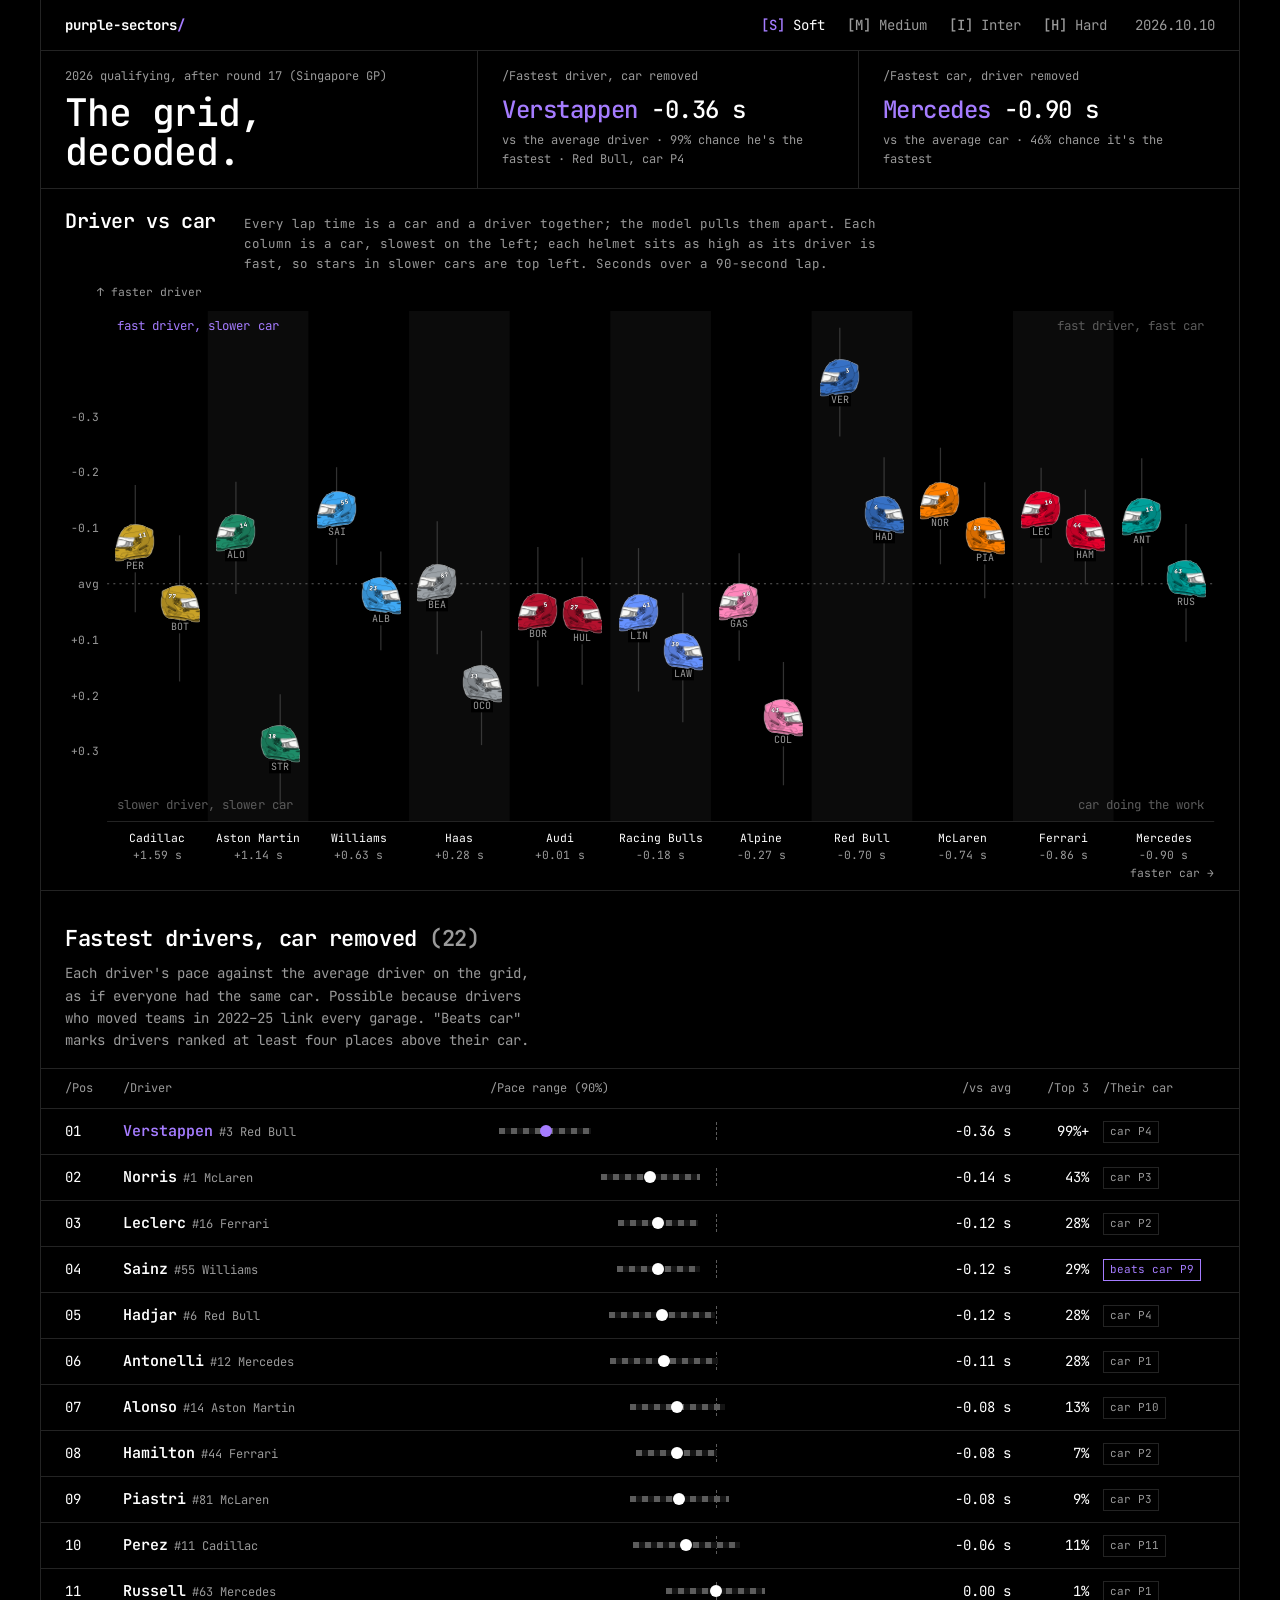
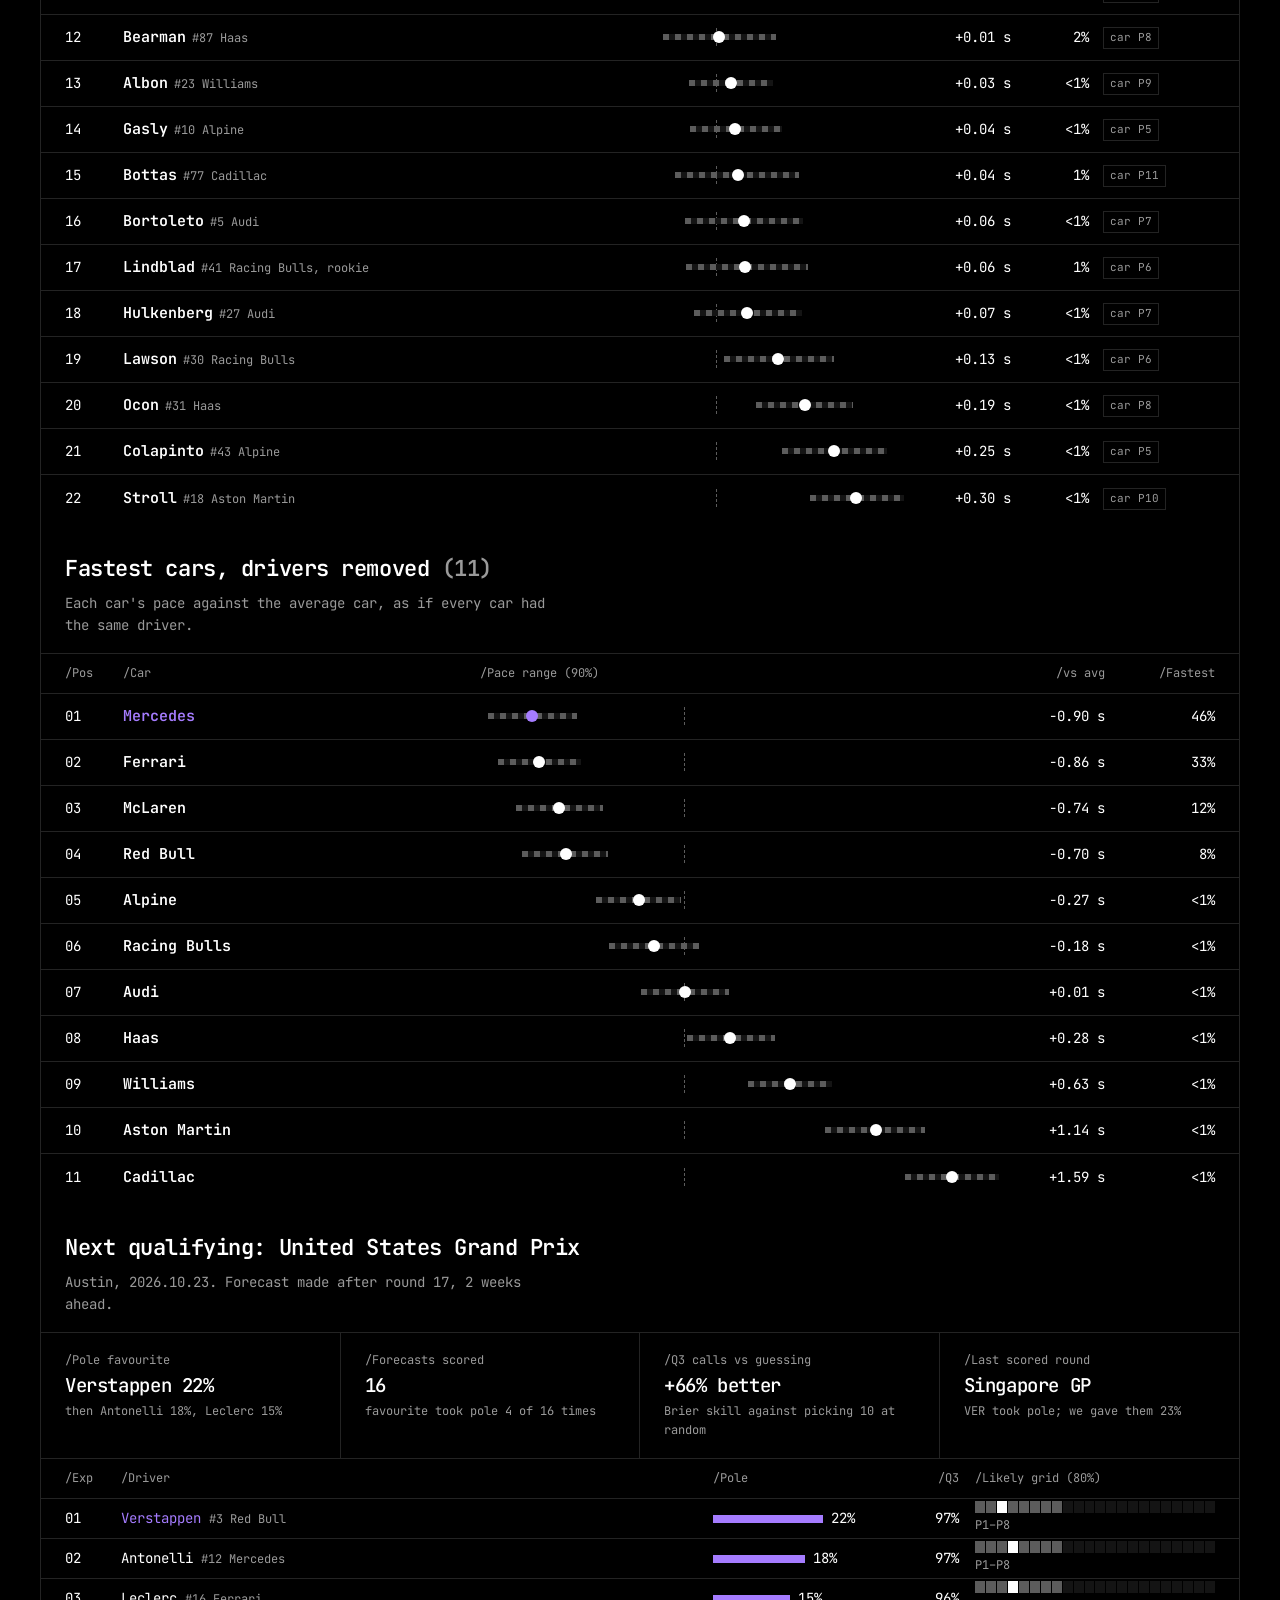
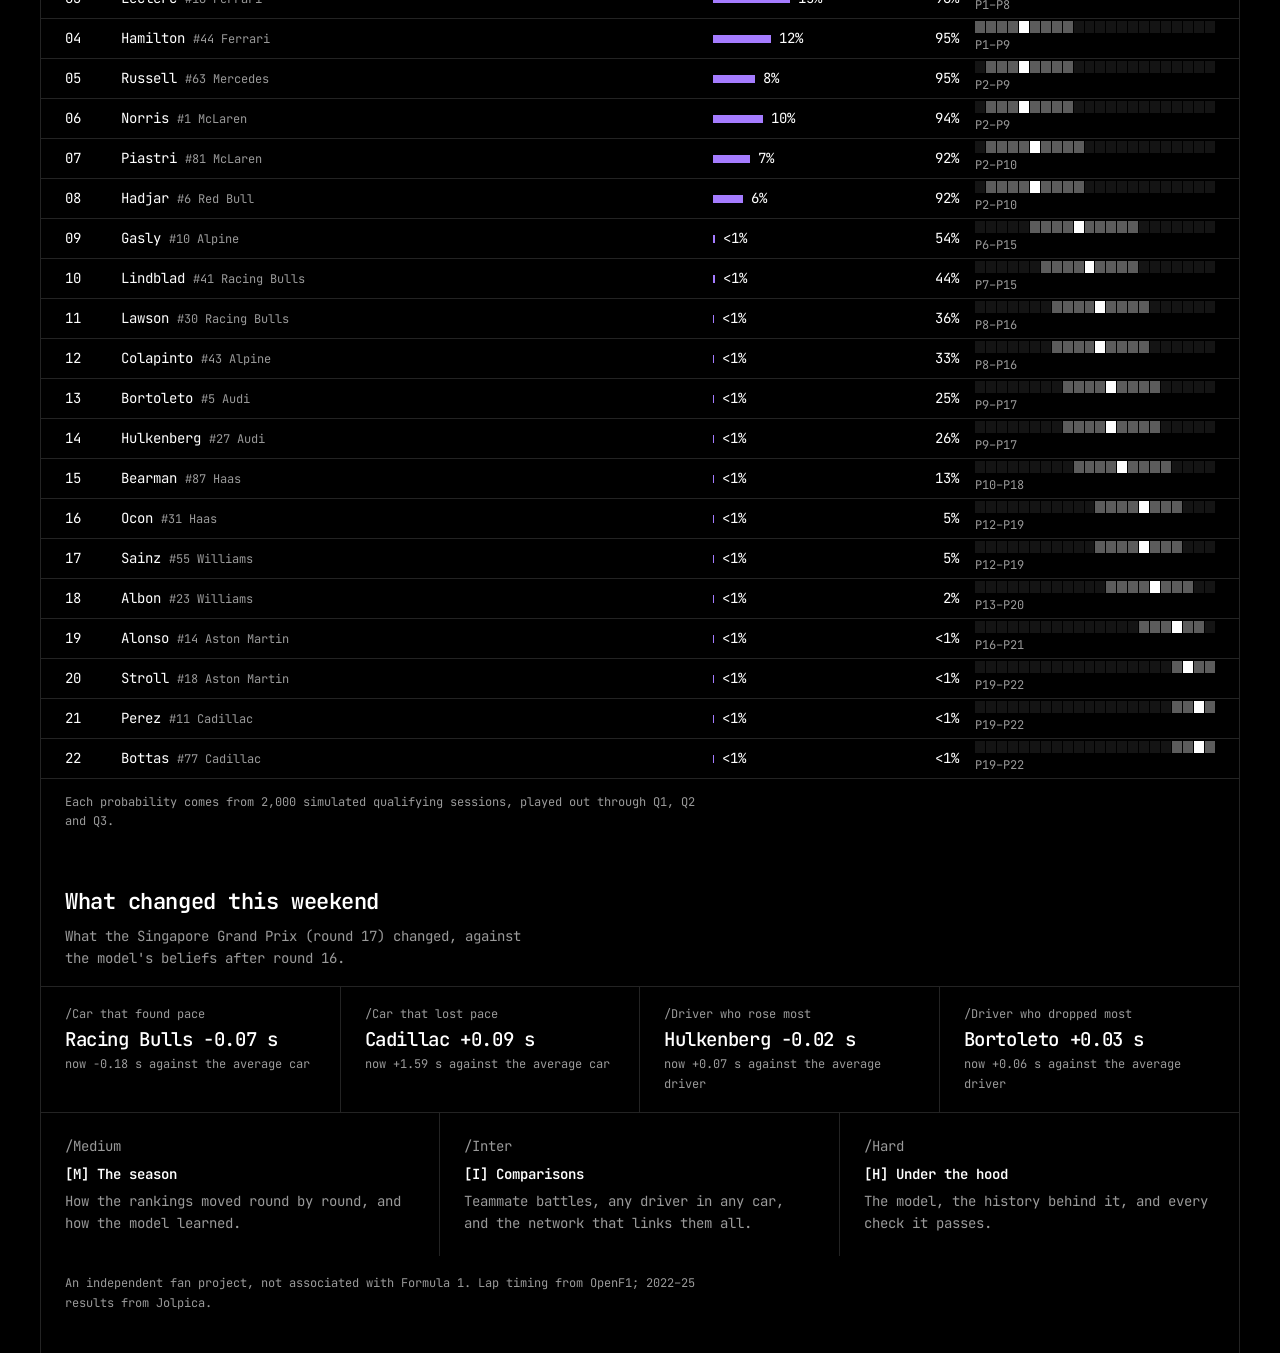
==== site/index.html @ 84ccdd68 "Hide Tsunoda from the site (kept in the model); shared site config" ====
<!doctype html>
<html lang="en">
<head>
<meta charset="utf-8">
<meta name="viewport" content="width=device-width, initial-scale=1">
<meta name="color-scheme" content="dark">
<meta name="theme-color" content="#000000">

<title>purple-sectors / Soft</title>
<meta name="description" content="Formula 1 qualifying 2026, decoded: the fastest drivers with the car removed, and the fastest cars with the driver removed.">
<link rel="icon" href="favicon.svg" type="image/svg+xml">
<link rel="icon" href="favicon-32.png" sizes="32x32" type="image/png">
<link rel="apple-touch-icon" href="apple-touch-icon.png">
<link rel="preconnect" href="https://fonts.googleapis.com">
<link rel="preconnect" href="https://fonts.gstatic.com" crossorigin>
<link href="https://fonts.googleapis.com/css2?family=JetBrains+Mono:wght@300..800&display=swap" rel="stylesheet">
<style>

:root{
  color-scheme: dark;                              /* always dark, whatever the computer's setting */
  --bg:#000000; --ink:#FFFFFF; --ink-2:#9A9A9A; --ink-3:#5C5C5C; --rule:#232323; --fill:#141414;
  --accent:#A57CFF;
}
*{box-sizing:border-box;margin:0}
body{background:var(--bg);color:var(--ink);font-family:"JetBrains Mono",ui-monospace,SFMono-Regular,Menlo,monospace;
  font-size:14px;line-height:1.6;-webkit-font-smoothing:antialiased;font-variant-numeric:tabular-nums}
a{color:inherit;text-decoration:none}
:focus-visible{outline:2px solid var(--accent);outline-offset:2px}
.page{max-width:1200px;margin:0 auto;border-left:1px solid var(--rule);border-right:1px solid var(--rule)}
.cell{border-bottom:1px solid var(--rule);padding:22px 24px}
.slash{color:var(--ink-2)}
.slash::before{content:"/"}
.count{color:var(--ink-2)}

/* nav */
nav{display:flex;flex-wrap:wrap;gap:8px 28px;align-items:center;padding:14px 24px;border-bottom:1px solid var(--rule)}
.home{font-weight:700;margin-right:auto}
.home::after{content:"/";color:var(--accent)}
.keys{display:flex;gap:22px;list-style:none;padding:0}
.keys a{color:var(--ink-2)} .keys a:hover{color:var(--ink)}
.keys a[aria-current="page"]{color:var(--ink)}
.keys b{font-weight:500}
.keys a[aria-current="page"] b{color:var(--accent)}
.stamp{color:var(--ink-2)}

/* stats */
.stats{display:grid;grid-template-columns:repeat(4,1fr);border-bottom:1px solid var(--rule)}
.stats > div{padding:18px 24px;border-right:1px solid var(--rule)}
.stats > div:last-child{border-right:0}
.stats .k{color:var(--ink-2);font-size:12px}
.stats .v{font-size:26px;font-weight:500;letter-spacing:-.02em;margin-top:4px}
.changes .stats .v{font-size:19px;line-height:1.25}
.changes .stats .s{color:var(--ink-2);font-size:12px;margin-top:4px}
.changes .dn{color:var(--accent)}
.next .thead,.next .trow{grid-template-columns:40px minmax(0,1fr) 170px 60px 240px}
.next .trow{min-height:40px}
/* router */
.router{display:grid;grid-template-columns:repeat(3,1fr)}
.router > a,.router > div{padding:22px 24px;border-right:1px solid var(--rule);display:block}
.router > :last-child{border-right:0}
.router a:hover{background:var(--fill)}
.router .t{font-weight:600;margin:6px 0 4px}
.router p{color:var(--ink-2)}
.fine{padding:18px 24px 40px;color:var(--ink-2);font-size:12px;max-width:100ch}


.pbar{display:flex;align-items:center;gap:8px}.pbar i{display:block;height:8px;background:var(--accent);min-width:1px}
.strip{display:grid;grid-template-columns:repeat(var(--n),1fr);gap:1px;height:12px}
.strip b{background:var(--fill)} .strip b.in{background:var(--ink-3)} .strip b.md{background:var(--ink)}
.next .trow.fav .nm2{color:var(--accent)}
.next .stats .v{font-size:19px;line-height:1.25}.next .stats .s{color:var(--ink-2);font-size:12px;margin-top:4px}
@media (max-width:860px){.next .thead,.next .trow{grid-template-columns:28px minmax(0,1fr) 92px 48px}.next .hide{display:none}}

/* section heads */
.head{display:flex;justify-content:space-between;align-items:baseline;gap:20px;padding:30px 24px 16px;border-bottom:1px solid var(--rule)}
.head h2{font-size:22px;font-weight:600;letter-spacing:-.02em}
.head p{color:var(--ink-2);max-width:60ch;margin-top:6px}

/* tables */
.thead,.trow{display:grid;align-items:center;gap:16px;padding:0 24px}
.thead{color:var(--ink-2);font-size:12px;padding-top:10px;padding-bottom:10px;border-bottom:1px solid var(--rule)}
.trow{min-height:52px;border-bottom:1px solid var(--rule)}
.trow:hover{background:var(--fill)}
.cars .thead,.cars .trow{grid-template-columns:40px 170px 1fr 110px 90px}
.r{text-align:right}
.rng{position:relative;height:20px}
.rng .ax{position:absolute;left:0;right:0;top:9px;height:1px;background:var(--rule)}
.rng .z{position:absolute;top:0;bottom:0;width:1px;background:var(--ink-3)}
.rng .ci{position:absolute;top:6px;height:8px;background:var(--ink-3)}
.rng .m{position:absolute;top:3px;width:2px;height:14px;margin-left:-1px;background:var(--ink)}
.trow.best .rng .m,.trow.best .rng .ci{background:var(--accent)}
.trow.best .pace{color:var(--accent)}
.axl{display:flex;justify-content:space-between;color:var(--ink-3);font-size:11px}


/* shared header badge */
.badge{display:inline-block;border:1px solid var(--rule);padding:1px 7px;font-size:12px;color:var(--ink-2)}
.badge.pass{border-color:var(--accent);color:var(--accent)}
/* compact hero: title and the two headline numbers in one band, so the chart fits the first screen */
.hero2{display:grid;grid-template-columns:minmax(0,1.15fr) minmax(0,1fr) minmax(0,1fr);border-bottom:1px solid var(--rule)}
.hero2 > div{padding:16px 24px;border-right:1px solid var(--rule);min-width:0}.hero2 > div:last-child{border-right:0}
.hero2 .hello{color:var(--ink-2);font-size:12px;margin-bottom:6px}
.hero2 h1{font-weight:500;font-size:clamp(26px,3vw,38px);line-height:1.05;letter-spacing:-.03em}
.hero2 .k{color:var(--ink-2);font-size:12px}
.hero2 .v{font-size:clamp(18px,1.9vw,24px);font-weight:500;letter-spacing:-.02em;margin-top:4px;white-space:nowrap}
.hero2 .v b{color:var(--accent);font-weight:500}
.hero2 .s{color:var(--ink-2);font-size:12px;margin-top:2px}
@media (max-width:860px){.hero2{grid-template-columns:1fr}.hero2 > div{border-right:0;border-bottom:1px solid var(--rule)}}
/* hero */
.hero{display:grid;grid-template-columns:1.15fr 1fr;border-bottom:1px solid var(--rule)}
.hero .copy{padding:40px 24px 30px;border-right:1px solid var(--rule)}
.hello{color:var(--ink-2);margin-bottom:18px}
h1{font-weight:500;font-size:clamp(30px,4.2vw,52px);line-height:1.05;letter-spacing:-.03em}
.lede{margin-top:20px;max-width:54ch}
.heads{display:grid;grid-template-rows:1fr 1fr}
.heads > div{padding:22px 24px;border-bottom:1px solid var(--rule)}
.heads > div:last-child{border-bottom:0}
.heads .k{color:var(--ink-2);font-size:12px}
.heads .v{font-size:30px;font-weight:500;letter-spacing:-.02em;margin-top:6px}
.heads .v b{color:var(--accent);font-weight:500}
.heads .s{color:var(--ink-2);font-size:12.5px;margin-top:4px}
/* driver vs car map */
.mapwrap{position:relative;border-bottom:1px solid var(--rule)}
.maphead{display:flex;align-items:baseline;gap:8px 28px;flex-wrap:wrap;padding:16px 24px 6px}
.maphead h2{font-size:20px;font-weight:600;letter-spacing:-.02em;margin:0}
.maphead p{color:var(--ink-2);font-size:12.5px;margin:0;max-width:80ch}
/* the whole chart fits on one screen: as tall as the window allows, between 440 and 620 px */
.mapbox{position:relative;width:100%;height:560px;min-width:900px}
.mapscroll{overflow-x:auto}
.mapbox svg{position:absolute;inset:0;width:100%;height:100%}
.mapbox svg text{font-family:"JetBrains Mono",ui-monospace,monospace;font-size:11px;fill:var(--ink-2)}
.mapbox .q{font-size:12px;fill:var(--ink-3)}
.mapbox .q.gem{fill:var(--accent)}
.mapbox .ax{stroke:var(--rule)} .mapbox .zero{stroke:var(--ink-3);stroke-dasharray:2 4}
.mapbox .wh{stroke:var(--ink-3);stroke-width:1.2;opacity:.55}
.pt{position:absolute;transform:translate(-50%,-50%);display:flex;flex-direction:column;align-items:center;cursor:default;outline:none}
.pt .helm{width:40px}
.pt .lb{font-size:10px;color:var(--ink-2);margin-top:-2px;background:var(--bg);padding:0 2px;line-height:1.2}
.pt:hover .lb,.pt:focus .lb{color:var(--ink)}
.tip{position:absolute;pointer-events:none;background:var(--bg);border:1px solid var(--ink);padding:8px 10px;font-size:12px;line-height:1.45;z-index:5;min-width:210px;display:none}
.tip b{font-weight:600}
.legendrow{display:flex;flex-wrap:wrap;gap:18px;padding:12px 24px;border-top:1px solid var(--rule);font-size:12px;color:var(--ink-2)}
/* rankings */
.rk .thead,.rk .trow{display:grid;grid-template-columns:44px minmax(0,1.5fr) minmax(0,1.8fr) 84px 64px 112px;align-items:center;gap:0 14px;padding:0 24px}
.rk .thead{min-height:40px;border-bottom:1px solid var(--rule);color:var(--ink-2);font-size:12px}
.rk .trow{min-height:46px;border-bottom:1px solid var(--rule)}
.rk .trow:last-child{border-bottom:0}
.rk .r{text-align:right}
.rk .nm{font-weight:600}.rk .sub{color:var(--ink-2);font-weight:400;font-size:12px;margin-left:6px}
.rk .trow.top .nm{color:var(--accent)}
.rng{position:relative;height:18px}
.rng .ax0{position:absolute;top:0;bottom:0;width:0;border-left:1px dashed var(--ink-3)}
.rng .bar{position:absolute;top:6px;height:6px;background:repeating-linear-gradient(90deg,var(--ink-3) 0 6px,var(--fill) 6px 12px)}
.rng .dot{position:absolute;top:3px;width:12px;height:12px;border-radius:50%;background:var(--ink);transform:translateX(-50%)}
.rk .trow.top .rng .dot{background:var(--accent)}
.tag{display:inline-block;font-size:11px;padding:1px 6px;border:1px solid var(--rule);color:var(--ink-2);white-space:nowrap}
.tag.gem{border-color:var(--accent);color:var(--accent)}
.rk .cars .thead,.rk .cars .trow{grid-template-columns:44px minmax(0,1.3fr) minmax(0,2fr) 84px 96px}
.helm{position:relative;width:132px;aspect-ratio:360/336;flex:none;isolation:isolate}
.helm.mirror{transform:scaleX(-1)}
.helm i{position:absolute;inset:0}
.helm .base{background:#FAFAF8;-webkit-mask:var(--h-silh) center/contain no-repeat;mask:var(--h-silh) center/contain no-repeat}
.helm .paint{background:var(--team);-webkit-mask:var(--h-paint) center/contain no-repeat;mask:var(--h-paint) center/contain no-repeat}
.helm .ink{background:var(--h-line) center/contain no-repeat;mix-blend-mode:multiply}
.helm{container-type:inline-size}
.helm .num{position:absolute;left:52%;top:18%;width:32%;height:20%;display:flex;align-items:center;justify-content:center;
  font-weight:800;font-size:15cqw;line-height:1;color:#FFFFFF;-webkit-text-stroke:.07em #17181B;paint-order:stroke fill;
  transform:rotate(-10deg);letter-spacing:-.02em}
.helm.mirror .num{transform:scaleX(-1) rotate(10deg)}
.dots{width:100%;height:auto;display:block}
.nm{font-weight:600;font-size:15px;white-space:nowrap;overflow:hidden;text-overflow:ellipsis}
.sub{color:var(--ink-2);font-size:12px}
.mid{text-align:center}
.tm{color:var(--ink-2);font-size:12px;margin-bottom:8px}
.gbar{position:relative;height:8px;background:var(--fill)}
.gbar .c0{position:absolute;left:50%;top:-5px;bottom:-5px;width:1px;background:var(--ink-3)}
.gbar .f{position:absolute;top:0;bottom:0;background:var(--ink-3)}
.vd{margin-top:9px}
.duel.clear .vd b{color:var(--accent)}
.vd b{font-weight:600}
.vd .sub{display:block}

.next .thead,.next .trow{grid-template-columns:40px minmax(0,1fr) 170px 60px 240px}
.next .trow{min-height:40px}
.pbar{display:flex;align-items:center;gap:8px}.pbar i{display:block;height:8px;background:var(--accent);min-width:1px}
.strip{display:grid;grid-template-columns:repeat(var(--n),1fr);gap:1px;height:12px}
.strip b{background:var(--fill)} .strip b.in{background:var(--ink-3)} .strip b.md{background:var(--ink)}
.next .trow.fav .nm2{color:var(--accent)}
.next .stats .v{font-size:19px;line-height:1.25}.next .stats .s{color:var(--ink-2);font-size:12px;margin-top:4px}

.next .trow{min-height:40px}

@media (max-width:860px){
  .hero{grid-template-columns:1fr}.hero .copy{border-right:0;border-bottom:1px solid var(--rule)}
  .rk .thead,.rk .trow{grid-template-columns:30px minmax(0,1fr) 92px 64px;padding:0 14px}
  .rk .hide{display:none}
  .rk .cars .thead,.rk .cars .trow{grid-template-columns:30px minmax(0,1fr) 92px 70px}
  .next .thead,.next .trow{grid-template-columns:28px minmax(0,1fr) 92px 48px}.next .hide{display:none}
  .router{grid-template-columns:1fr}.router > a,.router > div{border-right:0;border-bottom:1px solid var(--rule)}
  .stats{grid-template-columns:1fr 1fr}.stats > div{min-width:0;border-bottom:1px solid var(--rule)}
}
:root{--h-line:url([data-uri]);--h-silh:url([data-uri]);--h-paint:url([data-uri])}
</style>
</head>
<body>
<div class="page">
<nav aria-label="Pages">
  <a class="home" href="index.html">purple-sectors</a>
  <ul class="keys">
    <li><a href="index.html" aria-current="page"><b>[S]</b> Soft</a></li>
    <li><a href="medium.html"><b>[M]</b> Medium</a></li>
    <li><a href="inter.html"><b>[I]</b> Inter</a></li>
    <li><a href="hard.html"><b>[H]</b> Hard</a></li>
  </ul>
  <span class="stamp" id="stamp"></span>
</nav>

<header class="hero2">
  <div class="t"><p class="hello" id="hello">2026 qualifying</p><h1>The grid, decoded.</h1></div>
  <div class="stat"><div class="k slash">Fastest driver, car removed</div><div class="v" id="h-drv"></div><div class="s" id="h-drv-s"></div></div>
  <div class="stat"><div class="k slash">Fastest car, driver removed</div><div class="v" id="h-car"></div><div class="s" id="h-car-s"></div></div>
</header>

<section class="mapwrap" aria-labelledby="h2-map">
  <div class="maphead"><h2 id="h2-map">Driver vs car</h2>
    <p>Every lap time is a car and a driver together; the model pulls them apart. Each column is a car, slowest on the left; each helmet sits as high as its driver is fast, so stars in slower cars are top left. Seconds over a 90-second lap.</p></div>
<div class="mapscroll"><div class="mapbox" id="map"><svg id="map-svg" viewBox="0 0 1160 600" preserveAspectRatio="none" aria-hidden="true"></svg><div class="tip" id="tip" role="status"></div></div></div>
</section>

<section class="rk" aria-labelledby="h2-drv">
  <div class="head"><div><h2 id="h2-drv">Fastest drivers, car removed <span class="count" id="n-drv"></span></h2>
    <p>Each driver's pace against the average driver on the grid, as if everyone had the same car. Possible because drivers who moved teams in 2022&ndash;25 link every garage. "Beats car" marks drivers ranked at least four places above their car.</p></div></div>
  <div class="thead"><span class="slash">Pos</span><span class="slash">Driver</span><span class="slash hide">Pace range (90%)</span><span class="slash r">vs avg</span><span class="slash r">Top 3</span><span class="slash hide">Their car</span></div>
  <div id="drv-rows"></div>
</section>

<section class="rk" aria-labelledby="h2-car">
  <div class="cars">
  <div class="head"><div><h2 id="h2-car">Fastest cars, drivers removed <span class="count" id="n-car"></span></h2>
    <p>Each car's pace against the average car, as if every car had the same driver.</p></div></div>
  <div class="thead"><span class="slash">Pos</span><span class="slash">Car</span><span class="slash hide">Pace range (90%)</span><span class="slash r">vs avg</span><span class="slash r">Fastest</span></div>
  <div id="car-rows"></div>
  </div>
</section>

<section class="next" id="next" aria-labelledby="h2-next" hidden>
  <div class="head"><div><h2 id="h2-next"></h2><p id="next-sub"></p></div></div>
  <div class="stats" id="next-card"></div>
  <div class="thead"><span class="slash">Exp</span><span class="slash">Driver</span><span class="slash">Pole</span><span class="slash r">Q3</span><span class="slash hide">Likely grid (80%)</span></div>
  <div id="next-rows"></div>
  <p class="fine" style="padding:14px 24px 22px">Each probability comes from 2,000 simulated qualifying sessions, played out through Q1, Q2 and Q3.</p>
</section>

<section class="changes" id="changes" aria-labelledby="h2-changes" hidden>
  <div class="head"><div><h2 id="h2-changes">What changed this weekend</h2><p id="changes-sub"></p></div></div>
  <div class="stats" id="changes-grid"></div>
</section>

<section class="router" aria-label="More">
  <a href="medium.html"><span class="slash">Medium</span><div class="t">[M] The season</div><p>How the rankings moved round by round, and how the model learned.</p></a>
  <a href="inter.html"><span class="slash">Inter</span><div class="t">[I] Comparisons</div><p>Teammate battles, any driver in any car, and the network that links them all.</p></a>
  <a href="hard.html"><span class="slash">Hard</span><div class="t">[H] Under the hood</div><p>The model, the history behind it, and every check it passes.</p></a>
</section>
<p class="fine">An independent fan project, not associated with Formula 1. Lap timing from OpenF1; 2022&ndash;25 results from Jolpica.</p>
</div>

<script src="config.js"></script>
<script>
const TEAM = {"Mercedes":"#00A19B","Red Bull":"#3671C6","Ferrari":"#E8002D","McLaren":"#FF8000","Alpine":"#FF87BC",
  "Racing Bulls":"#6692FF","Audi":"#B5112E","Haas":"#9BA1A6","Williams":"#3FA9F5","Aston Martin":"#1E8C68","Cadillac":"#C9A227"};
const $ = id => document.getElementById(id);
const minus = s => String(s).replace('-', '\u2212');
const sec = (v, d = 2) => minus((v > 0 ? '+' : '') + v.toFixed(d)) + ' s';
const pct = p => p >= 0.995 ? '99%+' : p < 0.005 ? '<1%' : Math.round(p * 100) + '%';
const cap = w => w.charAt(0) + w.slice(1).toLowerCase();
const last = n => cap(n.split(' ').slice(-1)[0]);
const helmet = (d, team, mirror) => `<div class="helm${mirror ? ' mirror' : ''}" style="--team:${TEAM[team] || '#888888'}" aria-hidden="true"><i class="base"></i><i class="paint"></i><i class="ink"></i><b class="num">${d.number}</b></div>`;

function render(D) {
  const drivers = (D.drivers || []).filter(PS.shown), cars = [...D.cars].sort((a, b) => a.med - b.med);
  if (!drivers.length) {                       // data from before v2.0: no cross-team driver ranking yet
    document.querySelectorAll('.mapwrap, .rk:not(:has(.cars))').forEach(el => el.hidden = true);
    $('h-drv').textContent = 'Arriving with the next update';
    $('h-drv-s').textContent = 'The cross-team driver ranking needs the v2.0 model run.';
  }
  const carRank = Object.fromEntries(cars.map((c, i) => [c.team, i + 1]));
  const carMed = Object.fromEntries(cars.map(c => [c.team, c]));
  $('stamp').textContent = D.date;
  $('hello').textContent = `2026 qualifying, after round ${D.round} (${D.event.replace(' Grand Prix', ' GP')})`;
  const d0 = drivers[0], c0 = cars[0];
  if (d0) {
    $('h-drv').innerHTML = `<b>${last(d0.name)}</b> ${sec(d0.skill[1])}`;
    $('h-drv-s').textContent = `vs the average driver \u00b7 ${pct(d0.p_fastest)} chance he's the fastest \u00b7 ${d0.team}, car P${carRank[d0.team]}`;
  }
  $('h-car').innerHTML = `<b>${c0.team}</b> ${sec(c0.med)}`;
  $('h-car-s').textContent = `vs the average car \u00b7 ${pct(c0.p_fast)} chance it's the fastest`;
  if (drivers.length) { window.__MAP = [drivers, cars, carRank]; drawMap(drivers, cars, carRank); }
  // drivers table
  const dl = Math.min(...drivers.map(d => d.skill[0])) - 0.02, dh = Math.max(...drivers.map(d => d.skill[2])) + 0.02;
  const X = v => ((v - dl) / (dh - dl) * 100).toFixed(2) + '%';
  $('n-drv').textContent = `(${drivers.length})`;
  $('drv-rows').innerHTML = drivers.map((d, i) => {
    const cr = carRank[d.team], gem = cr - (i + 1) >= 4;
    return `<div class="trow${i === 0 ? ' top' : ''}" role="group" aria-label="${d.name}: ${sec(d.skill[1])} against the average driver">
      <span>${String(i + 1).padStart(2, '0')}</span>
      <span class="nm">${last(d.name)}<span class="sub">#${d.number} ${d.team}${d.history ? '' : ', rookie'}</span></span>
      <span class="rng hide"><i class="ax0" style="left:${X(0)}"></i><i class="bar" style="left:${X(d.skill[0])};width:calc(${X(d.skill[2])} - ${X(d.skill[0])})"></i><i class="dot" style="left:${X(d.skill[1])}"></i></span>
      <span class="r">${sec(d.skill[1])}</span><span class="r">${pct(d.p_top3)}</span>
      <span class="hide"><span class="tag${gem ? ' gem' : ''}">${gem ? 'beats ' : ''}car P${cr}</span></span></div>`;
  }).join('');
  // cars table
  const cl = Math.min(...cars.map(c => c.lo)) - 0.05, ch = Math.max(...cars.map(c => c.hi)) + 0.05;
  const XC = v => ((v - cl) / (ch - cl) * 100).toFixed(2) + '%';
  $('n-car').textContent = `(${cars.length})`;
  $('car-rows').innerHTML = cars.map((c, i) => `<div class="trow${i === 0 ? ' top' : ''}">
      <span>${String(i + 1).padStart(2, '0')}</span><span class="nm">${c.team}</span>
      <span class="rng hide"><i class="ax0" style="left:${XC(0)}"></i><i class="bar" style="left:${XC(c.lo)};width:calc(${XC(c.hi)} - ${XC(c.lo)})"></i><i class="dot" style="left:${XC(c.med)}"></i></span>
      <span class="r">${sec(c.med)}</span><span class="r">${pct(c.p_fast)}</span></div>`).join('');
}

function drawMap(drivers, cars, carRank) {
  // across: one column per car, slowest left to fastest right; up: driver skill (faster up)
  // the drawing scale follows the box's real shape, so text never stretches when the height changes
  const box = $('map'), svg = $('map-svg');
  // fill exactly what is left of the first screen (between 380 and 660 px), so the whole chart is visible on arrival
  const top = box.getBoundingClientRect().top + window.scrollY;
  box.style.height = Math.max(380, Math.min(660, window.innerHeight - top - 10)) + 'px';
  const W = 1160, H = Math.round(W * box.clientHeight / Math.max(1, box.clientWidth)), L = 64, R = 1136, T = 30, B = H - 66;
  svg.setAttribute('viewBox', `0 0 ${W} ${H}`);
  const order = [...cars].reverse(), C = order.length, col = (R - L) / C;
  const colX = Object.fromEntries(order.map((c, i) => [c.team, L + (i + 0.5) * col]));
  const y0 = Math.max(...drivers.map(d => d.skill[2])) + 0.03, y1 = Math.min(...drivers.map(d => d.skill[0])) - 0.03;
  const Y = v => B - (v - y0) / (y1 - y0) * (B - T);
  let g = order.map((c, i) => `<rect x="${L + i * col}" y="${T}" width="${col}" height="${B - T}" fill="${i % 2 ? 'var(--fill)' : 'transparent'}" opacity=".55"/>`).join('');
  g += `<line class="ax" x1="${L}" y1="${B}" x2="${R}" y2="${B}"/><line class="zero" x1="${L}" y1="${Y(0)}" x2="${R}" y2="${Y(0)}"/>
    <text class="q gem" x="${L + 10}" y="${T + 18}">fast driver, slower car</text><text class="q" x="${R - 10}" y="${T + 18}" text-anchor="end">fast driver, fast car</text>
    <text class="q" x="${L + 10}" y="${B - 12}">slower driver, slower car</text><text class="q" x="${R - 10}" y="${B - 12}" text-anchor="end">car doing the work</text>
    <text x="${L - 10}" y="${T - 14}" text-anchor="start">\u2191 faster driver</text><text x="${R}" y="${B + 54}" text-anchor="end">faster car \u2192</text>`;
  order.forEach(c => g += `<text x="${colX[c.team]}" y="${B + 20}" text-anchor="middle" style="fill:var(--ink)">${c.team}</text>
    <text x="${colX[c.team]}" y="${B + 36}" text-anchor="middle">${sec(c.med)}</text>`);
  [-0.3, -0.2, -0.1, 0, 0.1, 0.2, 0.3].forEach(v => { if (v <= y0 && v >= y1) g += `<text x="${L - 8}" y="${Y(v) + 4}" text-anchor="end">${v === 0 ? 'avg' : minus((v > 0 ? '+' : '') + v.toFixed(1))}</text>`; });
  // drivers of the same car share its column, spread evenly (two usually, three when a substitute raced)
  const per = {}; drivers.forEach(d => (per[d.team] = per[d.team] || []).push(d));
  const pts = drivers.map(d => {
    const mates = per[d.team], i = mates.indexOf(d), n = mates.length, step = col * (n > 2 ? 0.3 : 0.44);
    const dx = (i - (n - 1) / 2) * step;
    return { d, x: colX[d.team] + dx, y: Y(d.skill[1]), yl: Y(d.skill[0]), yh: Y(d.skill[2]), left: dx < 0 };
  });
  pts.forEach(p => g += `<line class="wh" x1="${p.x}" x2="${p.x}" y1="${p.yl}" y2="${p.yh}"/>`);
  svg.innerHTML = g;
  box.querySelectorAll('.pt').forEach(n => n.remove());
  pts.forEach(p => {
    const el = document.createElement('div'); el.className = 'pt'; el.tabIndex = 0;
    el.style.left = (p.x / W * 100) + '%'; el.style.top = (p.y / H * 100) + '%';
    el.innerHTML = helmet(p.d, p.d.team, !p.left) + `<span class="lb">${p.d.code}</span>`;
    el.setAttribute('aria-label', `${p.d.name}, ${p.d.team}: driver ${sec(p.d.skill[1])}, car ${sec(cars.find(c => c.team === p.d.team).med)}`);
    const rank = drivers.indexOf(p.d) + 1, show = () => {
      const t = $('tip'), c = cars.find(c => c.team === p.d.team); t.style.display = 'block';
      t.innerHTML = `<b>${p.d.name}</b> #${p.d.number}<br>Driver: <b>P${rank}</b> of ${drivers.length}, ${sec(p.d.skill[1])} vs average<br>Car: ${p.d.team}, <b>P${carRank[p.d.team]}</b> of ${cars.length}, ${sec(c.med)}`;
      const bx = box.getBoundingClientRect(), r = el.getBoundingClientRect();
      t.style.left = Math.max(0, Math.min(bx.width - 240, r.left - bx.left + 30)) + 'px'; t.style.top = Math.max(0, r.top - bx.top - 12) + 'px';
    };
    el.addEventListener('mouseenter', show); el.addEventListener('focus', show);
    el.addEventListener('mouseleave', () => $('tip').style.display = 'none'); el.addEventListener('blur', () => $('tip').style.display = 'none');
    box.appendChild(el);
  });
}

// "What changed this weekend": the latest round against the one before, for drivers and cars
function changes() {
  return fetch('data/snapshots/index.json', { cache: 'no-cache' }).then(r => r.json()).then(idx => {
    const r = idx.rounds; if (r.length < 2) return;
    return Promise.all([r[r.length - 2], r[r.length - 1]].map(x => fetch('data/snapshots/' + x.file, { cache: 'no-cache' }).then(y => y.json())));
  }).then(pair => {
    if (!pair) return;
    const [prev, now] = pair, m = q => q[10];
    const cm = now.cars.map(c => { const p = prev.cars.find(x => x.team === c.team); return p && { team: c.team, d: m(c.pace) - m(p.pace), now: m(c.pace) }; }).filter(Boolean);
    const dm = now.drivers.filter(PS.shown).map(c => { const p = prev.drivers.find(x => x.code === c.code); return p && { c, d: m(c.skill) - m(p.skill) }; }).filter(Boolean);
    const gain = cm.reduce((a, b) => b.d < a.d ? b : a), drop = cm.reduce((a, b) => b.d > a.d ? b : a);
    const up = dm.reduce((a, b) => b.d < a.d ? b : a), down = dm.reduce((a, b) => b.d > a.d ? b : a);
    const cell = (k, v, s) => `<div><div class="k slash">${k}</div><div class="v">${v}</div><div class="s">${s}</div></div>`;
    $('changes-sub').textContent = `What the ${now.name} (round ${now.round}) changed, against the model's beliefs after round ${prev.round}.`;
    $('changes-grid').innerHTML =
      cell('Car that found pace', gain.d < 0 ? `${gain.team} ${sec(gain.d)}` : 'none', `now ${sec(gain.now)} against the average car`) +
      cell('Car that lost pace', drop.d > 0 ? `${drop.team} ${sec(drop.d)}` : 'none', `now ${sec(drop.now)} against the average car`) +
      cell('Driver who rose most', up.d < 0 ? `${last(up.c.name)} ${sec(up.d)}` : 'none', `now ${sec(m(up.c.skill))} against the average driver`) +
      cell('Driver who dropped most', down.d > 0 ? `${last(down.c.name)} ${sec(down.d)}` : 'none', `now ${sec(m(down.c.skill))} against the average driver`);
    $('changes').hidden = false;
  }).catch(() => {});
}

// Next qualifying: the latest forecast, plus how earlier forecasts scored
function nextUp() {
  const $ = id => document.getElementById(id);
  const pct = p => p >= 0.995 ? '99%+' : p < 0.005 ? '<1%' : Math.round(p * 100) + '%';
  const last = n => { const w = n.split(' ').slice(-1)[0]; return w.charAt(0) + w.slice(1).toLowerCase(); };
  return fetch('data/forecasts/scorecard.json', { cache: 'no-cache' }).then(r => r.json()).then(card => {
    if (!card.latest) return;
    return fetch('data/forecasts/' + card.latest, { cache: 'no-cache' }).then(r => r.json()).then(fc => {
      const done = card.rounds.some(r => r.round === fc.for_round);
      $('h2-next').textContent = done ? `Last forecast: ${fc.name}` : `Next qualifying: ${fc.name}`;
      $('next-sub').textContent = `${fc.location ? fc.location + ', ' : ''}${fc.date.replace(/-/g, '.')}. Forecast made after round ${fc.made_after_round}, ${Math.round(fc.weeks_ahead) === 1 ? 'one week' : Math.round(fc.weeks_ahead) + ' weeks'} ahead.`;
      fc.drivers = fc.drivers.filter(PS.shown);
      const N = fc.drivers.length, fav = fc.drivers.reduce((a, b) => b.p_pole > a.p_pole ? b : a), maxP = Math.max(...fc.drivers.map(d => d.p_pole));
      $('next-rows').innerHTML = fc.drivers.map((d, i) => {
        const cells = Array.from({ length: N }, (_, k) => `<b class="${k + 1 === d.pos_median ? 'md' : k + 1 >= d.pos_lo && k + 1 <= d.pos_hi ? 'in' : ''}"></b>`).join('');
        return `<div class="trow${d === fav ? ' fav' : ''}" role="group" aria-label="${d.name}: pole ${pct(d.p_pole)}, Q3 ${pct(d.p_q3)}, likely P${d.pos_lo} to P${d.pos_hi}">
          <span>${String(i + 1).padStart(2, '0')}</span><span class="nm2">${last(d.name)} <span class="sub">#${d.number} ${d.team}</span></span>
          <span class="pbar"><i style="width:${(d.p_pole / maxP * 110).toFixed(1)}px"></i>${pct(d.p_pole)}</span>
          <span class="r">${pct(d.p_q3)}</span>
          <span class="hide"><span class="strip" style="--n:${N}">${cells}</span><span class="sub">P${d.pos_lo}\u2013P${d.pos_hi}</span></span></div>`;
      }).join('');
      const S = card.summary, lastScored = card.rounds[card.rounds.length - 1];
      const cell = (k, v, sub) => `<div><div class="k slash">${k}</div><div class="v">${v}</div><div class="s">${sub}</div></div>`;
      $('next-card').innerHTML = S ? (
        cell('Pole favourite', `${last(fav.name)} ${pct(fav.p_pole)}`, `then ${fc.drivers.filter(d => d !== fav).sort((a, b) => b.p_pole - a.p_pole).slice(0, 2).map(d => last(d.name) + ' ' + pct(d.p_pole)).join(', ')}`) +
        cell('Forecasts scored', S.forecasts, `favourite took pole ${S.favourite_right} of ${S.forecasts} times`) +
        cell('Q3 calls vs guessing', `${S.q3_skill >= 0 ? '+' : ''}${Math.round(S.q3_skill * 100)}% better`, `Brier skill against picking 10 at random`) +
        cell('Last scored round', `${lastScored.name.replace(' Grand Prix', ' GP')}`, `${lastScored.actual_pole} took pole; we gave them ${pct(lastScored.p_actual_pole)}`)
      ) : cell('Pole favourite', `${last(fav.name)} ${pct(fav.p_pole)}`, 'No forecasts scored yet');
      $('next').hidden = false;
    });
  }).catch(() => {});
}


fetch('data/soft.json', { cache: 'no-cache' })
  .then(r => { if (!r.ok) throw new Error(r.status); return r.json(); })
  .then(d => { render(d); nextUp(); changes(); })
  .catch(() => { $('h-drv').textContent = 'Data is refreshing.'; $('h-car').textContent = 'Check back in a few minutes.'; });
let rsz; window.addEventListener('resize', () => { clearTimeout(rsz); rsz = setTimeout(() => { if (window.__MAP) drawMap(...window.__MAP); }, 150); });
</script>
</body>
</html>
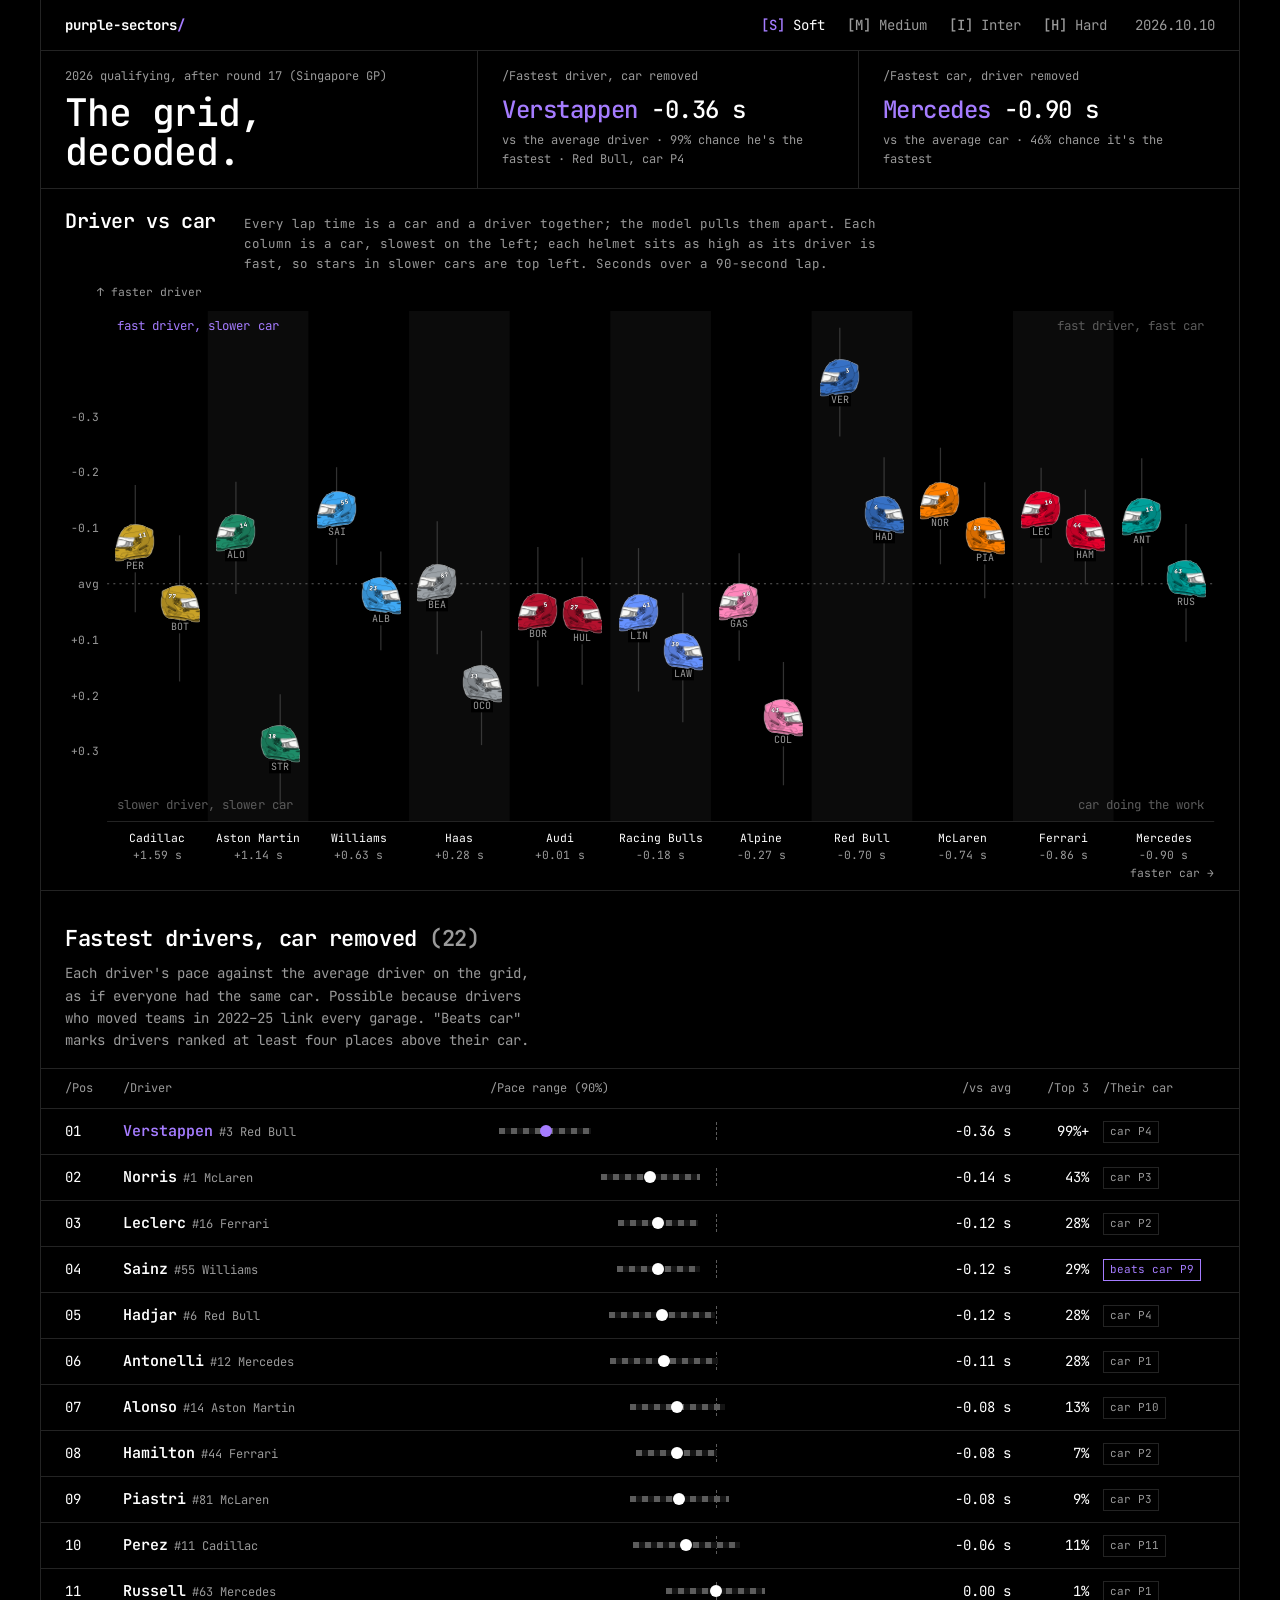
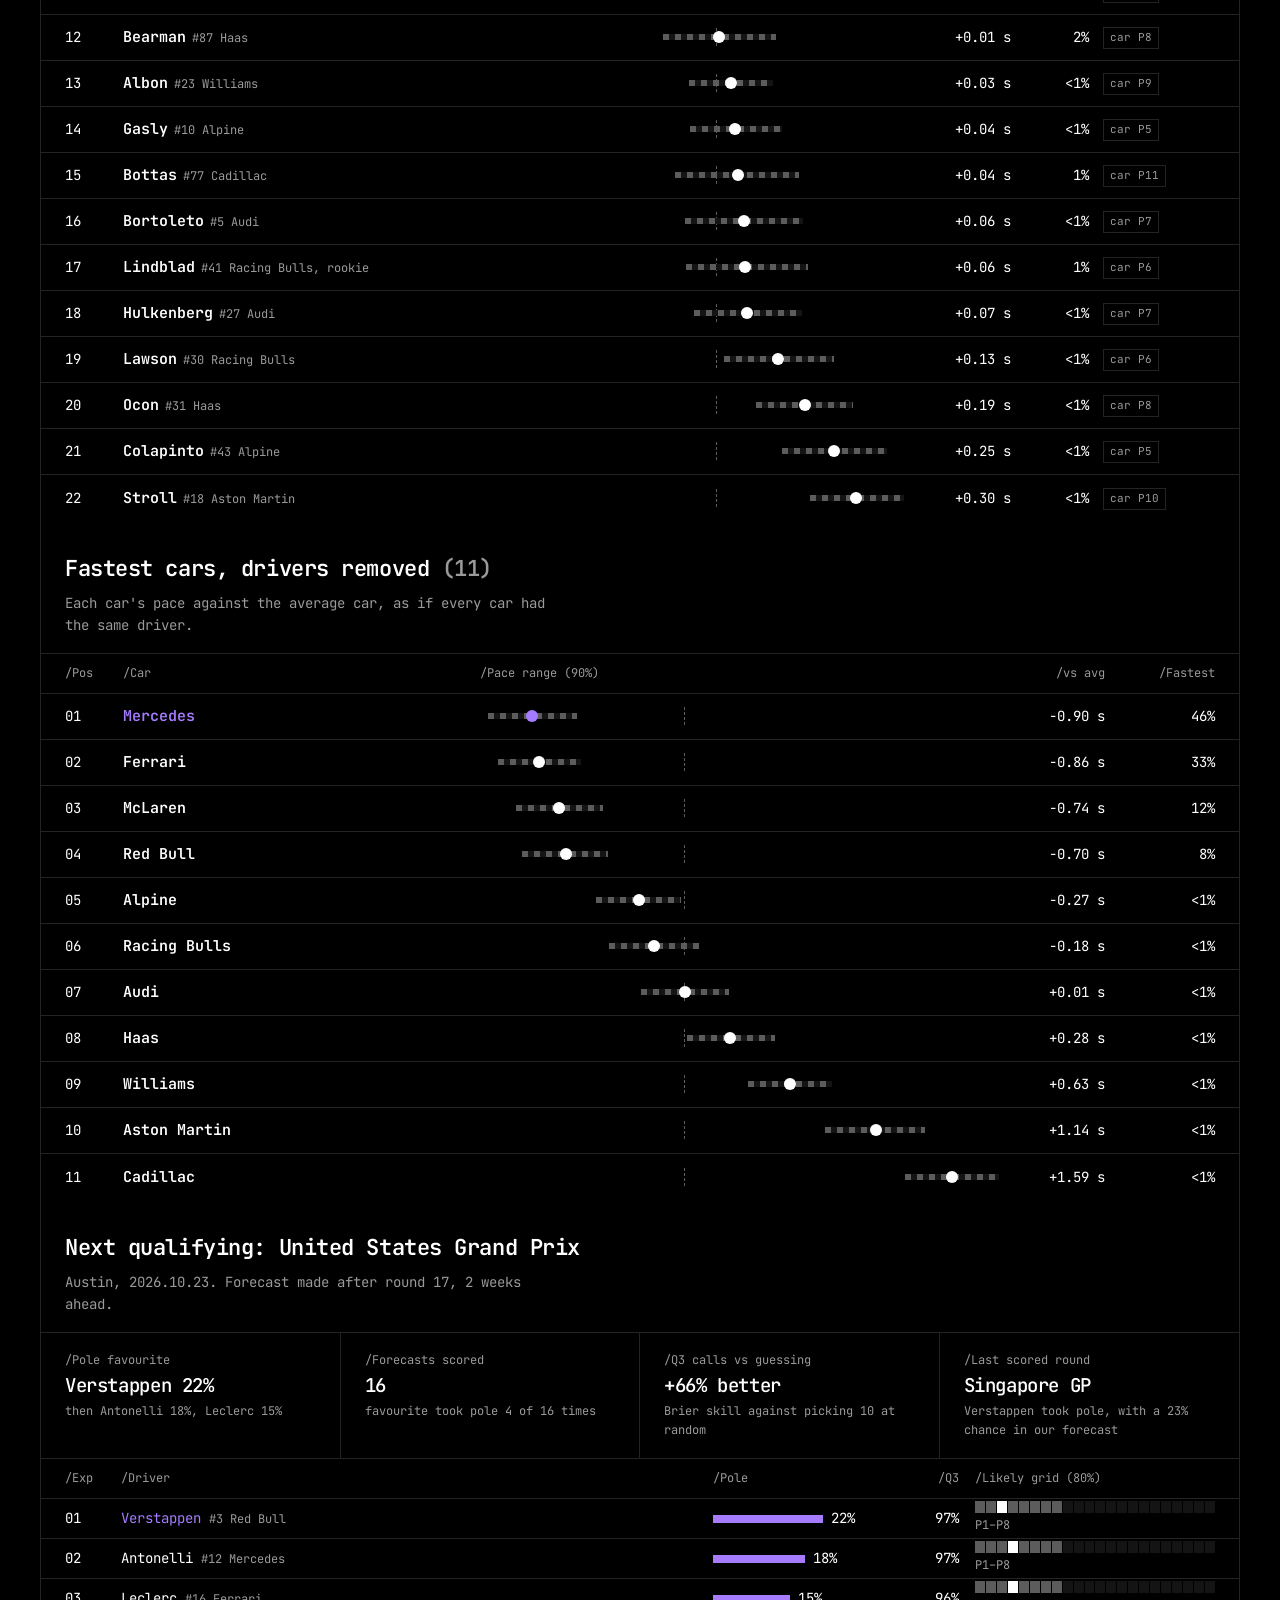
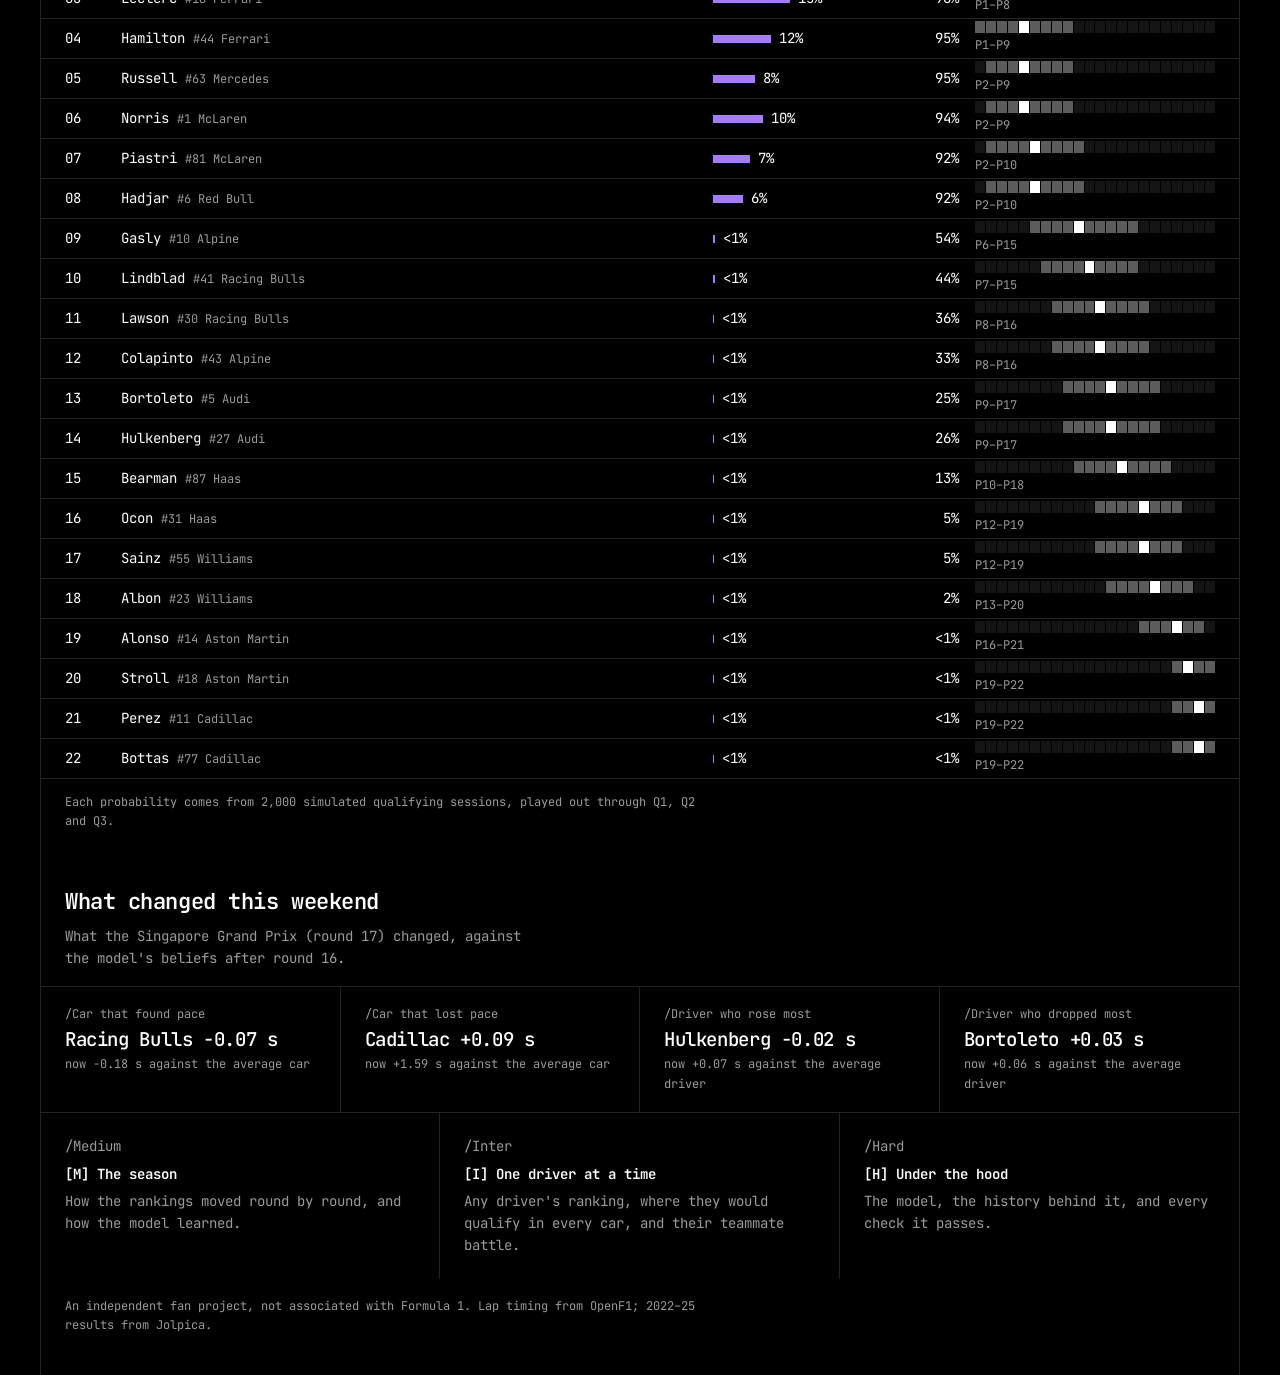
==== commit b7d32319: "Hard: equations in DejaVu Math (MathML, self-hosted font)" ====
--- a/site/index.html
+++ b/site/index.html
@@ -258,7 +258,7 @@
 
 <section class="router" aria-label="More">
   <a href="medium.html"><span class="slash">Medium</span><div class="t">[M] The season</div><p>How the rankings moved round by round, and how the model learned.</p></a>
-  <a href="inter.html"><span class="slash">Inter</span><div class="t">[I] Comparisons</div><p>Teammate battles, any driver in any car, and the network that links them all.</p></a>
+  <a href="inter.html"><span class="slash">Inter</span><div class="t">[I] One driver at a time</div><p>Any driver's ranking, where they would qualify in every car, and their teammate battle.</p></a>
   <a href="hard.html"><span class="slash">Hard</span><div class="t">[H] Under the hood</div><p>The model, the history behind it, and every check it passes.</p></a>
 </section>
 <p class="fine">An independent fan project, not associated with Formula 1. Lap timing from OpenF1; 2022&ndash;25 results from Jolpica.</p>
@@ -416,7 +416,7 @@
         cell('Pole favourite', `${last(fav.name)} ${pct(fav.p_pole)}`, `then ${fc.drivers.filter(d => d !== fav).sort((a, b) => b.p_pole - a.p_pole).slice(0, 2).map(d => last(d.name) + ' ' + pct(d.p_pole)).join(', ')}`) +
         cell('Forecasts scored', S.forecasts, `favourite took pole ${S.favourite_right} of ${S.forecasts} times`) +
         cell('Q3 calls vs guessing', `${S.q3_skill >= 0 ? '+' : ''}${Math.round(S.q3_skill * 100)}% better`, `Brier skill against picking 10 at random`) +
-        cell('Last scored round', `${lastScored.name.replace(' Grand Prix', ' GP')}`, `${lastScored.actual_pole} took pole; we gave them ${pct(lastScored.p_actual_pole)}`)
+        cell('Last scored round', `${lastScored.name.replace(' Grand Prix', ' GP')}`, `${(fc.drivers.find(d => d.code === lastScored.actual_pole) || { name: lastScored.actual_pole }).name.split(' ').slice(-1)[0].replace(/^(.)(.*)$/, (m, a, b) => a + b.toLowerCase())} took pole, with a ${pct(lastScored.p_actual_pole)} chance in our forecast`)
       ) : cell('Pole favourite', `${last(fav.name)} ${pct(fav.p_pole)}`, 'No forecasts scored yet');
       $('next').hidden = false;
     });
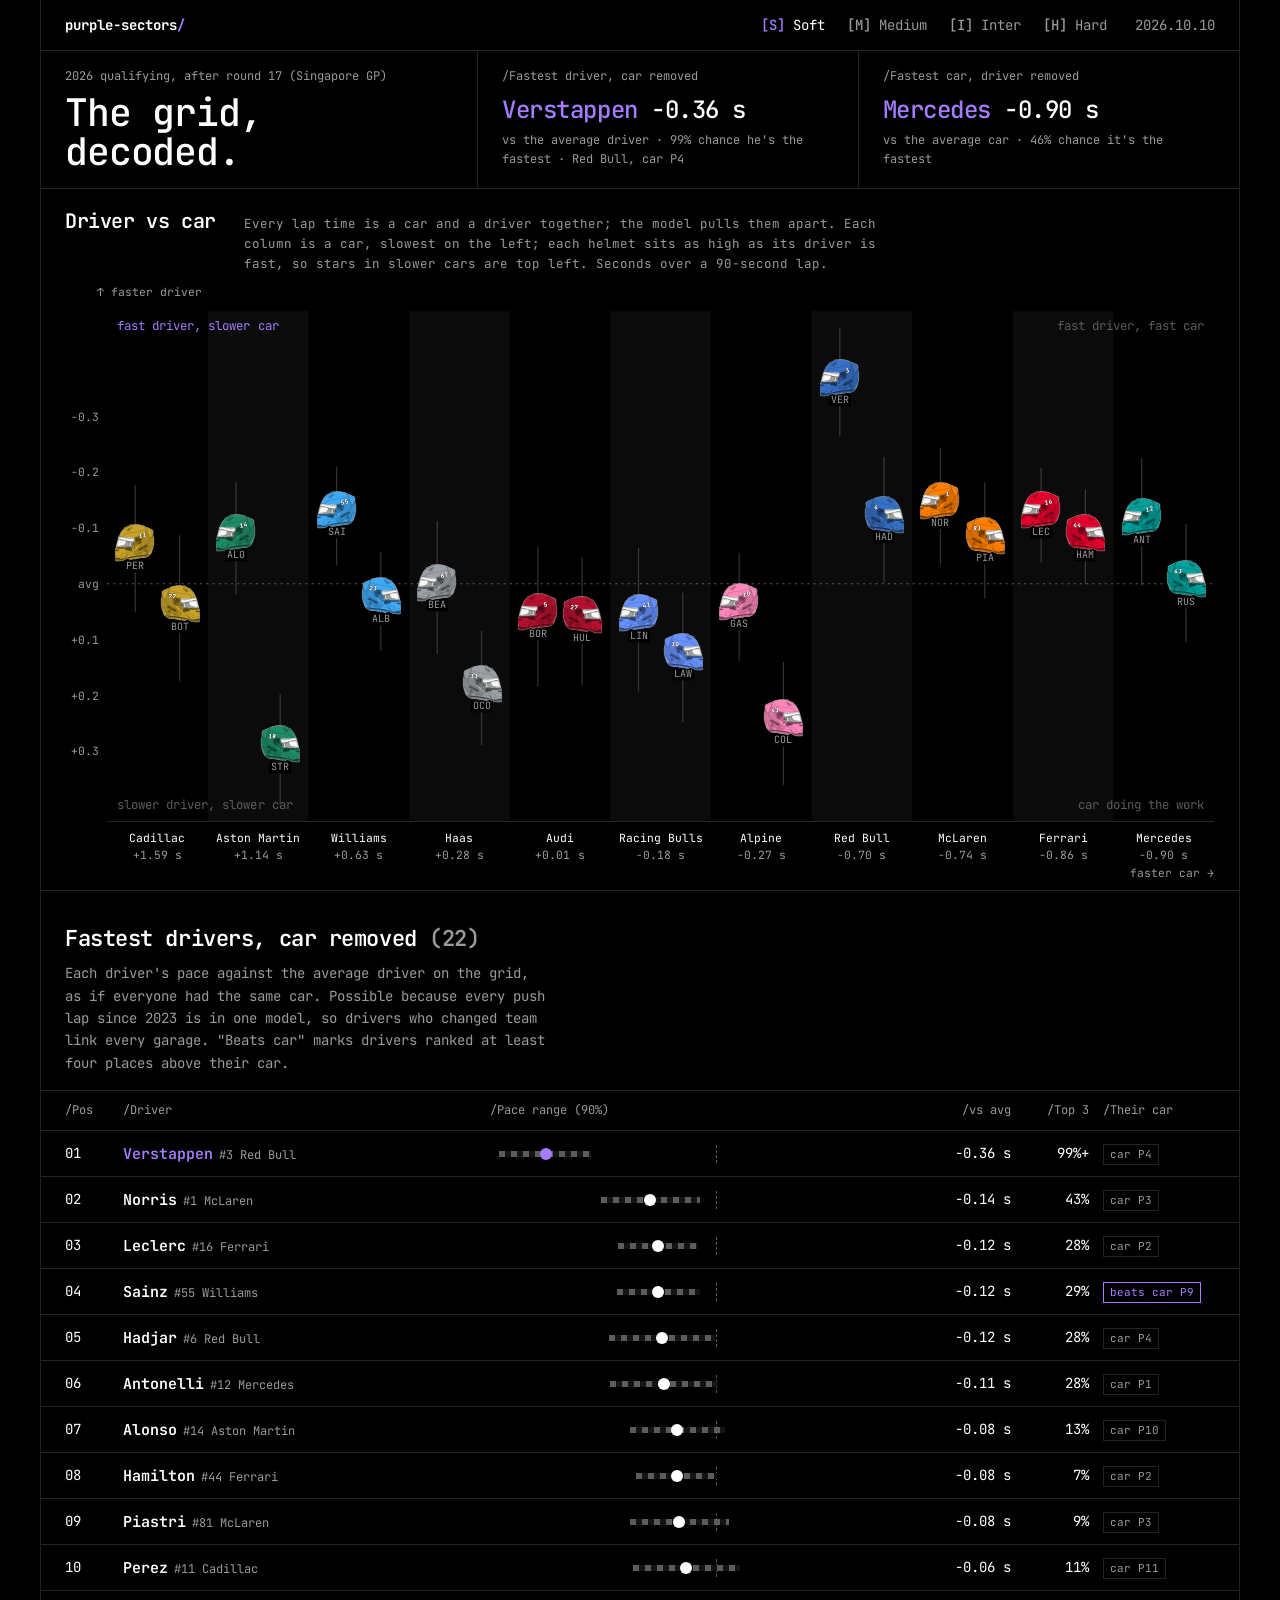
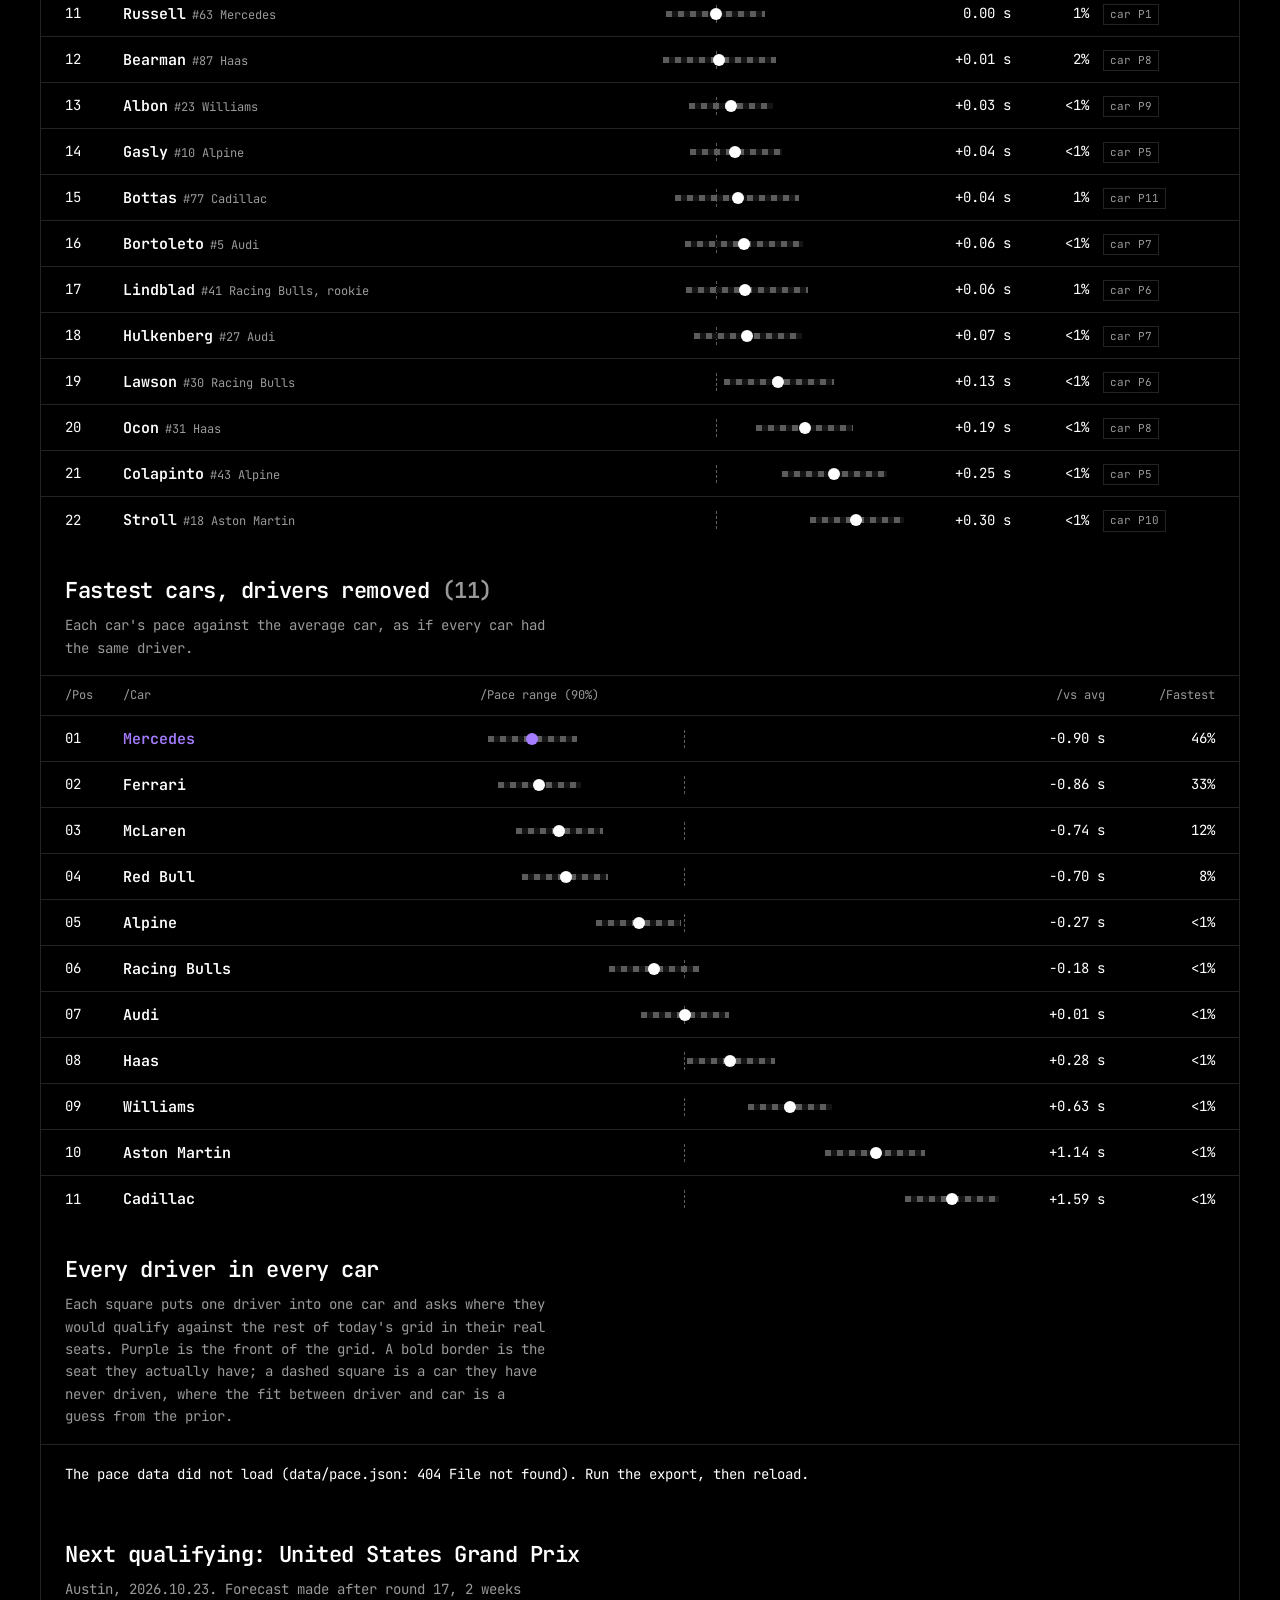
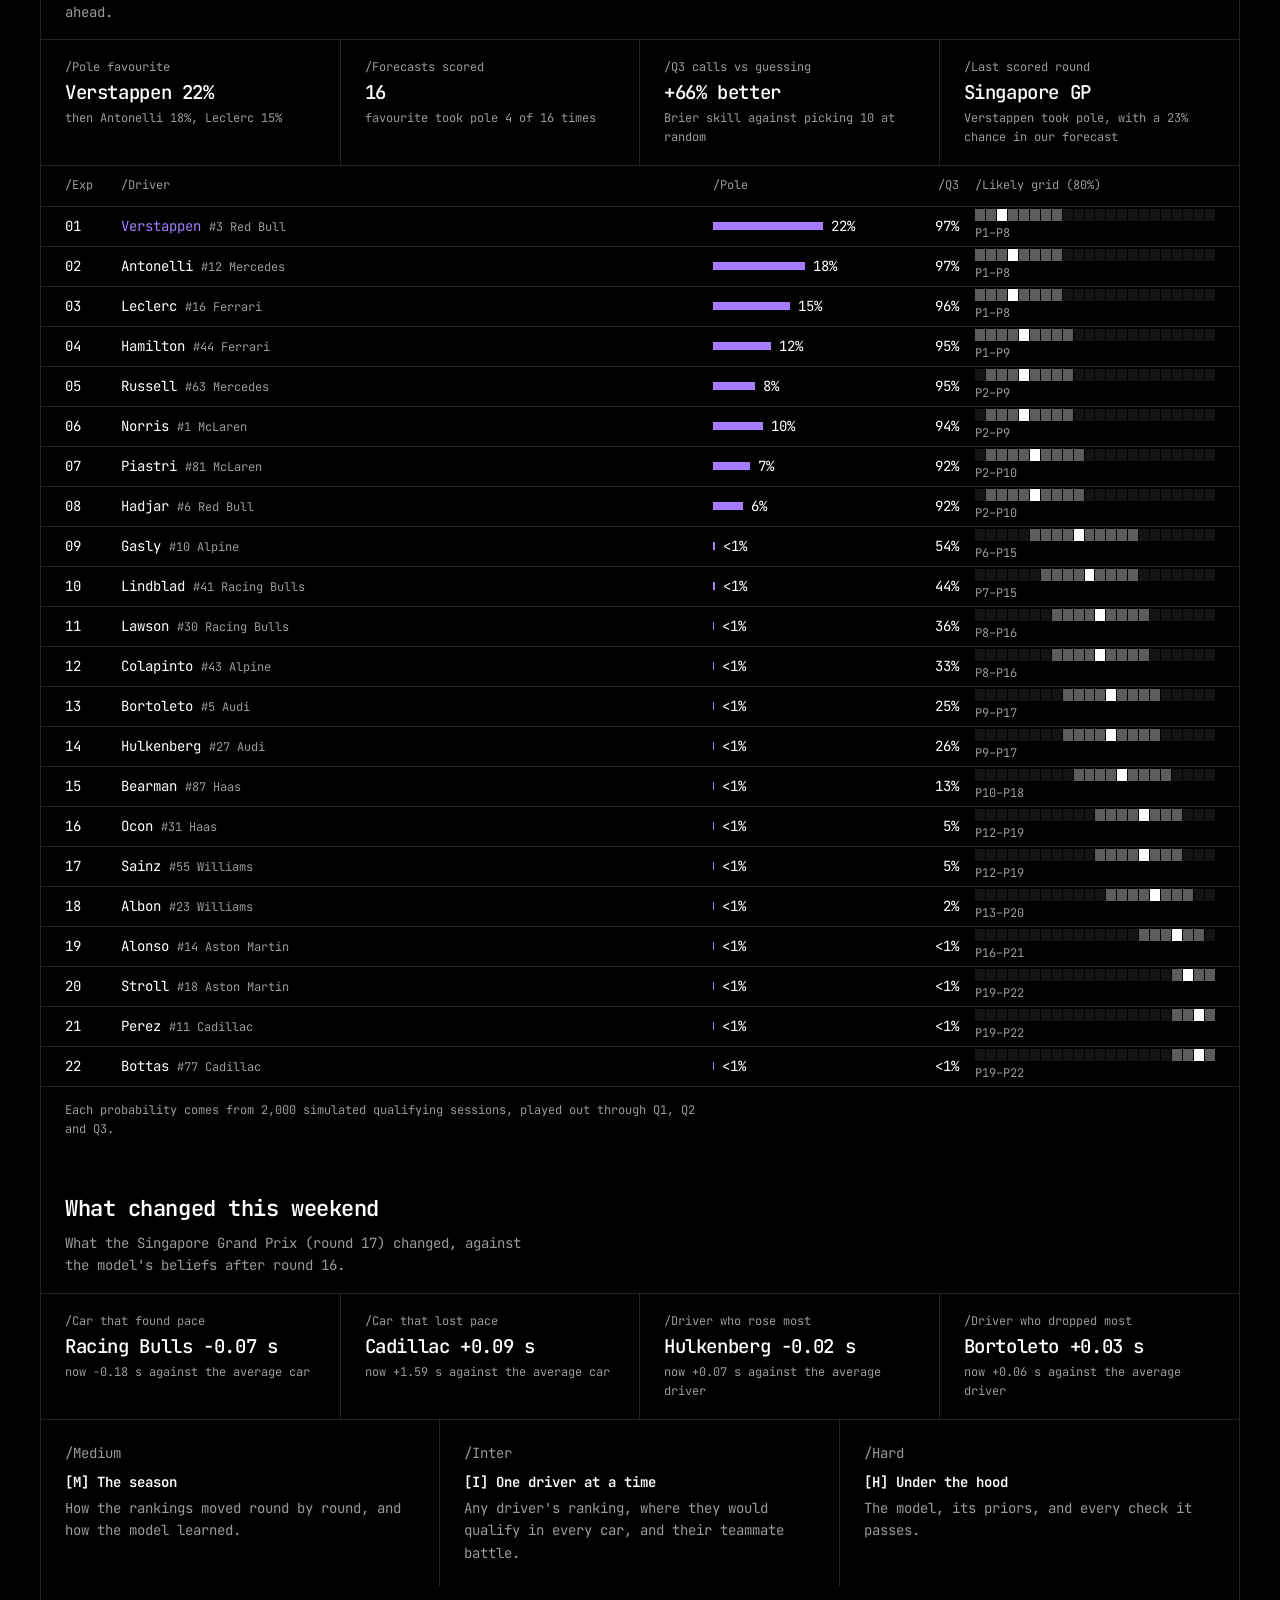
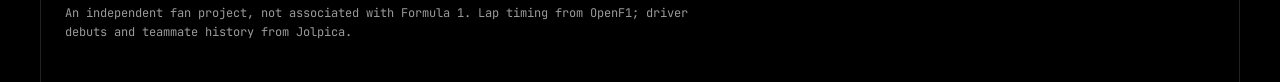
==== commit 56baaecc: "One model: pace = car + driver + fit" ====
--- a/site/index.html
+++ b/site/index.html
@@ -229,7 +229,7 @@
 
 <section class="rk" aria-labelledby="h2-drv">
   <div class="head"><div><h2 id="h2-drv">Fastest drivers, car removed <span class="count" id="n-drv"></span></h2>
-    <p>Each driver's pace against the average driver on the grid, as if everyone had the same car. Possible because drivers who moved teams in 2022&ndash;25 link every garage. "Beats car" marks drivers ranked at least four places above their car.</p></div></div>
+    <p>Each driver's pace against the average driver on the grid, as if everyone had the same car. Possible because every push lap since 2023 is in one model, so drivers who changed team link every garage. "Beats car" marks drivers ranked at least four places above their car.</p></div></div>
   <div class="thead"><span class="slash">Pos</span><span class="slash">Driver</span><span class="slash hide">Pace range (90%)</span><span class="slash r">vs avg</span><span class="slash r">Top 3</span><span class="slash hide">Their car</span></div>
   <div id="drv-rows"></div>
 </section>
@@ -243,6 +243,12 @@
   </div>
 </section>
 
+<section class="rk" aria-labelledby="h2-grid">
+  <div class="head"><div><h2 id="h2-grid">Every driver in every car</h2>
+    <p>Each square puts one driver into one car and asks where they would qualify against the rest of today's grid in their real seats. Purple is the front of the grid. A bold border is the seat they actually have; a dashed square is a car they have never driven, where the fit between driver and car is a guess from the prior.</p></div></div>
+  <div data-pace-grid data-src="data/pace.json" data-no-heading style="padding:18px 24px 22px;--pg-p1:var(--accent);--pg-line:var(--rule);--pg-muted:var(--ink-2)"></div>
+</section>
+
 <section class="next" id="next" aria-labelledby="h2-next" hidden>
   <div class="head"><div><h2 id="h2-next"></h2><p id="next-sub"></p></div></div>
   <div class="stats" id="next-card"></div>
@@ -259,12 +265,13 @@
 <section class="router" aria-label="More">
   <a href="medium.html"><span class="slash">Medium</span><div class="t">[M] The season</div><p>How the rankings moved round by round, and how the model learned.</p></a>
   <a href="inter.html"><span class="slash">Inter</span><div class="t">[I] One driver at a time</div><p>Any driver's ranking, where they would qualify in every car, and their teammate battle.</p></a>
-  <a href="hard.html"><span class="slash">Hard</span><div class="t">[H] Under the hood</div><p>The model, the history behind it, and every check it passes.</p></a>
-</section>
-<p class="fine">An independent fan project, not associated with Formula 1. Lap timing from OpenF1; 2022&ndash;25 results from Jolpica.</p>
+  <a href="hard.html"><span class="slash">Hard</span><div class="t">[H] Under the hood</div><p>The model, its priors, and every check it passes.</p></a>
+</section>
+<p class="fine">An independent fan project, not associated with Formula 1. Lap timing from OpenF1; driver debuts and teammate history from Jolpica.</p>
 </div>
 
 <script src="config.js"></script>
+<script src="pace-grid.js" defer></script>
 <script>
 const TEAM = {"Mercedes":"#00A19B","Red Bull":"#3671C6","Ferrari":"#E8002D","McLaren":"#FF8000","Alpine":"#FF87BC",
   "Racing Bulls":"#6692FF","Audi":"#B5112E","Haas":"#9BA1A6","Williams":"#3FA9F5","Aston Martin":"#1E8C68","Cadillac":"#C9A227"};
@@ -278,10 +285,10 @@
 
 function render(D) {
   const drivers = (D.drivers || []).filter(PS.shown), cars = [...D.cars].sort((a, b) => a.med - b.med);
-  if (!drivers.length) {                       // data from before v2.0: no cross-team driver ranking yet
+  if (!drivers.length) {                       // data from before the pace model: no cross-team driver ranking yet
     document.querySelectorAll('.mapwrap, .rk:not(:has(.cars))').forEach(el => el.hidden = true);
     $('h-drv').textContent = 'Arriving with the next update';
-    $('h-drv-s').textContent = 'The cross-team driver ranking needs the v2.0 model run.';
+    $('h-drv-s').textContent = 'The driver ranking arrives with the next model update.';
   }
   const carRank = Object.fromEntries(cars.map((c, i) => [c.team, i + 1]));
   const carMed = Object.fromEntries(cars.map(c => [c.team, c]));
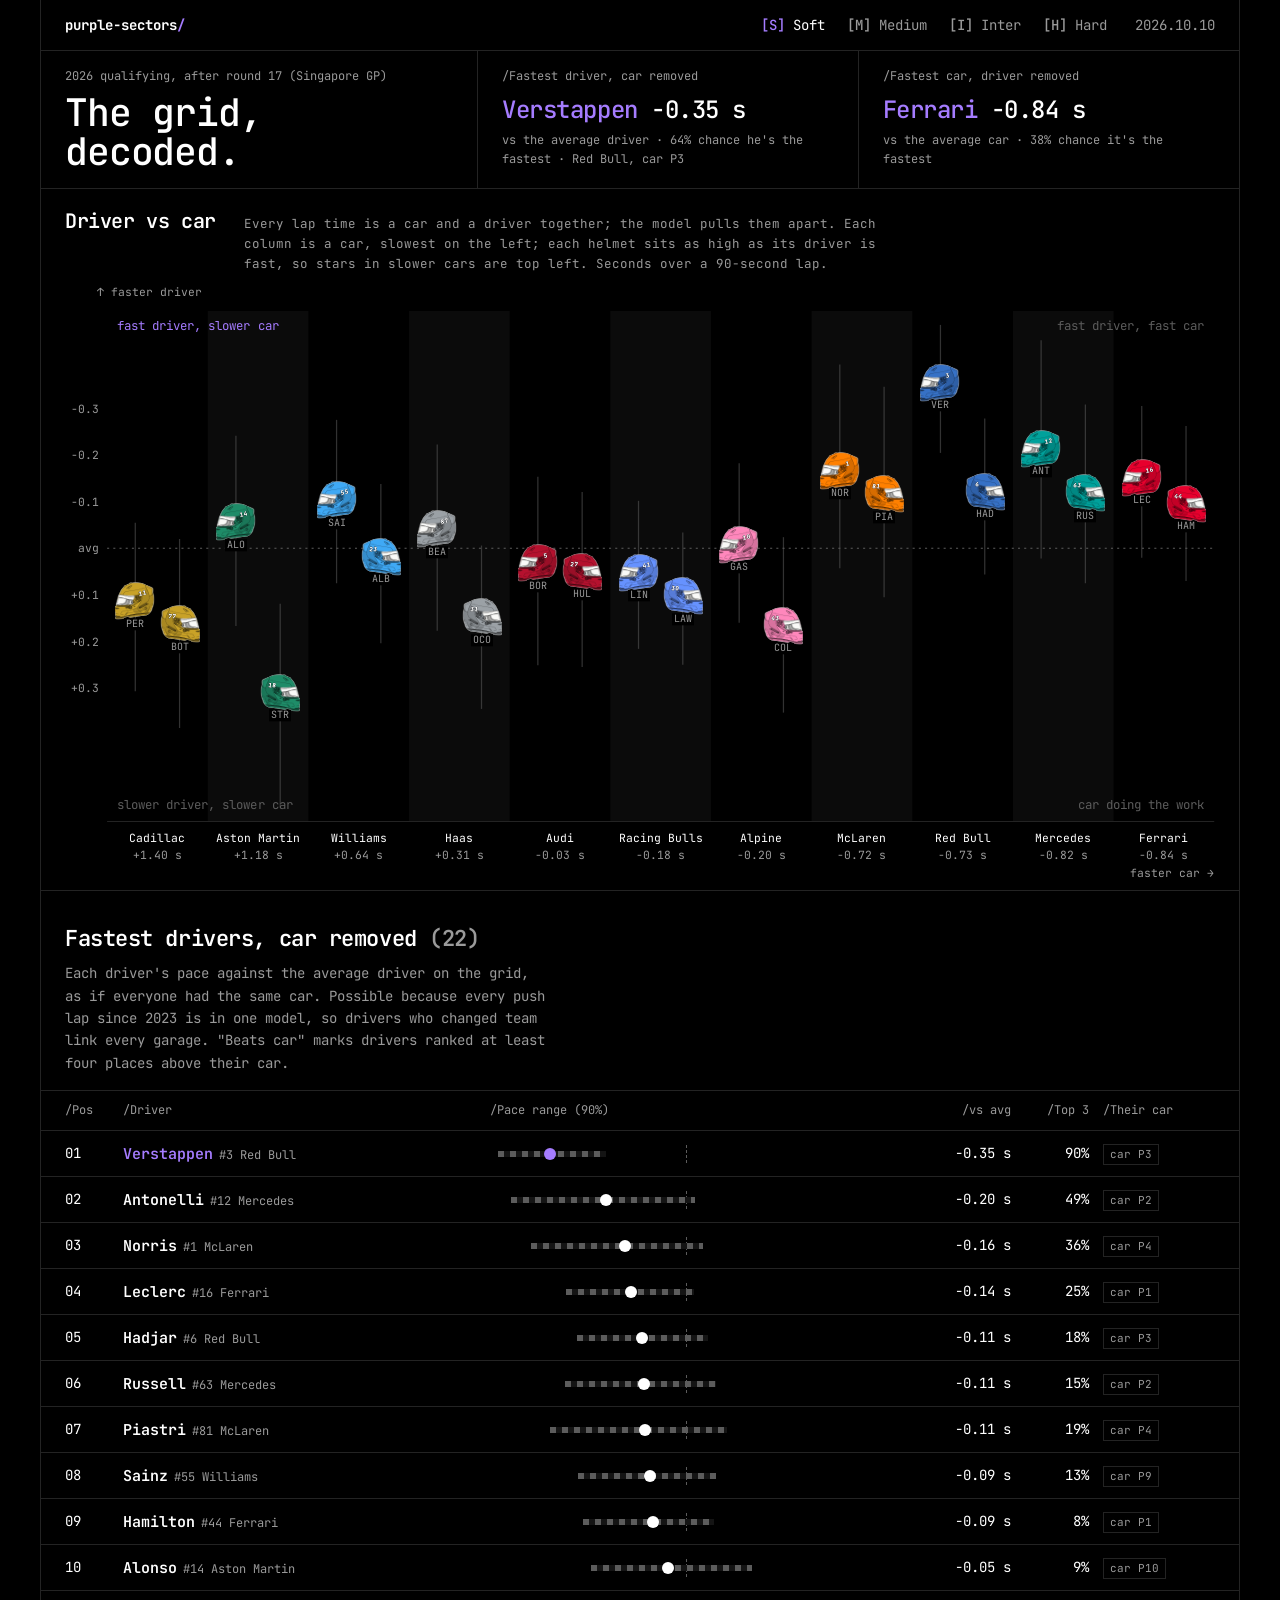
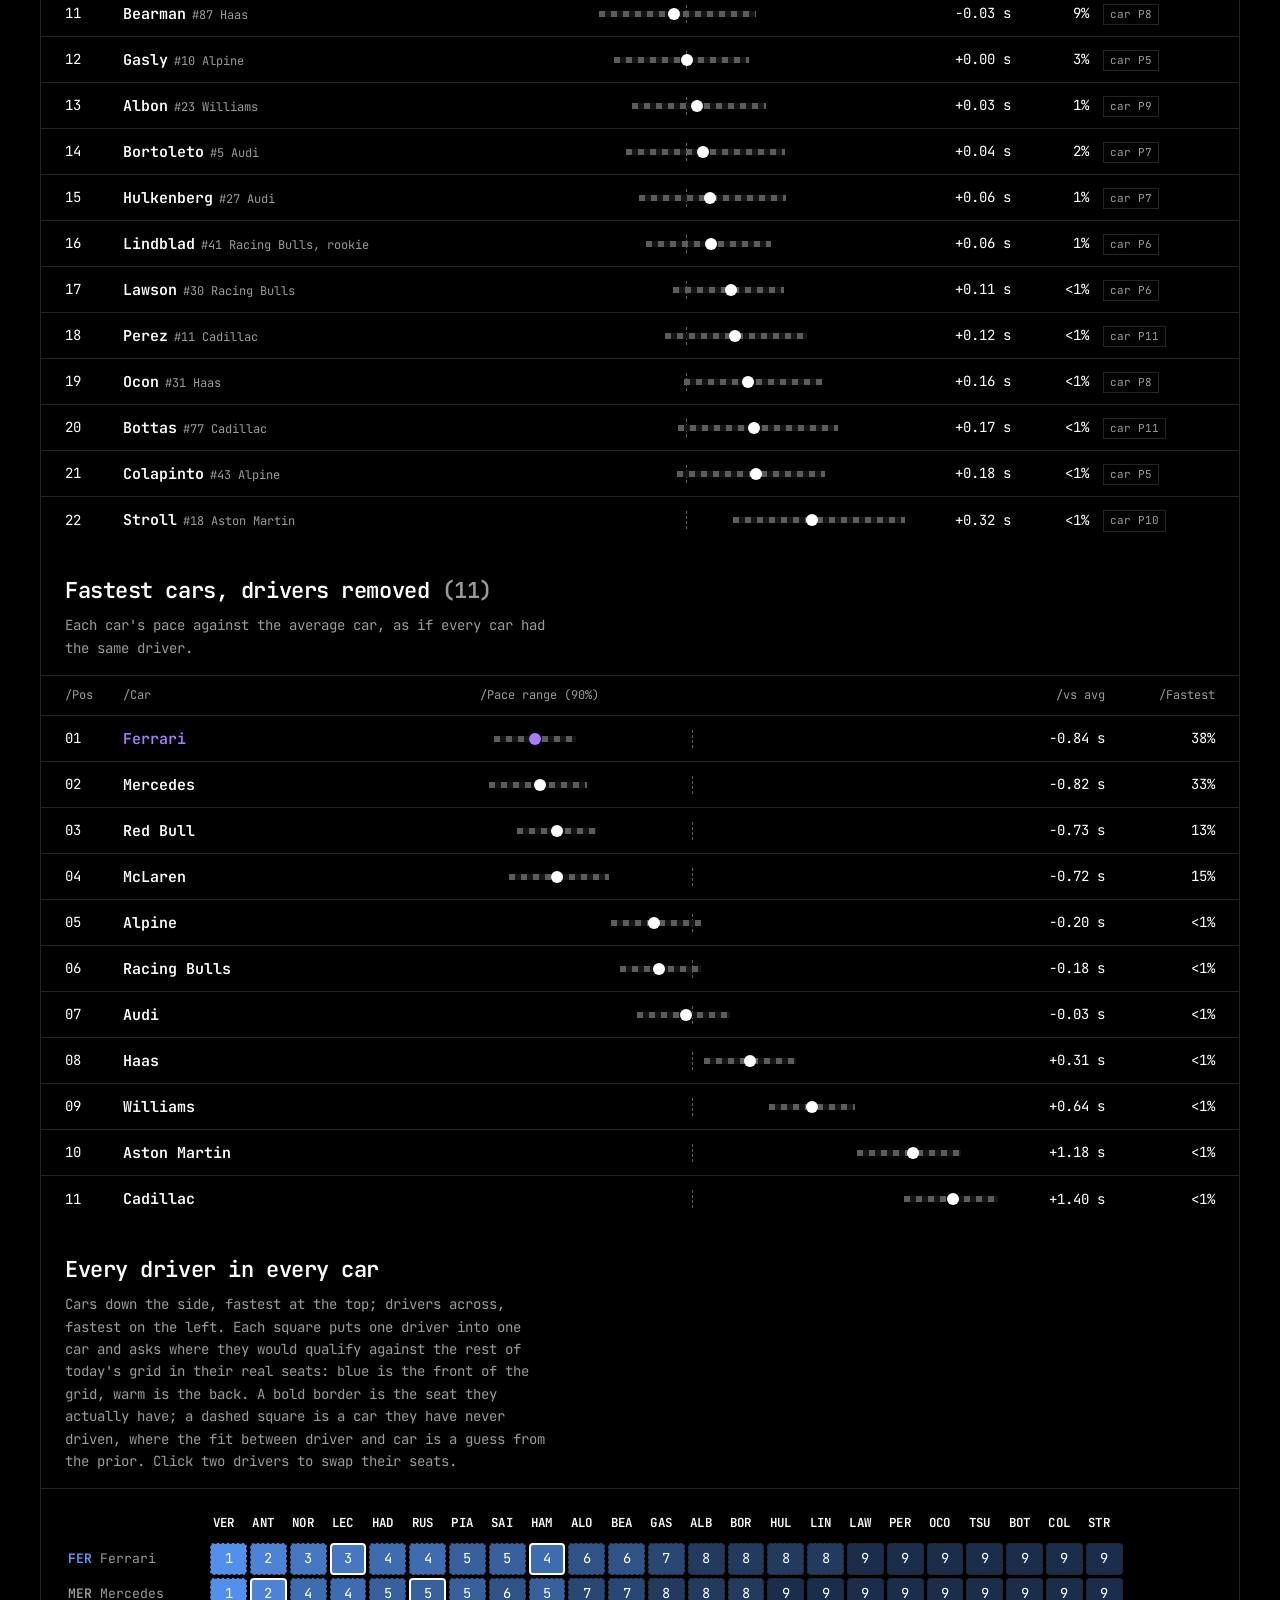
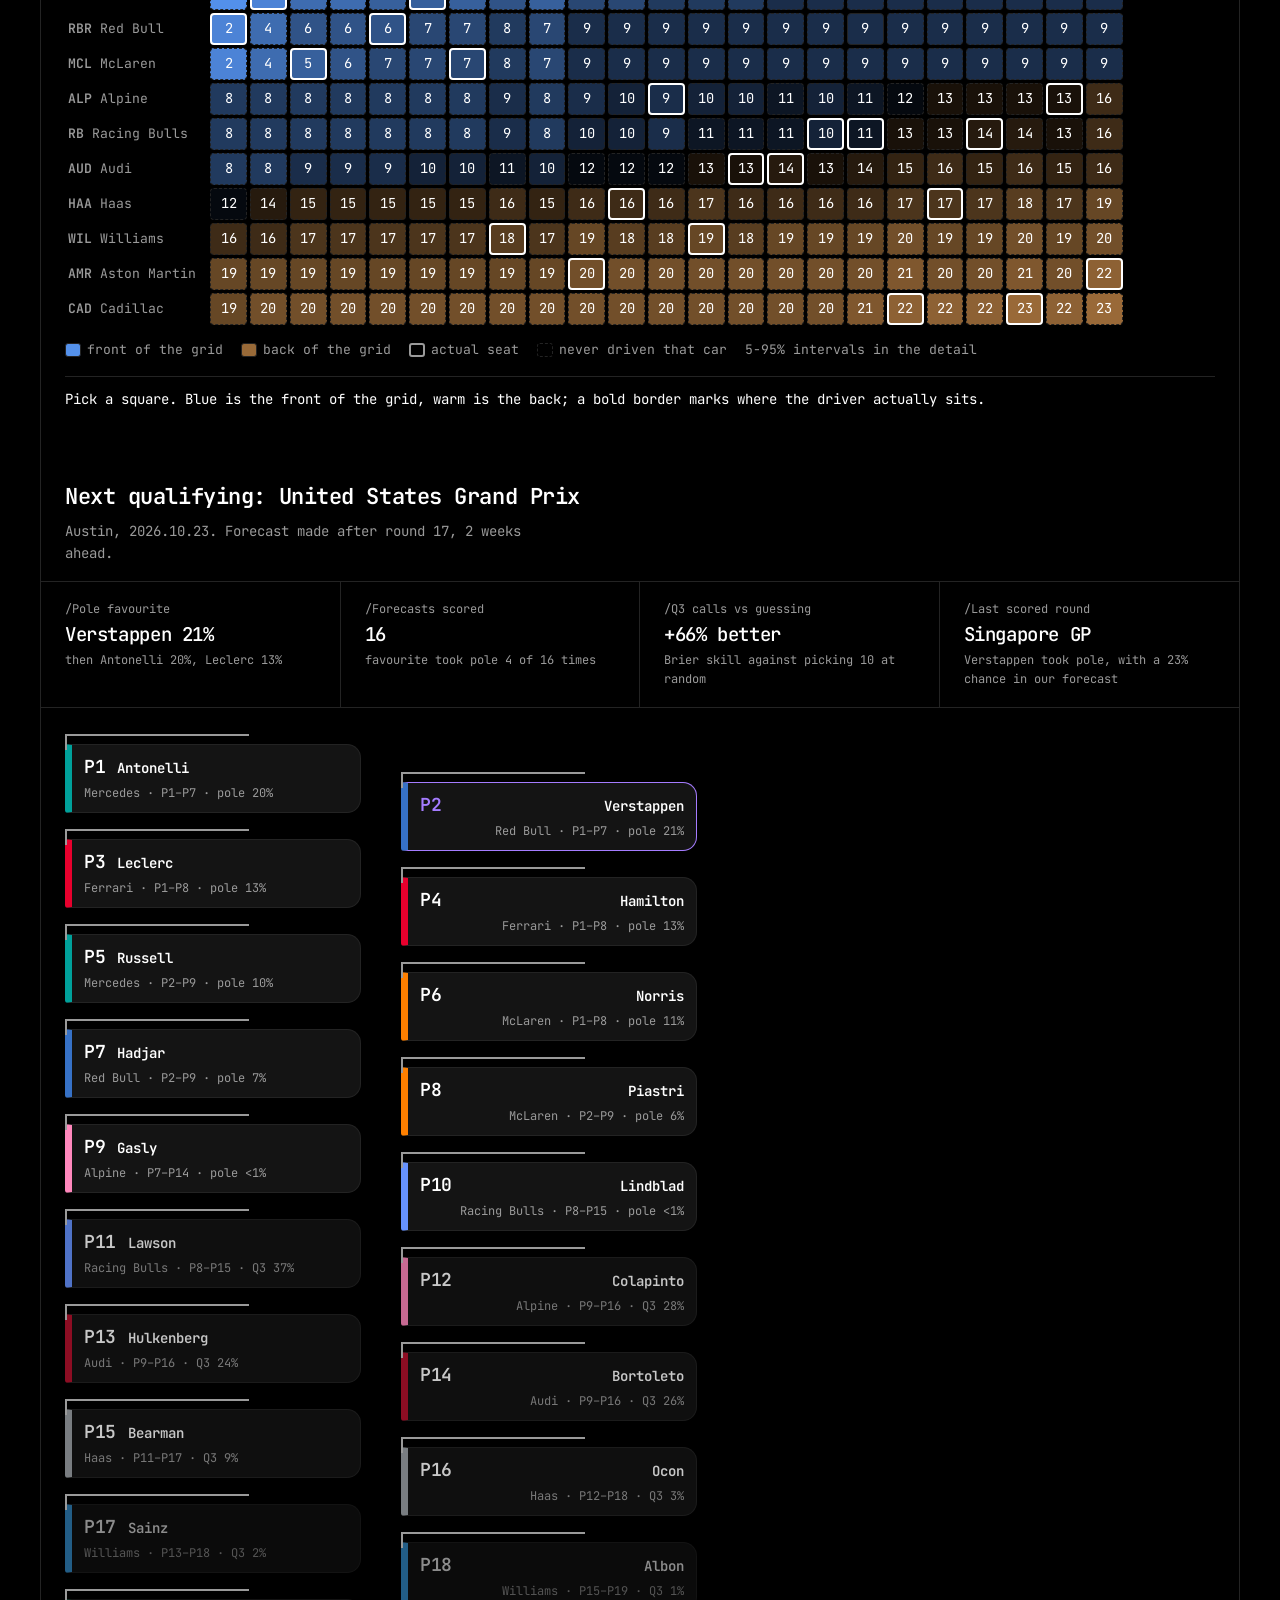
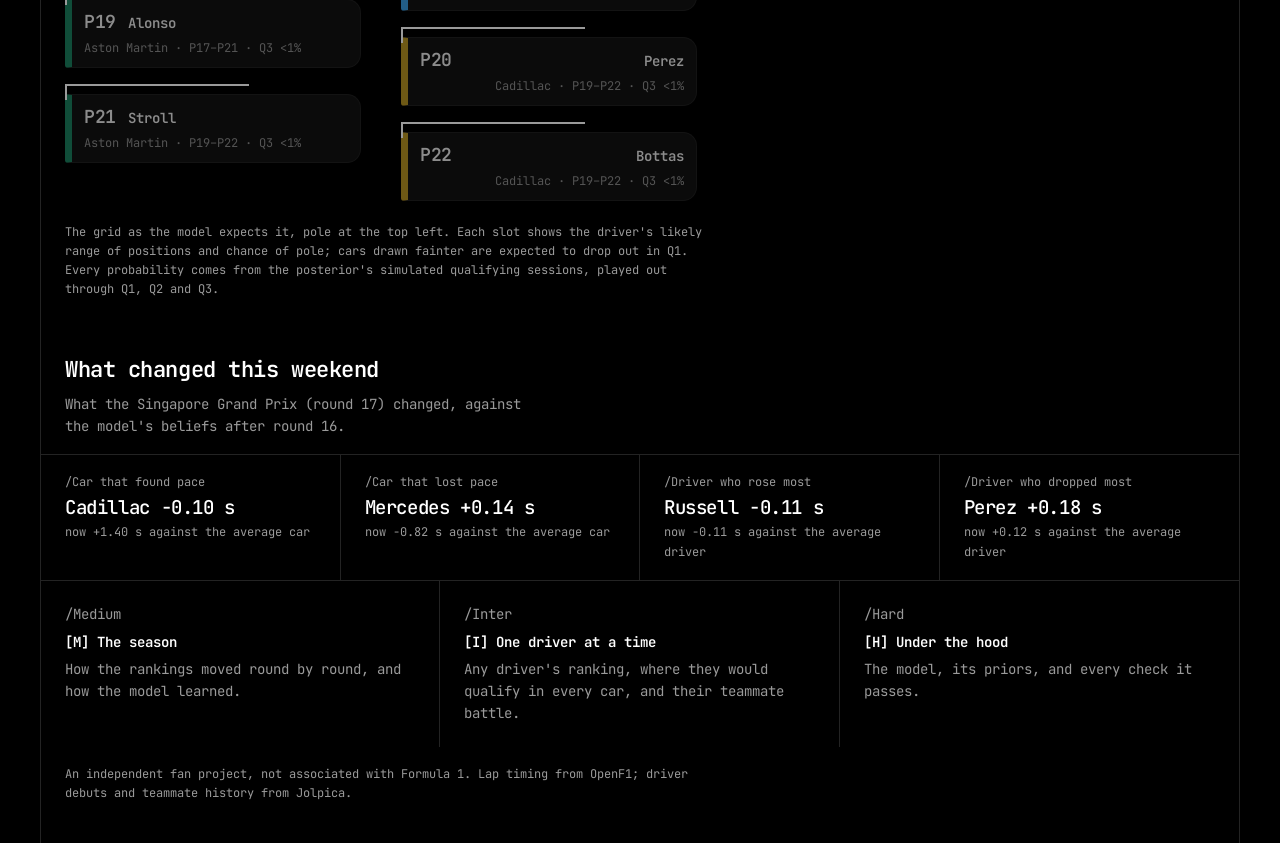
==== commit 6d382578: "Site: starting grid, transposed heatmap, sticky season controls" ====
--- a/site/index.html
+++ b/site/index.html
@@ -52,8 +52,6 @@
 .changes .stats .v{font-size:19px;line-height:1.25}
 .changes .stats .s{color:var(--ink-2);font-size:12px;margin-top:4px}
 .changes .dn{color:var(--accent)}
-.next .thead,.next .trow{grid-template-columns:40px minmax(0,1fr) 170px 60px 240px}
-.next .trow{min-height:40px}
 /* router */
 .router{display:grid;grid-template-columns:repeat(3,1fr)}
 .router > a,.router > div{padding:22px 24px;border-right:1px solid var(--rule);display:block}
@@ -64,12 +62,24 @@
 .fine{padding:18px 24px 40px;color:var(--ink-2);font-size:12px;max-width:100ch}
 
 
-.pbar{display:flex;align-items:center;gap:8px}.pbar i{display:block;height:8px;background:var(--accent);min-width:1px}
-.strip{display:grid;grid-template-columns:repeat(var(--n),1fr);gap:1px;height:12px}
-.strip b{background:var(--fill)} .strip b.in{background:var(--ink-3)} .strip b.md{background:var(--ink)}
-.next .trow.fav .nm2{color:var(--accent)}
 .next .stats .v{font-size:19px;line-height:1.25}.next .stats .s{color:var(--ink-2);font-size:12px;margin-top:4px}
-@media (max-width:860px){.next .thead,.next .trow{grid-template-columns:28px minmax(0,1fr) 92px 48px}.next .hide{display:none}}
+/* the starting grid: two staggered files, pole at the top left, a painted line ahead of each car */
+.gridbox{display:grid;grid-template-columns:1fr 1fr;column-gap:40px;padding:26px 24px 8px;max-width:680px}
+.gridbox .col{display:flex;flex-direction:column;gap:16px}
+.gridbox .col.r{padding-top:38px}
+.slot{position:relative;padding-top:10px}
+.slot::before{content:"";position:absolute;left:0;top:0;width:62%;height:2px;background:var(--ink-2)}
+.slot::after{content:"";position:absolute;left:0;top:0;width:2px;height:16px;background:var(--ink-2)}
+.car{display:grid;grid-template-columns:auto 1fr;column-gap:12px;align-items:baseline;padding:8px 12px 9px;
+  border:1px solid var(--rule);border-left:7px solid var(--team);border-radius:3px 14px 14px 3px;background:var(--fill)}
+.car .pos{font-weight:600;font-size:18px;letter-spacing:-.02em}
+.car .drv{font-weight:600;white-space:nowrap;overflow:hidden;text-overflow:ellipsis}
+.car .sub{grid-column:1 / -1;color:var(--ink-2);font-size:12px;margin-top:2px}
+.slot.fav .car{border-color:var(--accent);border-left-color:var(--team)}
+.slot.fav .car .pos{color:var(--accent)}
+.slot.q2out .car{opacity:.78}
+.slot.q1out .car{opacity:.55}
+@media (max-width:560px){.gridbox{column-gap:14px;padding:18px 14px 6px}.gridbox .col.r{padding-top:30px}.car{padding:6px 8px;column-gap:8px}.car .pos{font-size:15px}.car .sub{font-size:11px}}
 
 /* section heads */
 .head{display:flex;justify-content:space-between;align-items:baseline;gap:20px;padding:30px 24px 16px;border-bottom:1px solid var(--rule)}
@@ -180,22 +190,14 @@
 .vd b{font-weight:600}
 .vd .sub{display:block}
 
-.next .thead,.next .trow{grid-template-columns:40px minmax(0,1fr) 170px 60px 240px}
-.next .trow{min-height:40px}
-.pbar{display:flex;align-items:center;gap:8px}.pbar i{display:block;height:8px;background:var(--accent);min-width:1px}
-.strip{display:grid;grid-template-columns:repeat(var(--n),1fr);gap:1px;height:12px}
-.strip b{background:var(--fill)} .strip b.in{background:var(--ink-3)} .strip b.md{background:var(--ink)}
-.next .trow.fav .nm2{color:var(--accent)}
 .next .stats .v{font-size:19px;line-height:1.25}.next .stats .s{color:var(--ink-2);font-size:12px;margin-top:4px}
 
-.next .trow{min-height:40px}
 
 @media (max-width:860px){
   .hero{grid-template-columns:1fr}.hero .copy{border-right:0;border-bottom:1px solid var(--rule)}
   .rk .thead,.rk .trow{grid-template-columns:30px minmax(0,1fr) 92px 64px;padding:0 14px}
   .rk .hide{display:none}
   .rk .cars .thead,.rk .cars .trow{grid-template-columns:30px minmax(0,1fr) 92px 70px}
-  .next .thead,.next .trow{grid-template-columns:28px minmax(0,1fr) 92px 48px}.next .hide{display:none}
   .router{grid-template-columns:1fr}.router > a,.router > div{border-right:0;border-bottom:1px solid var(--rule)}
   .stats{grid-template-columns:1fr 1fr}.stats > div{min-width:0;border-bottom:1px solid var(--rule)}
 }
@@ -245,16 +247,15 @@
 
 <section class="rk" aria-labelledby="h2-grid">
   <div class="head"><div><h2 id="h2-grid">Every driver in every car</h2>
-    <p>Each square puts one driver into one car and asks where they would qualify against the rest of today's grid in their real seats. Purple is the front of the grid. A bold border is the seat they actually have; a dashed square is a car they have never driven, where the fit between driver and car is a guess from the prior.</p></div></div>
+    <p>Cars down the side, fastest at the top; drivers across, fastest on the left. Each square puts one driver into one car and asks where they would qualify against the rest of today's grid in their real seats: blue is the front of the grid, warm is the back. A bold border is the seat they actually have; a dashed square is a car they have never driven, where the fit between driver and car is a guess from the prior. Click two drivers to swap their seats.</p></div></div>
   <div data-pace-grid data-src="data/pace.json" data-no-heading style="padding:18px 24px 22px;--pg-p1:var(--accent);--pg-line:var(--rule);--pg-muted:var(--ink-2)"></div>
 </section>
 
 <section class="next" id="next" aria-labelledby="h2-next" hidden>
   <div class="head"><div><h2 id="h2-next"></h2><p id="next-sub"></p></div></div>
   <div class="stats" id="next-card"></div>
-  <div class="thead"><span class="slash">Exp</span><span class="slash">Driver</span><span class="slash">Pole</span><span class="slash r">Q3</span><span class="slash hide">Likely grid (80%)</span></div>
-  <div id="next-rows"></div>
-  <p class="fine" style="padding:14px 24px 22px">Each probability comes from 2,000 simulated qualifying sessions, played out through Q1, Q2 and Q3.</p>
+  <div class="gridbox" id="next-grid" role="list" aria-label="Likely starting grid, pole at the top left"></div>
+  <p class="fine" style="padding:14px 24px 22px">The grid as the model expects it, pole at the top left. Each slot shows the driver's likely range of positions and chance of pole; cars drawn fainter are expected to drop out in Q1. Every probability comes from the posterior's simulated qualifying sessions, played out through Q1, Q2 and Q3.</p>
 </section>
 
 <section class="changes" id="changes" aria-labelledby="h2-changes" hidden>
@@ -408,15 +409,17 @@
       $('h2-next').textContent = done ? `Last forecast: ${fc.name}` : `Next qualifying: ${fc.name}`;
       $('next-sub').textContent = `${fc.location ? fc.location + ', ' : ''}${fc.date.replace(/-/g, '.')}. Forecast made after round ${fc.made_after_round}, ${Math.round(fc.weeks_ahead) === 1 ? 'one week' : Math.round(fc.weeks_ahead) + ' weeks'} ahead.`;
       fc.drivers = fc.drivers.filter(PS.shown);
-      const N = fc.drivers.length, fav = fc.drivers.reduce((a, b) => b.p_pole > a.p_pole ? b : a), maxP = Math.max(...fc.drivers.map(d => d.p_pole));
-      $('next-rows').innerHTML = fc.drivers.map((d, i) => {
-        const cells = Array.from({ length: N }, (_, k) => `<b class="${k + 1 === d.pos_median ? 'md' : k + 1 >= d.pos_lo && k + 1 <= d.pos_hi ? 'in' : ''}"></b>`).join('');
-        return `<div class="trow${d === fav ? ' fav' : ''}" role="group" aria-label="${d.name}: pole ${pct(d.p_pole)}, Q3 ${pct(d.p_q3)}, likely P${d.pos_lo} to P${d.pos_hi}">
-          <span>${String(i + 1).padStart(2, '0')}</span><span class="nm2">${last(d.name)} <span class="sub">#${d.number} ${d.team}</span></span>
-          <span class="pbar"><i style="width:${(d.p_pole / maxP * 110).toFixed(1)}px"></i>${pct(d.p_pole)}</span>
-          <span class="r">${pct(d.p_q3)}</span>
-          <span class="hide"><span class="strip" style="--n:${N}">${cells}</span><span class="sub">P${d.pos_lo}\u2013P${d.pos_hi}</span></span></div>`;
-      }).join('');
+      const N = fc.drivers.length, fav = fc.drivers.reduce((a, b) => b.p_pole > a.p_pole ? b : a);
+      const q1out = N > 10 ? Math.floor((N - 10) / 2) : 0, q2cut = N - q1out;                 // 22 cars: 6 out in Q1, 6 in Q2
+      const slot = (d, i) => {
+        const p = i + 1, tier = p > q2cut ? ' q1out' : p > 10 ? ' q2out' : '';
+        return `<div class="slot${d === fav ? ' fav' : ''}${tier}" role="listitem" style="--team:${TEAM[d.team] || 'var(--ink-3)'}"
+            aria-label="${d.name}, ${d.team}: expected P${p}, likely P${d.pos_lo} to P${d.pos_hi}, pole ${pct(d.p_pole)}, Q3 ${pct(d.p_q3)}">
+          <div class="car"><span class="pos">P${p}</span><span class="drv">${last(d.name)}</span>
+            <span class="sub">${d.team} &middot; P${d.pos_lo}&ndash;P${d.pos_hi}${p <= 10 ? ` &middot; pole ${pct(d.p_pole)}` : ` &middot; Q3 ${pct(d.p_q3)}`}</span></div></div>`;
+      };
+      $('next-grid').innerHTML = `<div class="col">${fc.drivers.filter((_, i) => i % 2 === 0).map((d, k) => slot(d, 2 * k)).join('')}</div>`
+        + `<div class="col r">${fc.drivers.filter((_, i) => i % 2 === 1).map((d, k) => slot(d, 2 * k + 1)).join('')}</div>`;
       const S = card.summary, lastScored = card.rounds[card.rounds.length - 1];
       const cell = (k, v, sub) => `<div><div class="k slash">${k}</div><div class="v">${v}</div><div class="s">${sub}</div></div>`;
       $('next-card').innerHTML = S ? (
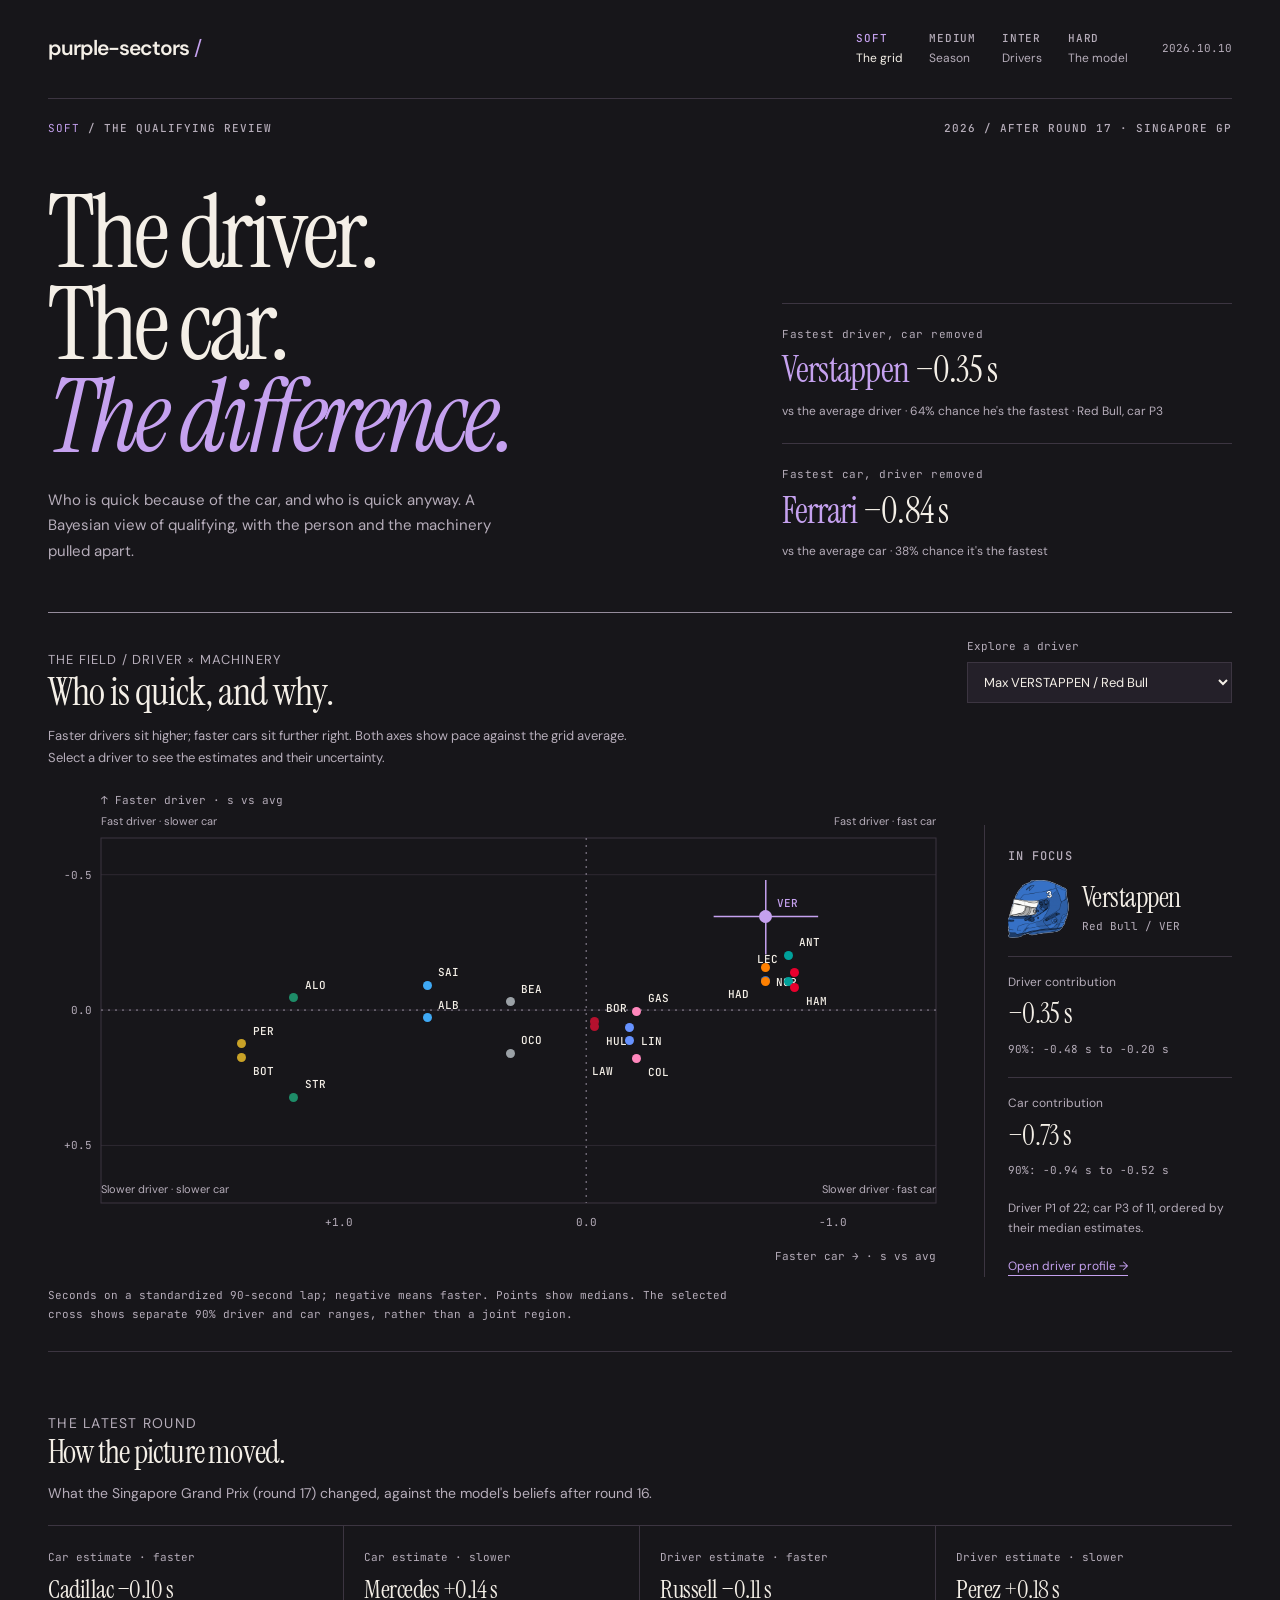
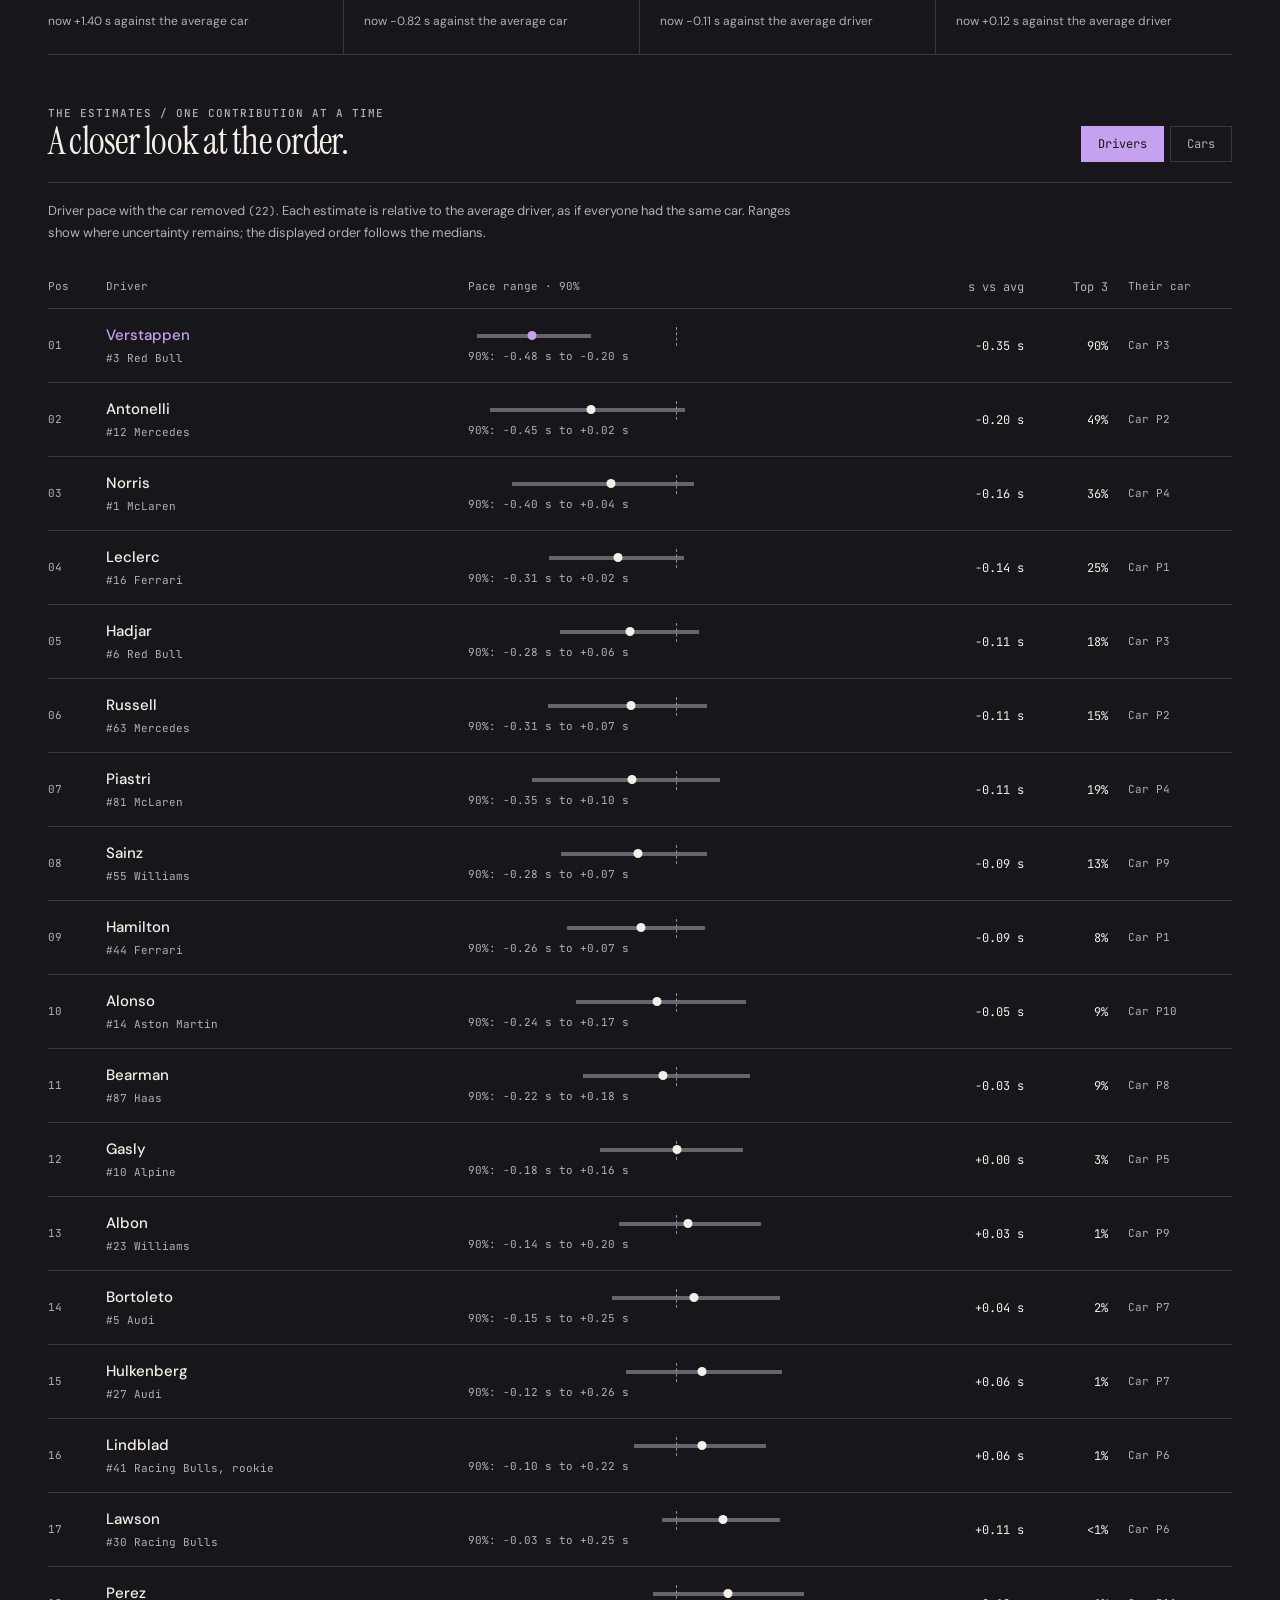
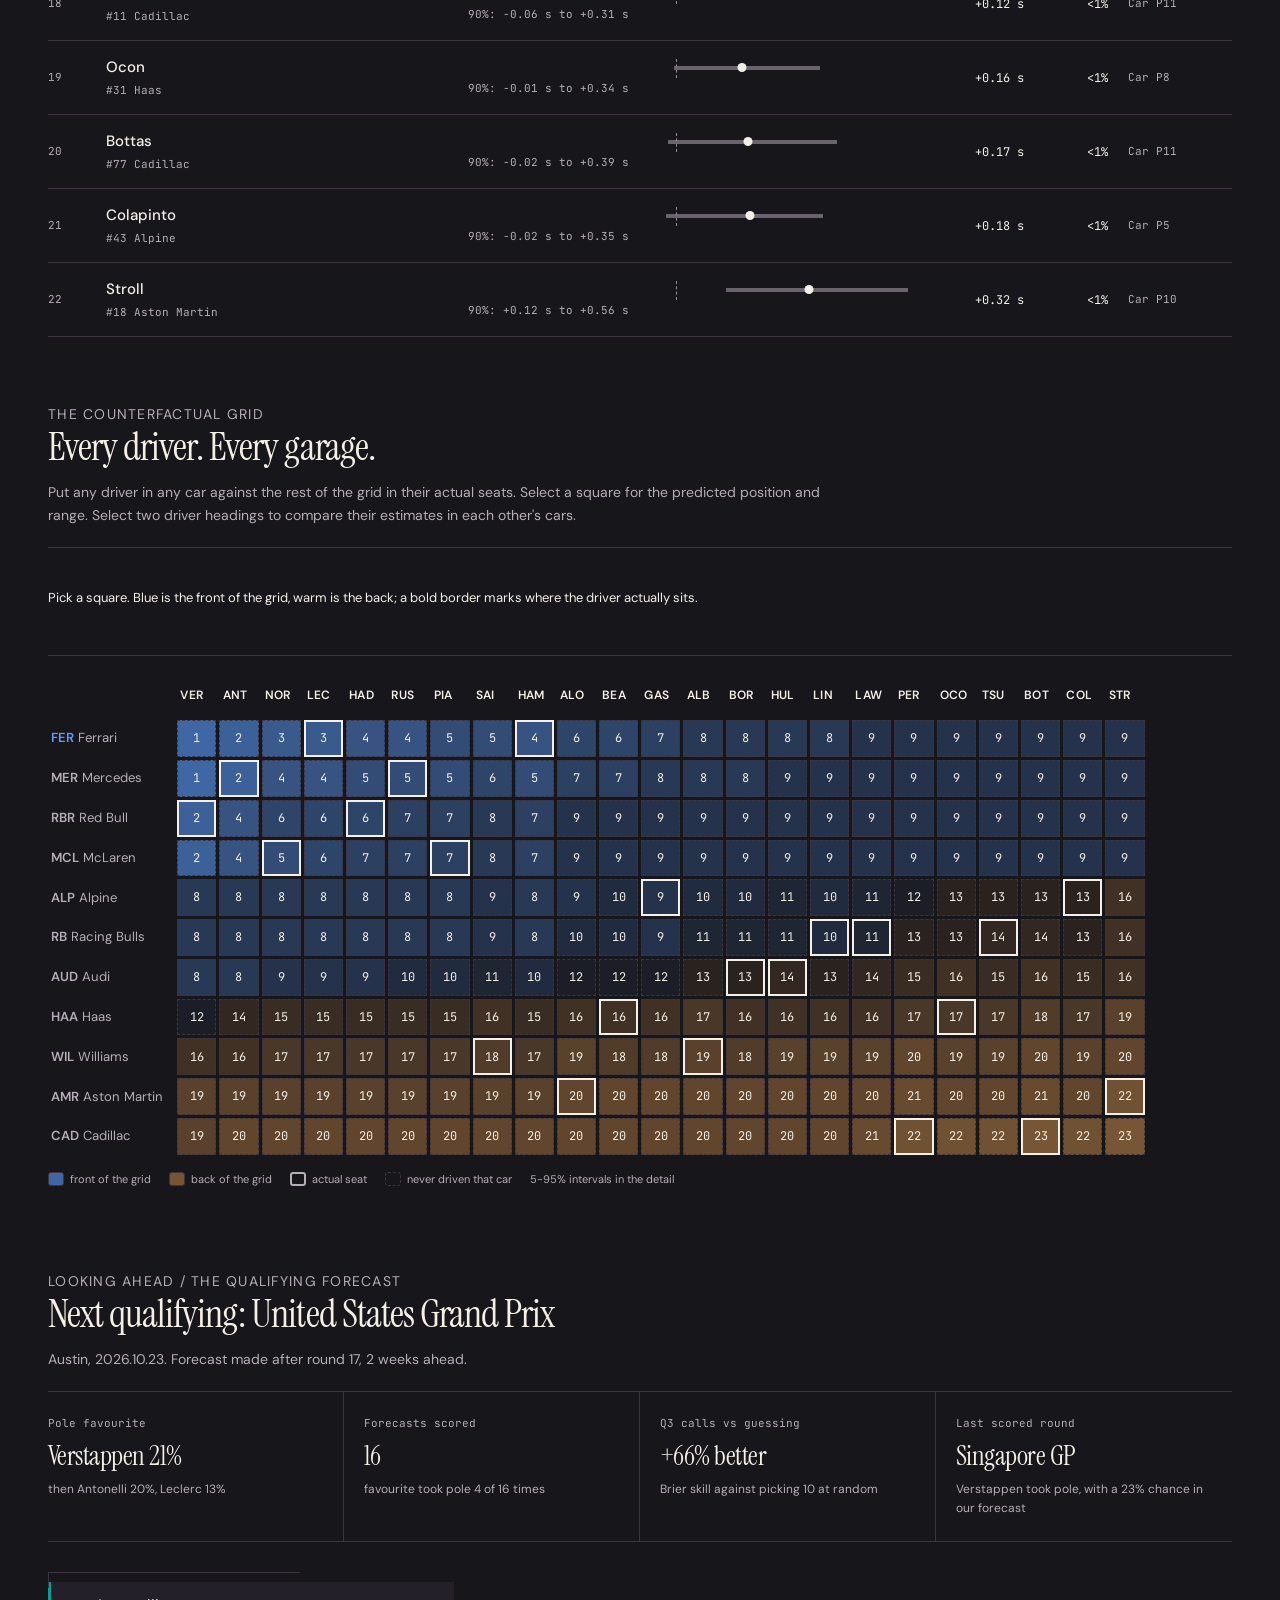
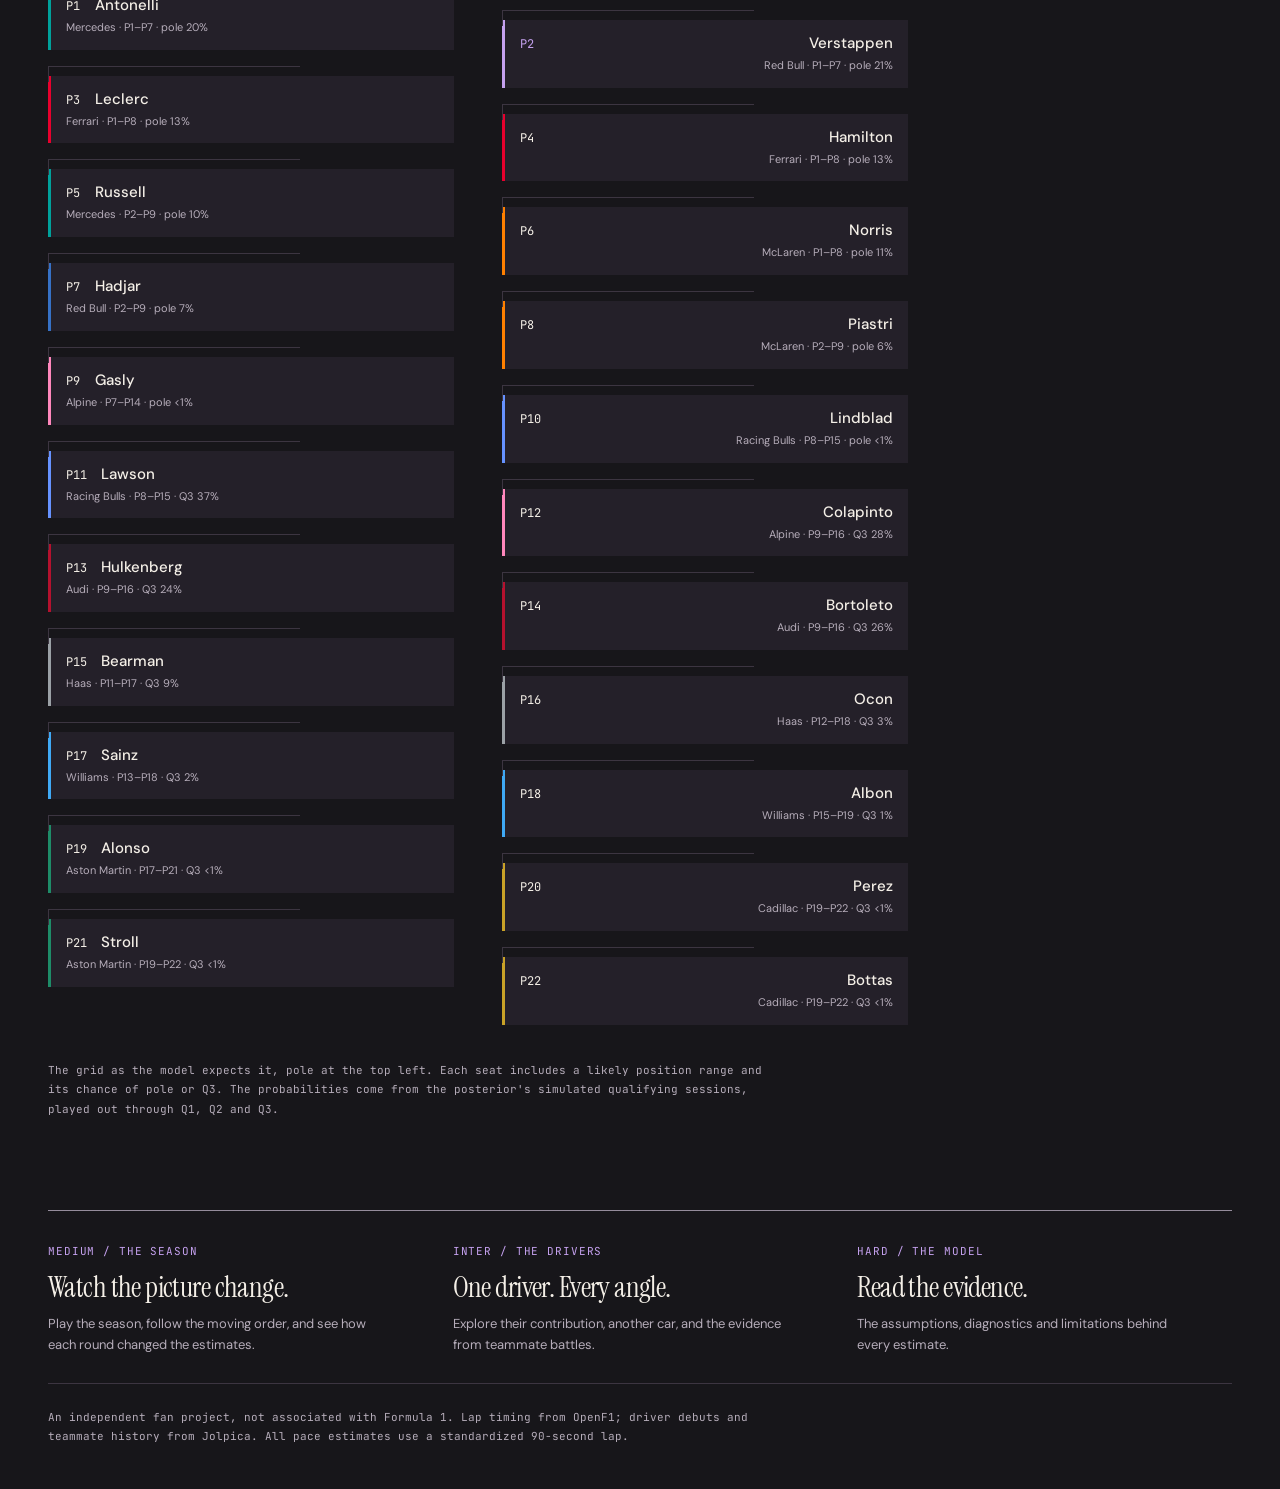
==== commit 63452b41: "Apply dark Paddock Review design" ====
--- a/site/index.html
+++ b/site/index.html
@@ -4,16 +4,16 @@
 <meta charset="utf-8">
 <meta name="viewport" content="width=device-width, initial-scale=1">
 <meta name="color-scheme" content="dark">
-<meta name="theme-color" content="#000000">
-
-<title>purple-sectors / Soft</title>
+<meta name="theme-color" content="#17161a">
+
+<title>Purple Sectors — Soft / The qualifying review</title>
 <meta name="description" content="Formula 1 qualifying 2026, decoded: the fastest drivers with the car removed, and the fastest cars with the driver removed.">
 <link rel="icon" href="favicon.svg" type="image/svg+xml">
 <link rel="icon" href="favicon-32.png" sizes="32x32" type="image/png">
 <link rel="apple-touch-icon" href="apple-touch-icon.png">
 <link rel="preconnect" href="https://fonts.googleapis.com">
 <link rel="preconnect" href="https://fonts.gstatic.com" crossorigin>
-<link href="https://fonts.googleapis.com/css2?family=JetBrains+Mono:wght@300..800&display=swap" rel="stylesheet">
+<link href="https://fonts.googleapis.com/css2?family=DM+Sans:wght@400;500;600;700&family=Instrument+Serif:ital@0;1&family=JetBrains+Mono:wght@400;500;600&display=swap" rel="stylesheet">
 <style>
 
 :root{
@@ -203,72 +203,96 @@
 }
 :root{--h-line:url([data-uri]);--h-silh:url([data-uri]);--h-paint:url([data-uri])}
 </style>
+<link rel="stylesheet" href="paddock.css">
 </head>
-<body>
+<body class="paddock page-soft">
 <div class="page">
 <nav aria-label="Pages">
   <a class="home" href="index.html">purple-sectors</a>
   <ul class="keys">
-    <li><a href="index.html" aria-current="page"><b>[S]</b> Soft</a></li>
-    <li><a href="medium.html"><b>[M]</b> Medium</a></li>
-    <li><a href="inter.html"><b>[I]</b> Inter</a></li>
-    <li><a href="hard.html"><b>[H]</b> Hard</a></li>
+    <li><a href="index.html" aria-current="page"><b>Soft</b><span>The grid</span></a></li>
+    <li><a href="medium.html"><b>Medium</b><span>Season</span></a></li>
+    <li><a href="inter.html"><b>Inter</b><span>Drivers</span></a></li>
+    <li><a href="hard.html"><b>Hard</b><span>The model</span></a></li>
   </ul>
   <span class="stamp" id="stamp"></span>
 </nav>
-
+<div class="edition"><span><b>Soft</b> / The qualifying review</span><span id="hello">2026 qualifying</span></div>
 <header class="hero2">
-  <div class="t"><p class="hello" id="hello">2026 qualifying</p><h1>The grid, decoded.</h1></div>
-  <div class="stat"><div class="k slash">Fastest driver, car removed</div><div class="v" id="h-drv"></div><div class="s" id="h-drv-s"></div></div>
-  <div class="stat"><div class="k slash">Fastest car, driver removed</div><div class="v" id="h-car"></div><div class="s" id="h-car-s"></div></div>
+  <div>
+    <h1>The driver.<br>The car.<br><em>The difference.</em></h1>
+    <p class="hero-lede">Who is quick because of the car, and who is quick anyway. A Bayesian view of qualifying, with the person and the machinery pulled apart.</p>
+  </div>
+  <div class="hero-brief">
+    <div><div class="k">Fastest driver, car removed</div><div class="v" id="h-drv">Loading the latest fit…</div><div class="s" id="h-drv-s"></div></div>
+    <div><div class="k">Fastest car, driver removed</div><div class="v" id="h-car">Loading the latest fit…</div><div class="s" id="h-car-s"></div></div>
+  </div>
 </header>
+<p class="load-notice" id="load-notice" role="status" hidden>The latest data could not be loaded. <a href="index.html">Try again</a>. If you are previewing a source-only download, serve this folder from your existing repository so its generated <code>site/data</code> files are available.</p>
+<noscript><p class="load-notice">Enable JavaScript to explore the qualifying estimates. The assumptions and model description are available on <a href="hard.html">The model</a>.</p></noscript>
 
 <section class="mapwrap" aria-labelledby="h2-map">
-  <div class="maphead"><h2 id="h2-map">Driver vs car</h2>
-    <p>Every lap time is a car and a driver together; the model pulls them apart. Each column is a car, slowest on the left; each helmet sits as high as its driver is fast, so stars in slower cars are top left. Seconds over a 90-second lap.</p></div>
-<div class="mapscroll"><div class="mapbox" id="map"><svg id="map-svg" viewBox="0 0 1160 600" preserveAspectRatio="none" aria-hidden="true"></svg><div class="tip" id="tip" role="status"></div></div></div>
+  <div class="maphead">
+    <div><p class="eyebrow">The field / driver × machinery</p><h2 id="h2-map">Who is quick, and why.</h2><p>Faster drivers sit higher; faster cars sit further right. Both axes show pace against the grid average. Select a driver to see the estimates and their uncertainty.</p></div>
+    <label class="map-picker" for="map-driver">Explore a driver<select id="map-driver" disabled><option>Waiting for the latest fit</option></select></label>
+  </div>
+  <div class="map-layout">
+    <div class="mapscroll"><div class="mapbox" id="map" aria-label="Driver versus car pace. Use the driver selector or select a point to inspect the estimates."><svg id="map-svg" aria-hidden="true"></svg><div class="tip" id="tip" hidden></div></div></div>
+    <aside class="map-inspector" id="map-inspector" aria-live="polite">
+      <p class="eyebrow">In focus</p>
+      <div class="map-identity" id="map-identity"><h3>Select a driver</h3></div>
+      <dl class="map-metric"><dt>Driver contribution</dt><dd id="map-skill">—</dd><small id="map-skill-range">90% credible interval</small></dl>
+      <dl class="map-metric"><dt>Car contribution</dt><dd id="map-car">—</dd><small id="map-car-range">90% credible interval</small></dl>
+      <p id="map-reading">The model estimates a driver's contribution separately from their current car.</p>
+      <a class="profile-link" id="map-profile" href="inter.html">Open driver profile →</a>
+    </aside>
+  </div>
+  <p class="map-caption">Seconds on a standardized 90-second lap; negative means faster. Points show medians. The selected cross shows separate 90% driver and car ranges, rather than a joint region.</p>
 </section>
 
-<section class="rk" aria-labelledby="h2-drv">
-  <div class="head"><div><h2 id="h2-drv">Fastest drivers, car removed <span class="count" id="n-drv"></span></h2>
-    <p>Each driver's pace against the average driver on the grid, as if everyone had the same car. Possible because every push lap since 2023 is in one model, so drivers who changed team link every garage. "Beats car" marks drivers ranked at least four places above their car.</p></div></div>
-  <div class="thead"><span class="slash">Pos</span><span class="slash">Driver</span><span class="slash hide">Pace range (90%)</span><span class="slash r">vs avg</span><span class="slash r">Top 3</span><span class="slash hide">Their car</span></div>
-  <div id="drv-rows"></div>
+<section class="changes" id="changes" aria-labelledby="h2-changes" hidden>
+  <div class="head"><div><p class="eyebrow">The latest round</p><h2 id="h2-changes">How the picture moved.</h2><p id="changes-sub"></p></div></div>
+  <div class="stats" id="changes-grid"></div>
 </section>
 
-<section class="rk" aria-labelledby="h2-car">
-  <div class="cars">
-  <div class="head"><div><h2 id="h2-car">Fastest cars, drivers removed <span class="count" id="n-car"></span></h2>
-    <p>Each car's pace against the average car, as if every car had the same driver.</p></div></div>
-  <div class="thead"><span class="slash">Pos</span><span class="slash">Car</span><span class="slash hide">Pace range (90%)</span><span class="slash r">vs avg</span><span class="slash r">Fastest</span></div>
-  <div id="car-rows"></div>
-  </div>
+<section class="ranking-block" aria-labelledby="rankings-heading">
+  <div class="ranking-top"><div><p class="eyebrow">The estimates / one contribution at a time</p><h2 id="rankings-heading">A closer look at the order.</h2></div><div class="ranking-tabs" role="tablist" aria-label="Pace rankings"><button id="rank-driver-tab" type="button" role="tab" aria-controls="driver-ranking" aria-selected="true">Drivers</button><button id="rank-car-tab" type="button" role="tab" aria-controls="car-ranking" aria-selected="false" tabindex="-1">Cars</button></div></div>
+  <section class="rk" id="driver-ranking" role="tabpanel" aria-labelledby="rank-driver-tab">
+    <p class="ranking-intro" id="h2-drv">Driver pace with the car removed <span class="count" id="n-drv"></span>. Each estimate is relative to the average driver, as if everyone had the same car. Ranges show where uncertainty remains; the displayed order follows the medians.</p>
+    <div role="table" aria-label="Driver contribution estimates" aria-describedby="h2-drv">
+      <div class="thead" role="row"><span role="columnheader">Pos</span><span role="columnheader">Driver</span><span class="range-head" role="columnheader">Pace range · 90%</span><span class="r" role="columnheader">s vs avg</span><span class="r" role="columnheader">Top 3</span><span class="seat-head" role="columnheader">Their car</span></div>
+      <div id="drv-rows" role="rowgroup"></div>
+    </div>
+  </section>
+  <section class="rk" id="car-ranking" role="tabpanel" aria-labelledby="rank-car-tab" hidden>
+    <div class="cars">
+      <p class="ranking-intro" id="h2-car">Car pace with the drivers removed <span class="count" id="n-car"></span>. Each car is compared with the average car, as if every car had the same driver. Dot: median. Line: 90% credible interval.</p>
+      <div role="table" aria-label="Car contribution estimates" aria-describedby="h2-car">
+        <div class="thead" role="row"><span role="columnheader">Pos</span><span role="columnheader">Car</span><span class="range-head" role="columnheader">Pace range · 90%</span><span class="r" role="columnheader">s vs avg</span><span class="r" role="columnheader">Fastest</span></div>
+        <div id="car-rows" role="rowgroup"></div>
+      </div>
+    </div>
+  </section>
 </section>
 
-<section class="rk" aria-labelledby="h2-grid">
-  <div class="head"><div><h2 id="h2-grid">Every driver in every car</h2>
-    <p>Cars down the side, fastest at the top; drivers across, fastest on the left. Each square puts one driver into one car and asks where they would qualify against the rest of today's grid in their real seats: blue is the front of the grid, warm is the back. A bold border is the seat they actually have; a dashed square is a car they have never driven, where the fit between driver and car is a guess from the prior. Click two drivers to swap their seats.</p></div></div>
-  <div data-pace-grid data-src="data/pace.json" data-no-heading style="padding:18px 24px 22px;--pg-p1:var(--accent);--pg-line:var(--rule);--pg-muted:var(--ink-2)"></div>
+<section class="rk matrix-section" aria-labelledby="h2-grid">
+  <div class="head"><div><p class="eyebrow">The counterfactual grid</p><h2 id="h2-grid">Every driver. Every garage.</h2><p>Put any driver in any car against the rest of the grid in their actual seats. Select a square for the predicted position and range. Select two driver headings to compare their estimates in each other's cars.</p></div></div>
+  <div data-pace-grid data-src="data/pace.json" data-no-heading style="--pg-p1:var(--accent);--pg-line:var(--rule);--pg-muted:var(--ink-2);--pg-accent:var(--accent)"></div>
 </section>
 
 <section class="next" id="next" aria-labelledby="h2-next" hidden>
-  <div class="head"><div><h2 id="h2-next"></h2><p id="next-sub"></p></div></div>
+  <div class="head"><div><p class="eyebrow">Looking ahead / the qualifying forecast</p><h2 id="h2-next"></h2><p id="next-sub"></p></div></div>
   <div class="stats" id="next-card"></div>
   <div class="gridbox" id="next-grid" role="list" aria-label="Likely starting grid, pole at the top left"></div>
-  <p class="fine" style="padding:14px 24px 22px">The grid as the model expects it, pole at the top left. Each slot shows the driver's likely range of positions and chance of pole; cars drawn fainter are expected to drop out in Q1. Every probability comes from the posterior's simulated qualifying sessions, played out through Q1, Q2 and Q3.</p>
+  <p class="fine">The grid as the model expects it, pole at the top left. Each seat includes a likely position range and its chance of pole or Q3. The probabilities come from the posterior's simulated qualifying sessions, played out through Q1, Q2 and Q3.</p>
 </section>
 
-<section class="changes" id="changes" aria-labelledby="h2-changes" hidden>
-  <div class="head"><div><h2 id="h2-changes">What changed this weekend</h2><p id="changes-sub"></p></div></div>
-  <div class="stats" id="changes-grid"></div>
+<section class="router" aria-label="Continue exploring">
+  <a href="medium.html"><span class="slash">Medium / The season</span><div class="t">Watch the picture change.</div><p>Play the season, follow the moving order, and see how each round changed the estimates.</p></a>
+  <a href="inter.html"><span class="slash">Inter / The drivers</span><div class="t">One driver. Every angle.</div><p>Explore their contribution, another car, and the evidence from teammate battles.</p></a>
+  <a href="hard.html"><span class="slash">Hard / The model</span><div class="t">Read the evidence.</div><p>The assumptions, diagnostics and limitations behind every estimate.</p></a>
 </section>
-
-<section class="router" aria-label="More">
-  <a href="medium.html"><span class="slash">Medium</span><div class="t">[M] The season</div><p>How the rankings moved round by round, and how the model learned.</p></a>
-  <a href="inter.html"><span class="slash">Inter</span><div class="t">[I] One driver at a time</div><p>Any driver's ranking, where they would qualify in every car, and their teammate battle.</p></a>
-  <a href="hard.html"><span class="slash">Hard</span><div class="t">[H] Under the hood</div><p>The model, its priors, and every check it passes.</p></a>
-</section>
-<p class="fine">An independent fan project, not associated with Formula 1. Lap timing from OpenF1; driver debuts and teammate history from Jolpica.</p>
+<p class="fine">An independent fan project, not associated with Formula 1. Lap timing from OpenF1; driver debuts and teammate history from Jolpica. All pace estimates use a standardized 90-second lap.</p>
 </div>
 
 <script src="config.js"></script>
@@ -284,95 +308,155 @@
 const last = n => cap(n.split(' ').slice(-1)[0]);
 const helmet = (d, team, mirror) => `<div class="helm${mirror ? ' mirror' : ''}" style="--team:${TEAM[team] || '#888888'}" aria-hidden="true"><i class="base"></i><i class="paint"></i><i class="ink"></i><b class="num">${d.number}</b></div>`;
 
+const safe = value => String(value).replace(/[&<>"']/g, c => ({'&':'&amp;','<':'&lt;','>':'&gt;','"':'&quot;',"'":'&#39;'}[c]));
+let MAP_SELECTED = null;
+
+function openRanking(kind, focus = false) {
+  for (const k of ['driver', 'car']) {
+    const active = k === kind, tab = $('rank-' + k + '-tab');
+    tab.setAttribute('aria-selected', String(active)); tab.tabIndex = active ? 0 : -1;
+    $(k + '-ranking').hidden = !active;
+    if (active && focus) tab.focus();
+  }
+}
+for (const kind of ['driver', 'car']) {
+  const tab = $('rank-' + kind + '-tab');
+  tab.addEventListener('click', () => openRanking(kind));
+  tab.addEventListener('keydown', e => {
+    if (['ArrowLeft', 'ArrowRight', 'Home', 'End'].includes(e.key)) {
+      e.preventDefault(); openRanking(e.key === 'Home' ? 'driver' : e.key === 'End' ? 'car' : kind === 'driver' ? 'car' : 'driver', true);
+    }
+  });
+}
+
 function render(D) {
   const drivers = (D.drivers || []).filter(PS.shown), cars = [...D.cars].sort((a, b) => a.med - b.med);
-  if (!drivers.length) {                       // data from before the pace model: no cross-team driver ranking yet
-    document.querySelectorAll('.mapwrap, .rk:not(:has(.cars))').forEach(el => el.hidden = true);
+  if (!drivers.length) {
+    document.querySelector('.mapwrap').hidden = true;
+    $('rank-driver-tab').hidden = true;
+    openRanking('car');
     $('h-drv').textContent = 'Arriving with the next update';
     $('h-drv-s').textContent = 'The driver ranking arrives with the next model update.';
   }
   const carRank = Object.fromEntries(cars.map((c, i) => [c.team, i + 1]));
-  const carMed = Object.fromEntries(cars.map(c => [c.team, c]));
   $('stamp').textContent = D.date;
-  $('hello').textContent = `2026 qualifying, after round ${D.round} (${D.event.replace(' Grand Prix', ' GP')})`;
+  $('hello').textContent = `2026 / After round ${D.round} · ${D.event.replace(' Grand Prix', ' GP')}`;
   const d0 = drivers[0], c0 = cars[0];
   if (d0) {
-    $('h-drv').innerHTML = `<b>${last(d0.name)}</b> ${sec(d0.skill[1])}`;
-    $('h-drv-s').textContent = `vs the average driver \u00b7 ${pct(d0.p_fastest)} chance he's the fastest \u00b7 ${d0.team}, car P${carRank[d0.team]}`;
+    $('h-drv').innerHTML = `<b>${safe(last(d0.name))}</b> ${sec(d0.skill[1])}`;
+    $('h-drv-s').textContent = `vs the average driver · ${pct(d0.p_fastest)} chance he's the fastest · ${d0.team}, car P${carRank[d0.team]}`;
   }
-  $('h-car').innerHTML = `<b>${c0.team}</b> ${sec(c0.med)}`;
-  $('h-car-s').textContent = `vs the average car \u00b7 ${pct(c0.p_fast)} chance it's the fastest`;
-  if (drivers.length) { window.__MAP = [drivers, cars, carRank]; drawMap(drivers, cars, carRank); }
-  // drivers table
+  $('h-car').innerHTML = `<b>${safe(c0.team)}</b> ${sec(c0.med)}`;
+  $('h-car-s').textContent = `vs the average car · ${pct(c0.p_fast)} chance it's the fastest`;
+  if (drivers.length) {
+    window.__MAP = [drivers, cars, carRank];
+    const picker = $('map-driver');
+    picker.replaceChildren(...drivers.map(d => { const option = document.createElement('option'); option.value = d.code; option.textContent = d.name + ' / ' + d.team; return option; }));
+    picker.disabled = false;
+    MAP_SELECTED = drivers.some(d => d.code === MAP_SELECTED) ? MAP_SELECTED : drivers[0].code;
+    drawMap(drivers, cars, carRank);
+  }
   const dl = Math.min(...drivers.map(d => d.skill[0])) - 0.02, dh = Math.max(...drivers.map(d => d.skill[2])) + 0.02;
   const X = v => ((v - dl) / (dh - dl) * 100).toFixed(2) + '%';
   $('n-drv').textContent = `(${drivers.length})`;
   $('drv-rows').innerHTML = drivers.map((d, i) => {
-    const cr = carRank[d.team], gem = cr - (i + 1) >= 4;
-    return `<div class="trow${i === 0 ? ' top' : ''}" role="group" aria-label="${d.name}: ${sec(d.skill[1])} against the average driver">
-      <span>${String(i + 1).padStart(2, '0')}</span>
-      <span class="nm">${last(d.name)}<span class="sub">#${d.number} ${d.team}${d.history ? '' : ', rookie'}</span></span>
-      <span class="rng hide"><i class="ax0" style="left:${X(0)}"></i><i class="bar" style="left:${X(d.skill[0])};width:calc(${X(d.skill[2])} - ${X(d.skill[0])})"></i><i class="dot" style="left:${X(d.skill[1])}"></i></span>
-      <span class="r">${sec(d.skill[1])}</span><span class="r">${pct(d.p_top3)}</span>
-      <span class="hide"><span class="tag${gem ? ' gem' : ''}">${gem ? 'beats ' : ''}car P${cr}</span></span></div>`;
+    const cr = carRank[d.team];
+    return `<div class="trow${i === 0 ? ' top' : ''}" role="row">
+      <span class="row-pos" role="cell">${String(i + 1).padStart(2, '0')}</span>
+      <span class="nm" role="cell"><a href="inter.html#${encodeURIComponent(d.code)}">${safe(last(d.name))}</a><span class="sub">#${d.number} ${safe(d.team)}${d.history ? '' : ', rookie'}</span></span>
+      <span class="range-cell" role="cell"><span class="rng" aria-hidden="true"><i class="ax0" style="left:${X(0)}"></i><i class="bar" style="left:${X(d.skill[0])};width:calc(${X(d.skill[2])} - ${X(d.skill[0])})"></i><i class="dot" style="left:${X(d.skill[1])}"></i></span><small class="ci-label">90%: ${sec(d.skill[0])} to ${sec(d.skill[2])}</small></span>
+      <span class="r" role="cell">${sec(d.skill[1])}</span><span class="r" role="cell">${pct(d.p_top3)}</span>
+      <span class="seat-rank" role="cell">Car P${cr}</span></div>`;
   }).join('');
-  // cars table
   const cl = Math.min(...cars.map(c => c.lo)) - 0.05, ch = Math.max(...cars.map(c => c.hi)) + 0.05;
   const XC = v => ((v - cl) / (ch - cl) * 100).toFixed(2) + '%';
   $('n-car').textContent = `(${cars.length})`;
-  $('car-rows').innerHTML = cars.map((c, i) => `<div class="trow${i === 0 ? ' top' : ''}">
-      <span>${String(i + 1).padStart(2, '0')}</span><span class="nm">${c.team}</span>
-      <span class="rng hide"><i class="ax0" style="left:${XC(0)}"></i><i class="bar" style="left:${XC(c.lo)};width:calc(${XC(c.hi)} - ${XC(c.lo)})"></i><i class="dot" style="left:${XC(c.med)}"></i></span>
-      <span class="r">${sec(c.med)}</span><span class="r">${pct(c.p_fast)}</span></div>`).join('');
+  $('car-rows').innerHTML = cars.map((c, i) => `<div class="trow${i === 0 ? ' top' : ''}" role="row">
+      <span class="row-pos" role="cell">${String(i + 1).padStart(2, '0')}</span><span class="nm" role="cell">${safe(c.team)}</span>
+      <span class="range-cell" role="cell"><span class="rng" aria-hidden="true"><i class="ax0" style="left:${XC(0)}"></i><i class="bar" style="left:${XC(c.lo)};width:calc(${XC(c.hi)} - ${XC(c.lo)})"></i><i class="dot" style="left:${XC(c.med)}"></i></span><small class="ci-label">90%: ${sec(c.lo)} to ${sec(c.hi)}</small></span>
+      <span class="r" role="cell">${sec(c.med)}</span><span class="r" role="cell">${pct(c.p_fast)}</span></div>`).join('');
 }
 
 function drawMap(drivers, cars, carRank) {
-  // across: one column per car, slowest left to fastest right; up: driver skill (faster up)
-  // the drawing scale follows the box's real shape, so text never stretches when the height changes
-  const box = $('map'), svg = $('map-svg');
-  // fill exactly what is left of the first screen (between 380 and 660 px), so the whole chart is visible on arrival
-  const top = box.getBoundingClientRect().top + window.scrollY;
-  box.style.height = Math.max(380, Math.min(660, window.innerHeight - top - 10)) + 'px';
-  const W = 1160, H = Math.round(W * box.clientHeight / Math.max(1, box.clientWidth)), L = 64, R = 1136, T = 30, B = H - 66;
+  const box = $('map'), svg = $('map-svg'), selected = drivers.find(d => d.code === MAP_SELECTED) || drivers[0];
+  const W = Math.max(240, box.clientWidth), H = W < 480 ? 370 : 480;
+  box.style.height = H + 'px';
+  const L = 53, R = W - 20, T = 51, B = H - 64;
+  const carsByTeam = Object.fromEntries(cars.map(c => [c.team, c]));
+  const cmin = Math.min(0, ...cars.map(c => c.lo)), cmax = Math.max(0, ...cars.map(c => c.hi));
+  const dmin = Math.min(0, ...drivers.map(d => d.skill[0])), dmax = Math.max(0, ...drivers.map(d => d.skill[2]));
+  const cp = Math.max(.03, (cmax - cmin) * .12), dp = Math.max(.03, (dmax - dmin) * .15);
+  const xmin = cmin - cp, xmax = cmax + cp, ymin = dmin - dp, ymax = dmax + dp;
+  const X = v => R - (v - xmin) / (xmax - xmin) * (R - L);
+  const Y = v => T + (v - ymin) / (ymax - ymin) * (B - T);
+  const tickValues = (lo, hi, count) => {
+    const raw = (hi - lo) / count, power = 10 ** Math.floor(Math.log10(raw));
+    const step = [1, 2, 2.5, 5, 10].map(v => v * power).find(v => v >= raw) || power * 10;
+    const values = []; for (let v = Math.ceil(lo / step) * step; v <= hi + step * .01; v += step) values.push(Math.abs(v) < step * .001 ? 0 : v);
+    return values;
+  };
+  const tick = v => {
+    const precision = Math.abs(v - Math.round(v * 10) / 10) < 1e-9 ? 1 : Math.abs(v - Math.round(v * 100) / 100) < 1e-9 ? 2 : 3;
+    return minus((v > 0 ? '+' : '') + v.toFixed(precision));
+  };
   svg.setAttribute('viewBox', `0 0 ${W} ${H}`);
-  const order = [...cars].reverse(), C = order.length, col = (R - L) / C;
-  const colX = Object.fromEntries(order.map((c, i) => [c.team, L + (i + 0.5) * col]));
-  const y0 = Math.max(...drivers.map(d => d.skill[2])) + 0.03, y1 = Math.min(...drivers.map(d => d.skill[0])) - 0.03;
-  const Y = v => B - (v - y0) / (y1 - y0) * (B - T);
-  let g = order.map((c, i) => `<rect x="${L + i * col}" y="${T}" width="${col}" height="${B - T}" fill="${i % 2 ? 'var(--fill)' : 'transparent'}" opacity=".55"/>`).join('');
-  g += `<line class="ax" x1="${L}" y1="${B}" x2="${R}" y2="${B}"/><line class="zero" x1="${L}" y1="${Y(0)}" x2="${R}" y2="${Y(0)}"/>
-    <text class="q gem" x="${L + 10}" y="${T + 18}">fast driver, slower car</text><text class="q" x="${R - 10}" y="${T + 18}" text-anchor="end">fast driver, fast car</text>
-    <text class="q" x="${L + 10}" y="${B - 12}">slower driver, slower car</text><text class="q" x="${R - 10}" y="${B - 12}" text-anchor="end">car doing the work</text>
-    <text x="${L - 10}" y="${T - 14}" text-anchor="start">\u2191 faster driver</text><text x="${R}" y="${B + 54}" text-anchor="end">faster car \u2192</text>`;
-  order.forEach(c => g += `<text x="${colX[c.team]}" y="${B + 20}" text-anchor="middle" style="fill:var(--ink)">${c.team}</text>
-    <text x="${colX[c.team]}" y="${B + 36}" text-anchor="middle">${sec(c.med)}</text>`);
-  [-0.3, -0.2, -0.1, 0, 0.1, 0.2, 0.3].forEach(v => { if (v <= y0 && v >= y1) g += `<text x="${L - 8}" y="${Y(v) + 4}" text-anchor="end">${v === 0 ? 'avg' : minus((v > 0 ? '+' : '') + v.toFixed(1))}</text>`; });
-  // drivers of the same car share its column, spread evenly (two usually, three when a substitute raced)
-  const per = {}; drivers.forEach(d => (per[d.team] = per[d.team] || []).push(d));
-  const pts = drivers.map(d => {
-    const mates = per[d.team], i = mates.indexOf(d), n = mates.length, step = col * (n > 2 ? 0.3 : 0.44);
-    const dx = (i - (n - 1) / 2) * step;
-    return { d, x: colX[d.team] + dx, y: Y(d.skill[1]), yl: Y(d.skill[0]), yh: Y(d.skill[2]), left: dx < 0 };
+  let g = `<rect x="${L}" y="${T}" width="${R-L}" height="${B-T}" fill="none" stroke="var(--rule)"/>`;
+  tickValues(ymin, ymax, 4).forEach(v => g += `<line x1="${L}" x2="${R}" y1="${Y(v)}" y2="${Y(v)}" stroke="var(--rule)" stroke-opacity=".6"/><text x="${L-9}" y="${Y(v)+4}" text-anchor="end">${tick(v)}</text>`);
+  tickValues(xmin, xmax, W < 480 ? 3 : 4).forEach(v => g += `<text x="${X(v)}" y="${B+23}" text-anchor="${X(v)<L+24?'start':X(v)>R-24?'end':'middle'}">${tick(v)}</text>`);
+  g += `<line x1="${X(0)}" x2="${X(0)}" y1="${T}" y2="${B}" stroke="var(--ink-3)" stroke-dasharray="2 5"/><line x1="${L}" x2="${R}" y1="${Y(0)}" y2="${Y(0)}" stroke="var(--ink-3)" stroke-dasharray="2 5"/>
+    <text x="${L}" y="17">↑ Faster driver · s vs avg</text><text x="${R}" y="${H-7}" text-anchor="end">Faster car → · s vs avg</text>`;
+  // The four familiar descriptions remain visible above/below their respective sides.
+  g += `<text class="map-q" x="${L}" y="${T-13}">${W<480?'Fast driver / slow car':'Fast driver · slower car'}</text><text class="map-q" x="${R}" y="${T-13}" text-anchor="end">${W<480?'Fast / fast':'Fast driver · fast car'}</text>
+    <text class="map-q" x="${L}" y="${B-10}">${W<480?'Slow / slow':'Slower driver · slower car'}</text><text class="map-q" x="${R}" y="${B-10}" text-anchor="end">${W<480?'Slow driver / fast car':'Slower driver · fast car'}</text>`;
+  const points = drivers.map(d => ({ d, c: carsByTeam[d.team], x: X(carsByTeam[d.team].med), y: Y(d.skill[1]) }));
+  const focus = points.find(p => p.d.code === selected.code);
+  g += `<line x1="${X(focus.c.lo)}" x2="${X(focus.c.hi)}" y1="${focus.y}" y2="${focus.y}" stroke="var(--accent)" stroke-width="1.5"/><line x1="${focus.x}" x2="${focus.x}" y1="${Y(selected.skill[0])}" y2="${Y(selected.skill[2])}" stroke="var(--accent)" stroke-width="1.5"/>`;
+  const labels = [];
+  const ordered = [focus, ...points.filter(p => p !== focus)];
+  ordered.forEach(p => {
+    if (W < 480 && p !== focus) return;
+    const width = 27, height = 15;
+    const candidates = [[11,-9],[11,18],[-width-11,-9],[-width-11,18],[11,-26],[-width-11,34]];
+    let label = null;
+    for (const [dx,dy] of candidates) {
+      const x = Math.max(L+2,Math.min(R-width-2,p.x+dx)), y = Math.max(T+17,Math.min(B-26,p.y+dy));
+      const rect = {x,y:y-height,width,height};
+      if (!labels.some(a => rect.x < a.x+a.width+5 && rect.x+rect.width+5 > a.x && rect.y < a.y+a.height+3 && rect.y+rect.height+3 > a.y)) { label = { ...rect, baseline:y }; break; }
+    }
+    if (label) { labels.push(label); g += `<text class="map-code${p===focus?' selected':''}" x="${label.x}" y="${label.baseline}">${safe(p.d.code)}</text>`; }
   });
-  pts.forEach(p => g += `<line class="wh" x1="${p.x}" x2="${p.x}" y1="${p.yl}" y2="${p.yh}"/>`);
   svg.innerHTML = g;
-  box.querySelectorAll('.pt').forEach(n => n.remove());
-  pts.forEach(p => {
-    const el = document.createElement('div'); el.className = 'pt'; el.tabIndex = 0;
-    el.style.left = (p.x / W * 100) + '%'; el.style.top = (p.y / H * 100) + '%';
-    el.innerHTML = helmet(p.d, p.d.team, !p.left) + `<span class="lb">${p.d.code}</span>`;
-    el.setAttribute('aria-label', `${p.d.name}, ${p.d.team}: driver ${sec(p.d.skill[1])}, car ${sec(cars.find(c => c.team === p.d.team).med)}`);
-    const rank = drivers.indexOf(p.d) + 1, show = () => {
-      const t = $('tip'), c = cars.find(c => c.team === p.d.team); t.style.display = 'block';
-      t.innerHTML = `<b>${p.d.name}</b> #${p.d.number}<br>Driver: <b>P${rank}</b> of ${drivers.length}, ${sec(p.d.skill[1])} vs average<br>Car: ${p.d.team}, <b>P${carRank[p.d.team]}</b> of ${cars.length}, ${sec(c.med)}`;
-      const bx = box.getBoundingClientRect(), r = el.getBoundingClientRect();
-      t.style.left = Math.max(0, Math.min(bx.width - 240, r.left - bx.left + 30)) + 'px'; t.style.top = Math.max(0, r.top - bx.top - 12) + 'px';
-    };
-    el.addEventListener('mouseenter', show); el.addEventListener('focus', show);
-    el.addEventListener('mouseleave', () => $('tip').style.display = 'none'); el.addEventListener('blur', () => $('tip').style.display = 'none');
-    box.appendChild(el);
+  box.querySelectorAll('.map-point').forEach(node => node.remove());
+  points.forEach(p => {
+    const button = document.createElement('button'); button.type = 'button'; button.className = 'map-point'; button.dataset.driver = p.d.code;
+    button.style.left = p.x + 'px'; button.style.top = p.y + 'px'; button.style.setProperty('--team', TEAM[p.d.team] || 'var(--ink-2)');
+    button.setAttribute('aria-pressed', String(p === focus)); button.setAttribute('aria-label', `${p.d.name}, ${p.d.team}: driver ${sec(p.d.skill[1])}, car ${sec(p.c.med)}. Open estimates.`);
+    button.title = p.d.name + ' / ' + p.d.team;
+    box.appendChild(button);
   });
-}
+  box.onclick = e => {
+    const target = e.target.closest('.map-point');
+    if (e.detail === 0) {
+      if (target) {
+        MAP_SELECTED = target.dataset.driver; drawMap(...window.__MAP);
+        const activePoint = [...box.querySelectorAll('.map-point')].find(button => button.dataset.driver === MAP_SELECTED);
+        if (activePoint) activePoint.focus({ preventScroll: true });
+      }
+      return;
+    }
+    const bounds = box.getBoundingClientRect(), x = e.clientX - bounds.left, y = e.clientY - bounds.top;
+    const nearest = points.map(p => ({p, distance:Math.hypot(x-p.x,y-p.y)})).sort((a,b) => a.distance-b.distance)[0];
+    if (nearest && nearest.distance <= 32) { MAP_SELECTED = nearest.p.d.code; drawMap(...window.__MAP); }
+  };
+  $('map-driver').value = selected.code;
+  $('map-identity').innerHTML = helmet(selected, selected.team, false) + `<div><h3>${safe(last(selected.name))}</h3><small>${safe(selected.team)} / ${safe(selected.code)}</small></div>`;
+  $('map-skill').textContent = sec(selected.skill[1]); $('map-skill-range').textContent = `90%: ${sec(selected.skill[0])} to ${sec(selected.skill[2])}`;
+  $('map-car').textContent = sec(focus.c.med); $('map-car-range').textContent = `90%: ${sec(focus.c.lo)} to ${sec(focus.c.hi)}`;
+  $('map-reading').textContent = `Driver P${drivers.indexOf(selected)+1} of ${drivers.length}; car P${carRank[selected.team]} of ${cars.length}, ordered by their median estimates.`;
+  $('map-profile').href = 'inter.html#' + encodeURIComponent(selected.code);
+}
+$('map-driver').addEventListener('change', e => { MAP_SELECTED = e.target.value; if (window.__MAP) drawMap(...window.__MAP); });
+
 
 // "What changed this weekend": the latest round against the one before, for drivers and cars
 function changes() {
@@ -389,10 +473,10 @@
     const cell = (k, v, s) => `<div><div class="k slash">${k}</div><div class="v">${v}</div><div class="s">${s}</div></div>`;
     $('changes-sub').textContent = `What the ${now.name} (round ${now.round}) changed, against the model's beliefs after round ${prev.round}.`;
     $('changes-grid').innerHTML =
-      cell('Car that found pace', gain.d < 0 ? `${gain.team} ${sec(gain.d)}` : 'none', `now ${sec(gain.now)} against the average car`) +
-      cell('Car that lost pace', drop.d > 0 ? `${drop.team} ${sec(drop.d)}` : 'none', `now ${sec(drop.now)} against the average car`) +
-      cell('Driver who rose most', up.d < 0 ? `${last(up.c.name)} ${sec(up.d)}` : 'none', `now ${sec(m(up.c.skill))} against the average driver`) +
-      cell('Driver who dropped most', down.d > 0 ? `${last(down.c.name)} ${sec(down.d)}` : 'none', `now ${sec(m(down.c.skill))} against the average driver`);
+      cell('Car estimate · faster', gain.d < 0 ? `${gain.team} ${sec(gain.d)}` : 'none', `now ${sec(gain.now)} against the average car`) +
+      cell('Car estimate · slower', drop.d > 0 ? `${drop.team} ${sec(drop.d)}` : 'none', `now ${sec(drop.now)} against the average car`) +
+      cell('Driver estimate · faster', up.d < 0 ? `${last(up.c.name)} ${sec(up.d)}` : 'none', `now ${sec(m(up.c.skill))} against the average driver`) +
+      cell('Driver estimate · slower', down.d > 0 ? `${last(down.c.name)} ${sec(down.d)}` : 'none', `now ${sec(m(down.c.skill))} against the average driver`);
     $('changes').hidden = false;
   }).catch(() => {});
 }
@@ -437,7 +521,7 @@
 fetch('data/soft.json', { cache: 'no-cache' })
   .then(r => { if (!r.ok) throw new Error(r.status); return r.json(); })
   .then(d => { render(d); nextUp(); changes(); })
-  .catch(() => { $('h-drv').textContent = 'Data is refreshing.'; $('h-car').textContent = 'Check back in a few minutes.'; });
+  .catch(() => { $('h-drv').textContent = 'Latest fit unavailable'; $('h-car').textContent = 'Latest fit unavailable'; $('load-notice').hidden = false; });
 let rsz; window.addEventListener('resize', () => { clearTimeout(rsz); rsz = setTimeout(() => { if (window.__MAP) drawMap(...window.__MAP); }, 150); });
 </script>
 </body>
--- a/site/paddock.css
+++ b/site/paddock.css
@@ -0,0 +1,280 @@
+/* Paddock Review — an always-dark editorial layer for Purple Sectors.
+   Presentation only. The data pipeline and exported numbers are unchanged. */
+:root {
+  color-scheme: dark;
+  --bg: #17161a;
+  --ink: #f4efe7;
+  --ink-2: #b6adba;
+  --ink-3: #958c9c;
+  --rule: #3c3541;
+  --fill: #242029;
+  --accent: #c5a1ef;
+  --serif: 'Instrument Serif', Georgia, 'Times New Roman', serif;
+  --sans: 'DM Sans', -apple-system, BlinkMacSystemFont, 'Segoe UI', sans-serif;
+  --mono: 'JetBrains Mono', ui-monospace, SFMono-Regular, Menlo, monospace;
+}
+html { background: var(--bg); scroll-behavior: smooth; }
+body.paddock { margin: 0; background: var(--bg); color: var(--ink); font: 15px/1.65 var(--sans); -webkit-font-smoothing: antialiased; }
+.paddock *, .paddock *::before, .paddock *::after { box-sizing: border-box; }
+.paddock [hidden] { display: none !important; }
+.paddock ::selection { color: var(--bg); background: var(--accent); }
+.paddock a { color: inherit; }
+.paddock a:hover { color: var(--accent); }
+.paddock :focus-visible { outline: 2px solid var(--accent); outline-offset: 4px; }
+.paddock button, .paddock select { font: inherit; }
+.paddock button, .paddock a, .paddock select { -webkit-tap-highlight-color: transparent; }
+.paddock button:disabled { opacity: .5; cursor: default; }
+.paddock .page { max-width: 1360px; margin: 0 auto; padding: 0 48px; border: 0; }
+.paddock .page > nav { display: flex; flex-wrap: wrap; align-items: center; gap: 20px 34px; min-height: 99px; padding: 24px 0; border-bottom: 1px solid var(--rule); }
+.paddock .home { font: 600 21px/1.2 var(--sans); letter-spacing: -1px; margin-right: auto; white-space: nowrap; }
+.paddock .home::after { content: '/'; color: var(--accent); margin-left: 5px; font-weight: 400; }
+.paddock .keys { display: flex; flex-wrap: wrap; gap: 26px; margin: 0; padding: 0; list-style: none; }
+.paddock .keys a { display: flex; flex-direction: column; gap: 3px; padding: 4px 0; color: var(--ink-2); font: 12px/1.4 var(--sans); }
+.paddock .keys a b { font: 500 11px/1.4 var(--mono); letter-spacing: .07em; text-transform: uppercase; }
+.paddock .keys a span { display: block; }
+.paddock .keys a[aria-current='page'] { color: var(--ink); }
+.paddock .keys a[aria-current='page'] b { color: var(--accent); }
+.paddock .stamp { max-width: 200px; color: var(--ink-2); font: 11px/1.6 var(--mono); }
+.paddock .edition, .paddock .eyebrow { color: var(--ink-2); font: 500 11px/1.6 var(--mono); text-transform: uppercase; letter-spacing: .09em; }
+.paddock .edition { display: flex; flex-wrap: wrap; justify-content: space-between; gap: 8px 24px; padding: 21px 0; }
+.paddock .edition b { color: var(--accent); font-weight: 400; }
+.paddock h1 { font: 400 clamp(52px, 7vw, 92px)/.97 var(--serif); letter-spacing: -.035em; }
+.paddock h1 em { color: var(--accent); font-weight: 400; }
+.paddock h2 { font-family: var(--serif); font-weight: 400; letter-spacing: -.025em; }
+.paddock .head { padding: 30px 0 20px; border-bottom: 1px solid var(--rule); align-items: flex-start; gap: 24px; }
+.paddock .head h2, .paddock .maphead h2 { font: 400 clamp(29px, 3.2vw, 39px)/1.1 var(--serif); letter-spacing: -.025em; }
+.paddock .head p { max-width: 78ch; font: 14px/1.65 var(--sans); margin-top: 12px; color: var(--ink-2); }
+.paddock .slash::before { content: ''; }
+.paddock .count { font: 11px/1.4 var(--mono); letter-spacing: 0; }
+.paddock .mhead, .paddock .mhead.one { display: block; border-bottom: 1px solid var(--rule); padding: 43px 0 36px; }
+.paddock .mhead .copy { padding: 0; border: 0; }
+.paddock .hello { color: var(--ink-2); font: 11px/1.6 var(--mono); letter-spacing: .04em; margin-bottom: 17px; }
+.paddock .mhead h1, .paddock .mhead.one h1 { font: 400 clamp(48px, 6.8vw, 78px)/1.02 var(--serif); letter-spacing: -.035em; }
+.paddock .lede { color: var(--ink-2); max-width: 65ch; margin-top: 20px; font: 15px/1.7 var(--sans); }
+.paddock .badge, .paddock .tag { font: 11px/1.5 var(--mono); border-color: var(--rule); }
+.paddock .stats { border-bottom: 1px solid var(--rule); }
+.paddock .stats > div { padding: 23px 20px; border-right: 1px solid var(--rule); }
+.paddock .stats > div:first-child { padding-left: 0; }
+.paddock .stats > div:last-child { border-right: 0; }
+.paddock .stats .k { font: 11px/1.5 var(--mono); color: var(--ink-2); }
+.paddock .stats .v { margin-top: 9px; font: 400 25px/1.2 var(--serif); letter-spacing: -.02em; }
+.paddock .stats .s { font: 12px/1.6 var(--sans); color: var(--ink-2); margin-top: 7px; }
+.paddock .router { margin-top: 48px; padding: 27px 0; border-top: 1px solid var(--ink-3); border-bottom: 1px solid var(--rule); gap: 30px; }
+.paddock .router > a, .paddock .router > div { padding: 0; border: 0; }
+.paddock .router > a:hover { background: transparent; }
+.paddock .router .slash { font: 11px/1.5 var(--mono); text-transform: uppercase; letter-spacing: .08em; color: var(--accent); }
+.paddock .router .t { margin: 9px 0; font: 400 29px/1.1 var(--serif); letter-spacing: -.02em; }
+.paddock .router p { font: 13px/1.65 var(--sans); color: var(--ink-2); max-width: 37ch; }
+.paddock .fine { max-width: 104ch; padding: 24px 0 42px; font: 11px/1.8 var(--mono); color: var(--ink-2); }
+.paddock .r, .paddock .pos, .paddock .axl, .paddock .now small { font-family: var(--mono); font-variant-numeric: tabular-nums; }
+.paddock .transport { background: var(--bg); border-color: var(--rule); padding: 18px 0; }
+.paddock .transport button, .paddock .controls button { border-color: var(--rule); padding: 9px 15px; font: 12px/1.5 var(--mono); }
+.paddock .transport #play { background: var(--accent); color: var(--bg); border-color: var(--accent); }
+.paddock .transport #play b { color: inherit; }
+.paddock .now { font: 400 27px/1.1 var(--serif); }
+.paddock .timeline button { font: 11px/1.5 var(--mono); }
+.paddock .tw-head, .paddock .tw { padding-left: 0; padding-right: 0; }
+.paddock .tw .nm { font-family: var(--sans); }
+.paddock .tw .sub { font-size: 11px; }
+.paddock #graph text, .paddock .fan text { font-family: var(--mono); }
+.paddock .btext { font-family: var(--sans); color: var(--ink-2); padding-left: 0; padding-right: 0; }
+.paddock .gwrap { border-color: var(--rule); }
+.paddock .legend { padding-left: 0; padding-right: 0; }
+.paddock .controls { padding: 0; }
+.paddock .picker { padding-left: 0; padding-right: 0; }
+.paddock .picker button { font-family: var(--mono); border-color: var(--rule); }
+.paddock .duel { padding-left: 0; padding-right: 0; }
+.paddock .nm { font-family: var(--sans); }
+.paddock .prof .phead, .paddock .prof .pbody { padding-left: 0; padding-right: 0; }
+.paddock .title { padding: 44px 0 38px; border-bottom: 1px solid var(--rule); }
+.paddock .title h1 { max-width: 900px; }
+.paddock article { scroll-margin-top: 25px; }
+.paddock article > h2 { padding-left: 0; padding-right: 0; font: 400 34px/1.15 var(--serif); }
+.paddock article > h2 span { font: 11px/1.6 var(--mono); display: block; margin: 0 0 8px; letter-spacing: .04em; text-transform: uppercase; }
+.paddock .cl { padding-left: 0; padding-right: 0; }
+.paddock .cl .n { color: var(--accent); font: 11px/1.7 var(--mono); }
+.paddock code { font: .88em/1.6 var(--mono); }
+.paddock .toc { padding-left: 0; padding-right: 0; }
+.paddock .load-notice { color: var(--ink-2); border-top: 1px solid var(--rule); border-bottom: 1px solid var(--rule); padding: 18px 0; font-size: 14px; }
+.paddock .load-notice a { color: var(--accent); text-decoration: underline; }
+
+/* Soft: the briefing, the driver/car map, and the complete counterfactual matrix. */
+.page-soft .hero2 { display: grid; grid-template-columns: 1.5fr 1fr; gap: 60px; padding: 28px 0 48px; border: 0; }
+.page-soft .hero2 > div { padding: 0; border: 0; min-width: 0; }
+.page-soft .hero2 h1 { font: 400 clamp(64px, 7.9vw, 106px)/.91 var(--serif); letter-spacing: -.04em; }
+.page-soft .hero-lede { color: var(--ink-2); max-width: 45ch; margin-top: 25px; font: 15px/1.7 var(--sans); }
+.page-soft .hero-brief { align-self: end; padding-bottom: 3px !important; }
+.page-soft .hero-brief > div { padding: 22px 0; border-top: 1px solid var(--rule); }
+.page-soft .hero-brief > div:last-child { padding-bottom: 0; }
+.page-soft .hero2 .k { font: 11px/1.6 var(--mono); letter-spacing: .04em; color: var(--ink-2); }
+.page-soft .hero2 .v { white-space: normal; margin-top: 7px; font: 400 clamp(25px, 2.8vw, 38px)/1.12 var(--serif); letter-spacing: -.02em; }
+.page-soft .hero2 .v b { color: var(--accent); font-weight: 400; }
+.page-soft .hero2 .s { max-width: 48ch; margin-top: 10px; font: 12px/1.7 var(--sans); }
+.page-soft .mapwrap { border-top: 1px solid var(--ink-3); border-bottom: 1px solid var(--rule); padding: 25px 0 27px; }
+.page-soft .maphead { display: flex; padding: 0; justify-content: space-between; align-items: flex-start; gap: 18px 35px; }
+.page-soft .maphead > div { max-width: 69ch; }
+.page-soft .maphead p { max-width: 65ch; margin-top: 11px; font: 13px/1.7 var(--sans); }
+.page-soft .map-picker { display: flex; flex-direction: column; gap: 7px; min-width: 200px; color: var(--ink-2); font: 11px/1.5 var(--mono); }
+.page-soft .map-picker select { width: 100%; max-width: 270px; padding: 10px 32px 10px 12px; background: var(--fill); color: var(--ink); border: 1px solid var(--rule); border-radius: 0; font: 13px/1.5 var(--sans); }
+.page-soft .map-layout { display: grid; grid-template-columns: minmax(0, 1fr) 248px; gap: 28px; margin-top: 18px; }
+.page-soft .mapscroll { overflow: visible; min-width: 0; }
+.page-soft .mapbox { min-width: 0; width: 100%; height: 480px; }
+.page-soft .mapbox svg { width: 100%; height: 100%; }
+.page-soft .mapbox svg text { font: 11px/1.5 var(--mono); fill: var(--ink-2); }
+.page-soft .mapbox svg .map-q { font: 11px/1.5 var(--sans); fill: var(--ink-2); }
+.page-soft .mapbox svg .map-code { font: 500 11px/1.5 var(--mono); fill: var(--ink); }
+.page-soft .mapbox svg .map-code.selected { fill: var(--accent); }
+.page-soft .map-point { position: absolute; transform: translate(-50%, -50%); width: 32px; height: 32px; padding: 0; border: 0; background: transparent; cursor: pointer; }
+.page-soft .map-point::before { content: ''; position: absolute; width: 9px; height: 9px; left: calc(50% - 4.5px); top: calc(50% - 4.5px); background: var(--team, var(--ink-2)); border-radius: 50%; }
+.page-soft .map-point[aria-pressed='true']::before { width: 13px; height: 13px; left: calc(50% - 6.5px); top: calc(50% - 6.5px); background: var(--accent); }
+.page-soft .map-inspector { margin-top: 38px; padding: 21px 0 0 23px; border-left: 1px solid var(--rule); align-self: start; }
+.page-soft .map-identity { display: flex; align-items: center; gap: 12px; margin: 13px 0 18px; }
+.page-soft .map-identity .helm { width: 62px; }
+.page-soft .map-identity h3 { font: 400 28px/1.05 var(--serif); letter-spacing: -.02em; }
+.page-soft .map-identity small { display: block; color: var(--ink-2); font: 11px/1.5 var(--mono); margin-top: 5px; }
+.page-soft .map-metric { border-top: 1px solid var(--rule); padding: 16px 0; }
+.page-soft .map-metric dt { color: var(--ink-2); font-size: 12px; }
+.page-soft .map-metric dd { margin: 5px 0; font: 400 28px/1.2 var(--serif); letter-spacing: -.025em; }
+.page-soft .map-metric small { color: var(--ink-2); font: 11px/1.6 var(--mono); }
+.page-soft .map-inspector p { color: var(--ink-2); font-size: 12px; line-height: 1.7; }
+.page-soft .profile-link { display: inline-block; color: var(--accent); margin-top: 18px; font-size: 12px; text-decoration: underline; text-underline-offset: 5px; }
+.page-soft .map-caption { font: 11px/1.7 var(--mono); color: var(--ink-2); padding-top: 9px; max-width: 98ch; }
+.page-soft .changes { margin-top: 18px; }
+.page-soft .changes .head h2 { font-size: 32px; }
+.page-soft .ranking-block { margin-top: 30px; }
+.page-soft .ranking-top { display: flex; justify-content: space-between; align-items: end; gap: 20px; border-bottom: 1px solid var(--rule); padding: 20px 0; }
+.page-soft .ranking-top h2 { font: 400 38px/1.05 var(--serif); letter-spacing: -.02em; }
+.page-soft .ranking-tabs { display: flex; gap: 6px; }
+.page-soft .ranking-tabs button { border: 1px solid var(--rule); color: var(--ink-2); background: transparent; padding: 8px 16px; font: 12px/1.5 var(--mono); cursor: pointer; }
+.page-soft .ranking-tabs button[aria-selected='true'] { background: var(--accent); color: var(--bg); border-color: var(--accent); }
+.page-soft .ranking-intro { margin: 17px 0 22px; font-size: 13px; color: var(--ink-2); max-width: 85ch; }
+.page-soft .rk .thead, .page-soft .rk .trow { display: grid; grid-template-columns: 38px minmax(150px, 1.3fr) minmax(150px, 1.7fr) 88px 64px 104px; gap: 0 20px; padding: 0 0; }
+.page-soft .rk .thead { font: 11px/1.5 var(--mono); min-height: 44px; border-bottom: 1px solid var(--rule); }
+.page-soft .rk .trow { min-height: 74px; border-bottom: 1px solid var(--rule); }
+.page-soft .rk .trow:hover { background: transparent; }
+.page-soft .rk .trow .nm { font: 500 15px/1.4 var(--sans); white-space: normal; overflow: visible; }
+.page-soft .rk .nm .sub { display: block; margin: 4px 0 0; font: 11px/1.5 var(--mono); color: var(--ink-2); }
+.page-soft .rk .trow.top .nm a { color: var(--accent); }
+.page-soft .rk .row-pos { color: var(--ink-2); font: 11px/1.5 var(--mono); }
+.page-soft .rk .r { font: 12px/1.5 var(--mono); }
+.page-soft .rk .hide { display: block; }
+.page-soft .rk .range-cell { min-width: 0; }
+.page-soft .rk .rng { display: block; height: 19px; }
+.page-soft .rk .rng .bar { background: var(--ink-3); opacity: .65; height: 4px; top: 7px; }
+.page-soft .rk .rng .dot { height: 9px; width: 9px; top: 4.5px; }
+.page-soft .rk .ci-label { display: block; color: var(--ink-2); font: 11px/1.5 var(--mono); padding-top: 2px; }
+.page-soft .rk .cars .thead, .page-soft .rk .cars .trow { grid-template-columns: 38px minmax(150px, 1.3fr) minmax(150px, 1.7fr) 88px 104px; }
+.page-soft .seat-rank { color: var(--ink-2); font: 11px/1.6 var(--mono); }
+.page-soft .matrix-section { margin-top: 34px; }
+.page-soft .matrix-section .head { padding-top: 20px; }
+.page-soft [data-pace-grid] { padding: 24px 0 0 !important; }
+.page-soft .next { margin-top: 40px; }
+.page-soft .next .stats .v { font-size: 27px; }
+.page-soft .gridbox { max-width: 860px; padding: 30px 0 12px; column-gap: 48px; }
+.page-soft .car { border-radius: 0; border: 0; border-left: 3px solid var(--team); background: var(--fill); padding: 13px 15px; column-gap: 15px; }
+.page-soft .car .drv { font: 500 15px/1.4 var(--sans); }
+.page-soft .car .pos { font: 12px/1.4 var(--mono); }
+.page-soft .car .sub { font: 11px/1.7 var(--sans); }
+.page-soft .slot.fav .car { border-left-color: var(--accent); }
+.page-soft .slot.q1out .car, .page-soft .slot.q2out .car { opacity: 1; }
+.page-soft .slot::before { background: var(--rule); height: 1px; }
+.page-soft .slot::after { background: var(--rule); width: 1px; }
+
+@media (max-width: 1100px) {
+  .paddock .page { padding: 0 32px; }
+  .paddock .page > nav { gap: 18px 26px; }
+  .paddock .stamp { display: none; }
+  .page-soft .hero2 { gap: 40px; }
+  .page-soft .map-layout { grid-template-columns: minmax(0, 1fr) 220px; gap: 20px; }
+  .page-soft .map-inspector { padding-left: 18px; }
+  .page-soft .rk .thead, .page-soft .rk .trow { grid-template-columns: 30px minmax(130px, 1.2fr) minmax(130px, 1.4fr) 78px 55px 90px; gap: 0 13px; }
+  .page-soft .rk .cars .thead, .page-soft .rk .cars .trow { grid-template-columns: 30px minmax(130px, 1.2fr) minmax(130px, 1.4fr) 78px 90px; }
+}
+@media (max-width: 850px) {
+  .paddock .page { padding: 0 25px; }
+  .paddock .page > nav { min-height: 90px; }
+  .paddock .keys { gap: 20px; }
+  .page-soft .hero2 { gap: 25px; }
+  .page-soft .hero2 h1 { font-size: 78px; }
+  .page-soft .map-layout { grid-template-columns: 1fr; gap: 0; }
+  .page-soft .mapbox { height: 470px; }
+  .page-soft .map-inspector { margin-top: 13px; padding: 20px 0 0; border-left: 0; border-top: 1px solid var(--rule); display: grid; grid-template-columns: 1.2fr 1fr 1fr; column-gap: 24px; }
+  .page-soft .map-inspector > .eyebrow { grid-column: 1/-1; }
+  .page-soft .map-identity { margin: 17px 0; align-self: start; }
+  .page-soft .map-metric { border: 0; }
+  .page-soft .map-inspector p { grid-column: 1/3; }
+  .page-soft .profile-link { margin-top: 0; justify-self: end; }
+  .page-soft .rk .thead, .page-soft .rk .trow { grid-template-columns: 25px minmax(100px, 1.15fr) minmax(100px, 1.35fr) 76px 48px; gap: 0 12px; }
+  .page-soft .rk .seat-rank, .page-soft .rk .seat-head { display: none; }
+  .page-soft .rk .cars .thead, .page-soft .rk .cars .trow { grid-template-columns: 25px minmax(100px, 1.15fr) minmax(100px, 1.35fr) 76px 60px; }
+  .paddock .router { grid-template-columns: 1fr 1fr 1fr; gap: 24px; }
+  .paddock .router .t { font-size: 26px; }
+}
+@media (max-width: 600px) {
+  .paddock .page { padding: 0 18px; }
+  .paddock .page > nav { display: block; padding: 21px 0 17px; min-height: 0; }
+  .paddock .home { display: inline-block; font-size: 21px; }
+  .paddock .keys { justify-content: space-between; gap: 10px; margin-top: 22px; }
+  .paddock .keys a { min-height: 44px; font-size: 11px; }
+  .paddock .keys a b { font-size: 11px; }
+  .paddock .edition { padding: 17px 0; font-size: 11px; }
+  .paddock .mhead, .paddock .mhead.one, .paddock .title { padding: 31px 0 28px; }
+  .paddock .mhead h1, .paddock .mhead.one h1, .paddock .title h1 { font-size: 54px; }
+  .paddock .head { padding-top: 25px; }
+  .paddock .head p { font-size: 13px; }
+  .paddock .head h2 { font-size: 31px; }
+  .paddock .stats { grid-template-columns: 1fr 1fr; }
+  .paddock .stats > div { padding: 20px 12px; border-bottom: 1px solid var(--rule); }
+  .paddock .stats > div:nth-child(odd) { padding-left: 0; }
+  .paddock .stats > div:nth-child(even) { border-right: 0; }
+  .paddock .stats .v { font-size: 25px; }
+  .paddock .router { grid-template-columns: 1fr; gap: 25px; margin-top: 35px; }
+  .paddock .router > a, .paddock .router > div { border: 0; }
+  .paddock .router .t { font-size: 29px; }
+  .paddock .router p { max-width: none; }
+  .paddock .fine { font-size: 11px; }
+  .page-soft .hero2 { grid-template-columns: 1fr; padding: 20px 0 35px; gap: 30px; }
+  .page-soft .hero2 h1 { font-size: clamp(64px, 14vw, 86px); }
+  .page-soft .hero-lede { margin-top: 21px; font-size: 14px; }
+  .page-soft .hero-brief { display: grid; grid-template-columns: 1fr 1fr; gap: 18px; }
+  .page-soft .hero-brief > div { padding: 15px 0 0; }
+  .page-soft .hero2 .v { font-size: 29px; }
+  .page-soft .hero2 .s { font-size: 12px; }
+  .page-soft .maphead { display: block; }
+  .page-soft .maphead h2 { font-size: 34px; }
+  .page-soft .map-picker { margin-top: 19px; }
+  .page-soft .map-picker select { max-width: none; min-height: 44px; font-size: 16px; }
+  .page-soft .mapbox { height: 370px; }
+  .page-soft .map-inspector { grid-template-columns: 1fr 1fr; gap: 0 18px; }
+  .page-soft .map-identity { grid-column: 1/-1; margin: 17px 0 7px; }
+  .page-soft .map-metric { padding-top: 12px; }
+  .page-soft .map-metric dd { font-size: 29px; }
+  .page-soft .map-inspector p { grid-column: 1/-1; }
+  .page-soft .profile-link { grid-column: 1/-1; justify-self: start; margin-top: 12px; }
+  .page-soft .ranking-top { align-items: start; flex-direction: column; gap: 17px; }
+  .page-soft .ranking-top h2 { font-size: 35px; }
+  .page-soft .ranking-tabs button { min-height: 44px; }
+  .page-soft .rk .thead, .page-soft .rk .trow { grid-template-columns: 24px minmax(90px, 1fr) 76px 46px; gap: 0 10px; }
+  .page-soft .rk .thead { min-height: 38px; }
+  .page-soft .rk .trow { padding: 15px 0; row-gap: 10px; }
+  .page-soft .rk .range-head { display: none; }
+  .page-soft .rk .range-cell { grid-column: 2/-1; grid-row: 2; padding: 0 3px; }
+  .page-soft .rk .rng { height: 15px; }
+  .page-soft .rk .ci-label { padding-top: 4px; }
+  .page-soft .rk .cars .thead, .page-soft .rk .cars .trow { grid-template-columns: 24px minmax(90px, 1fr) 76px 46px; }
+  .page-soft .rk .trow .nm { font-size: 14px; }
+  .page-soft .rk .r { font-size: 11px; }
+  .page-soft .gridbox { column-gap: 17px; padding-top: 25px; }
+  .page-soft .car { padding: 11px 9px; column-gap: 8px; }
+  .page-soft .car .drv { font-size: 13px; }
+  .page-soft .car .sub { font-size: 11px; }
+  .page-soft .car .pos { font-size: 11px; }
+  .page-soft .next .stats .v { font-size: 25px; }
+}
+@media (pointer: coarse) {
+  .page-soft .map-point { width: 44px; height: 44px; }
+}
+@media (prefers-reduced-motion: reduce) {
+  html { scroll-behavior: auto; }
+  .paddock *, .paddock *::before, .paddock *::after { transition-duration: 0s !important; animation-duration: 0s !important; }
+}
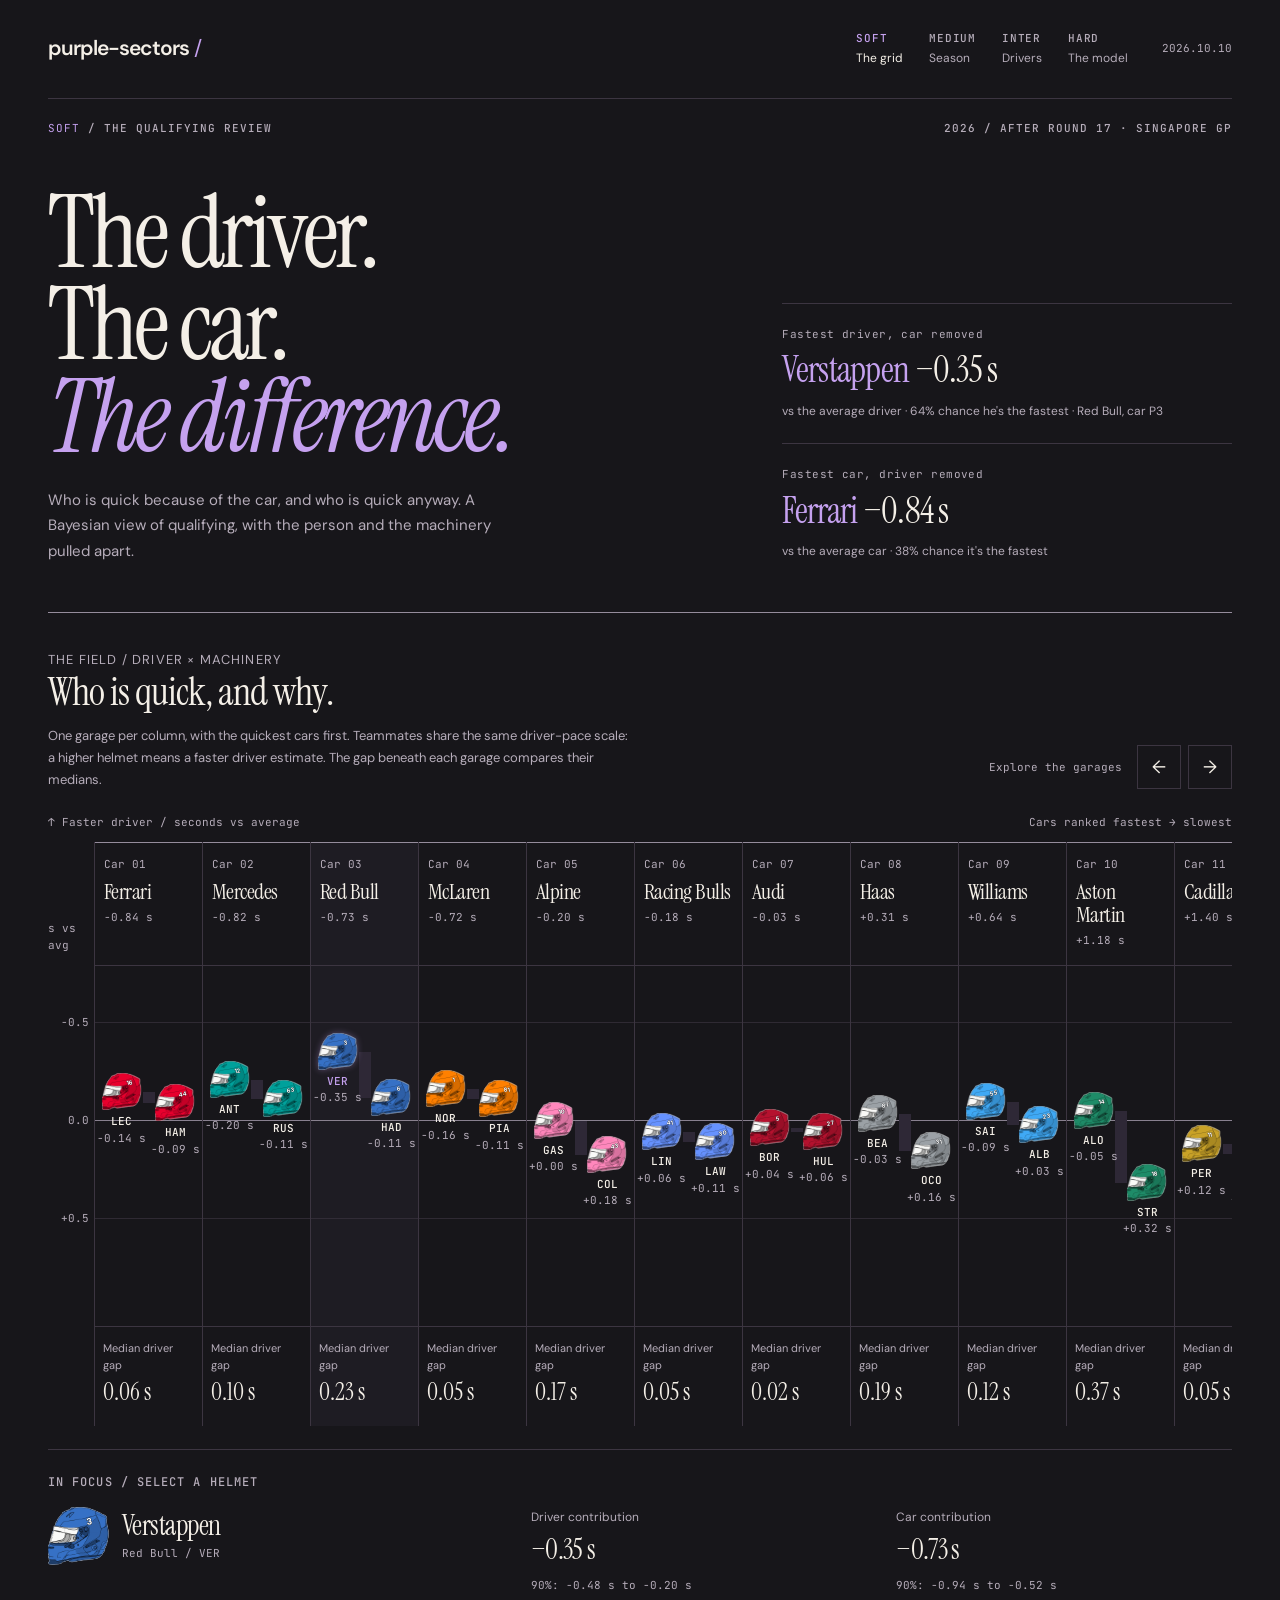
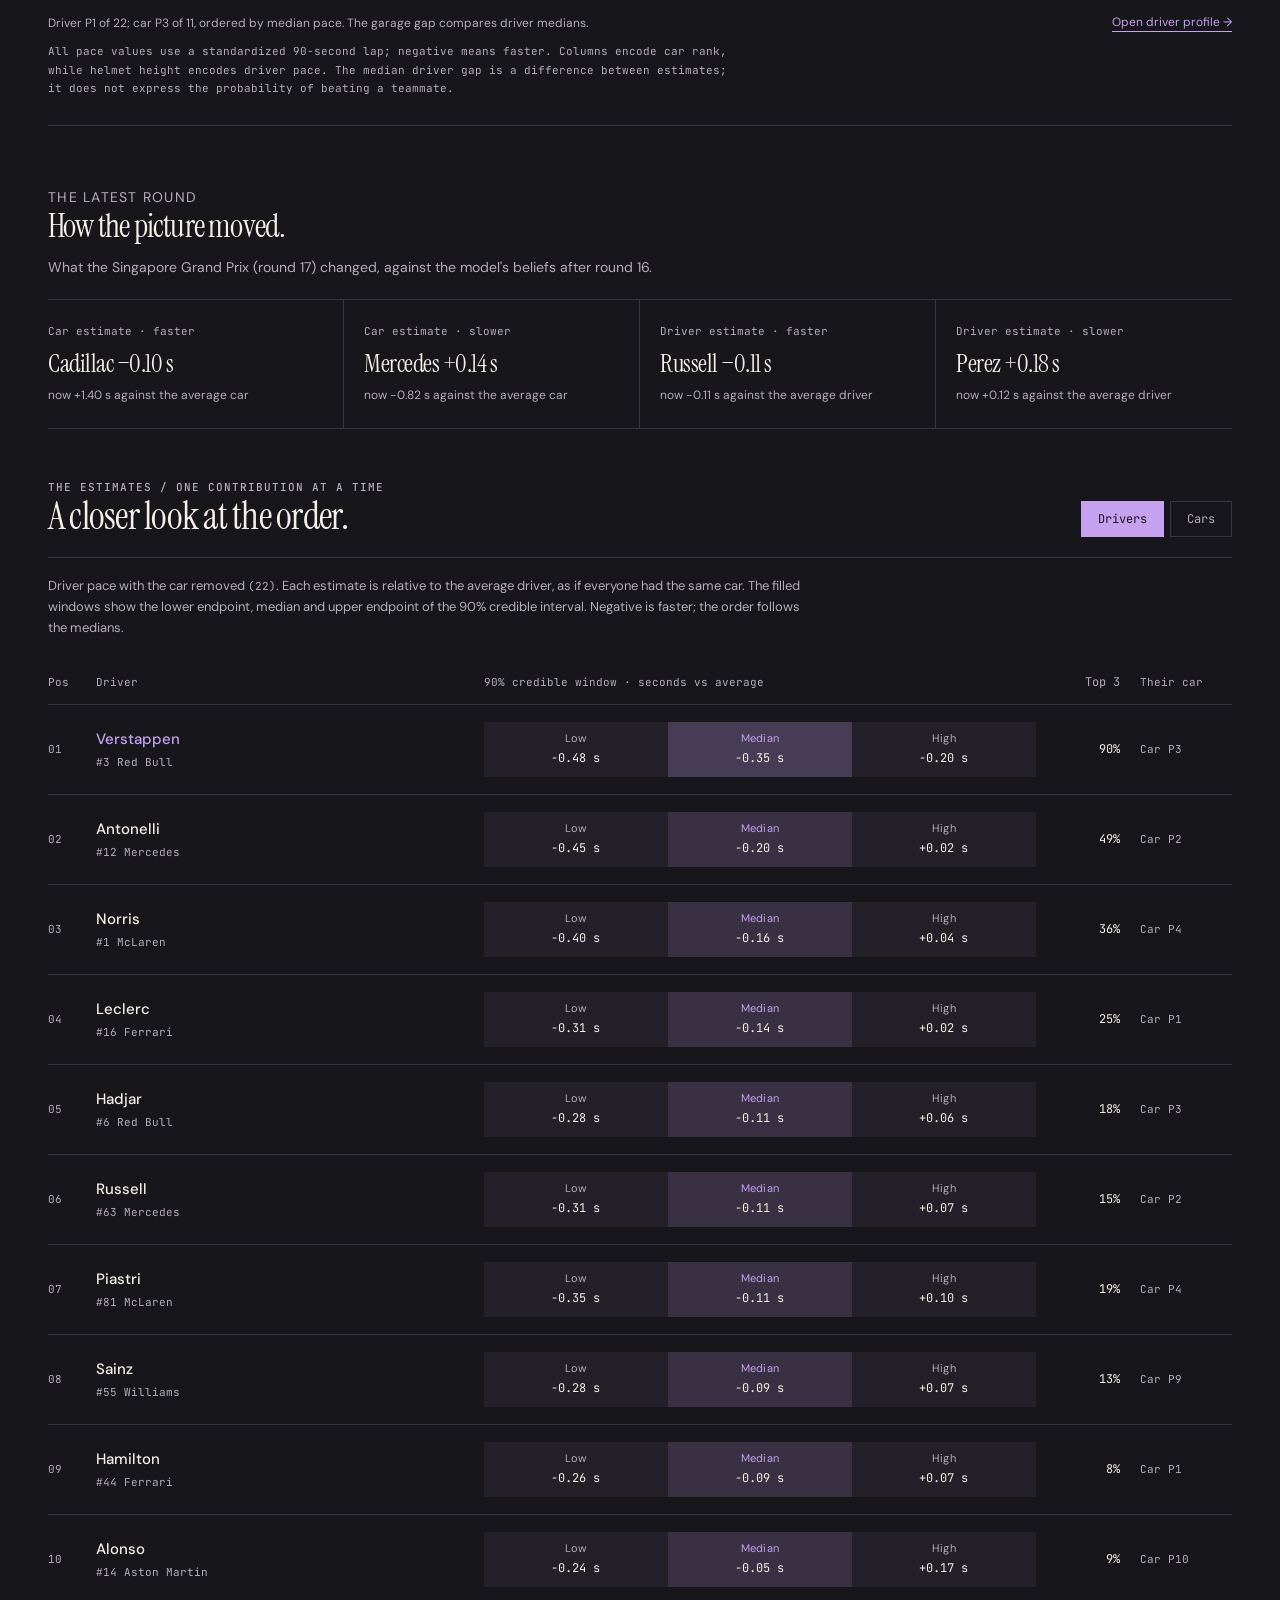
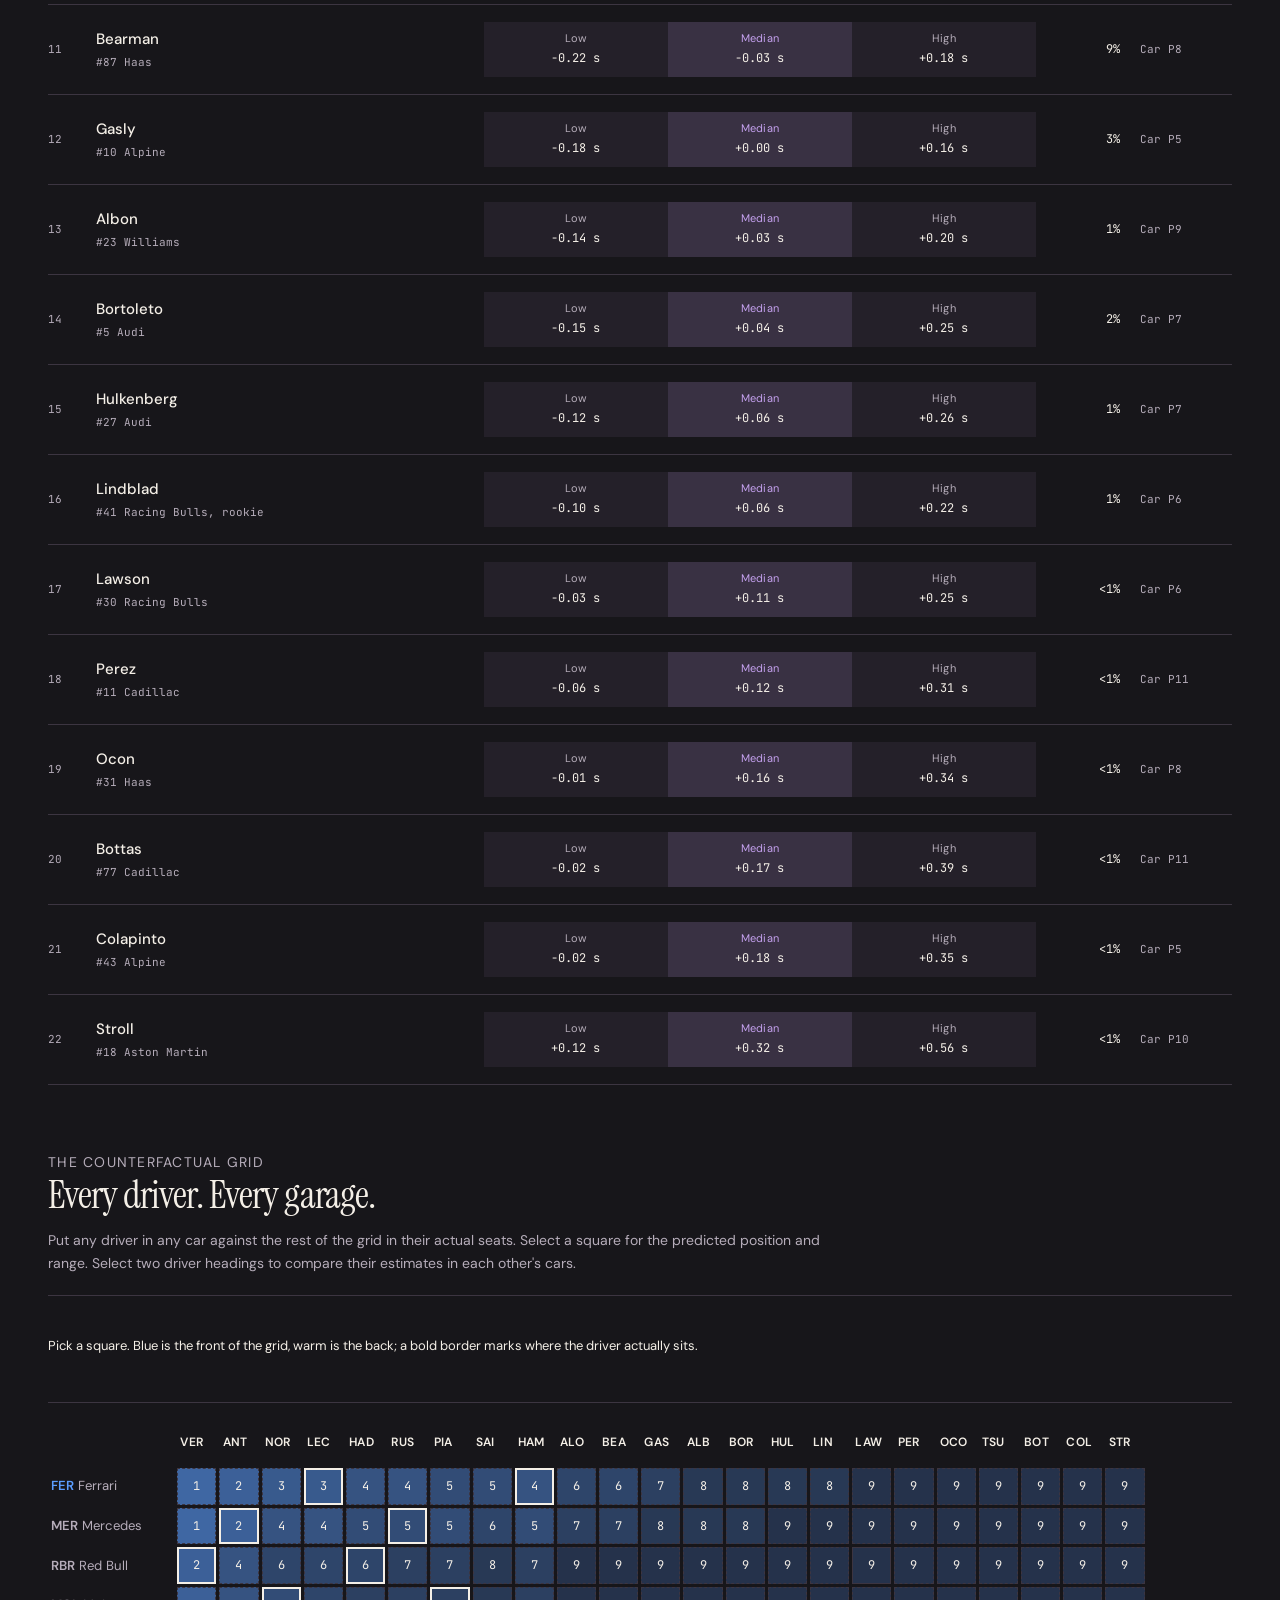
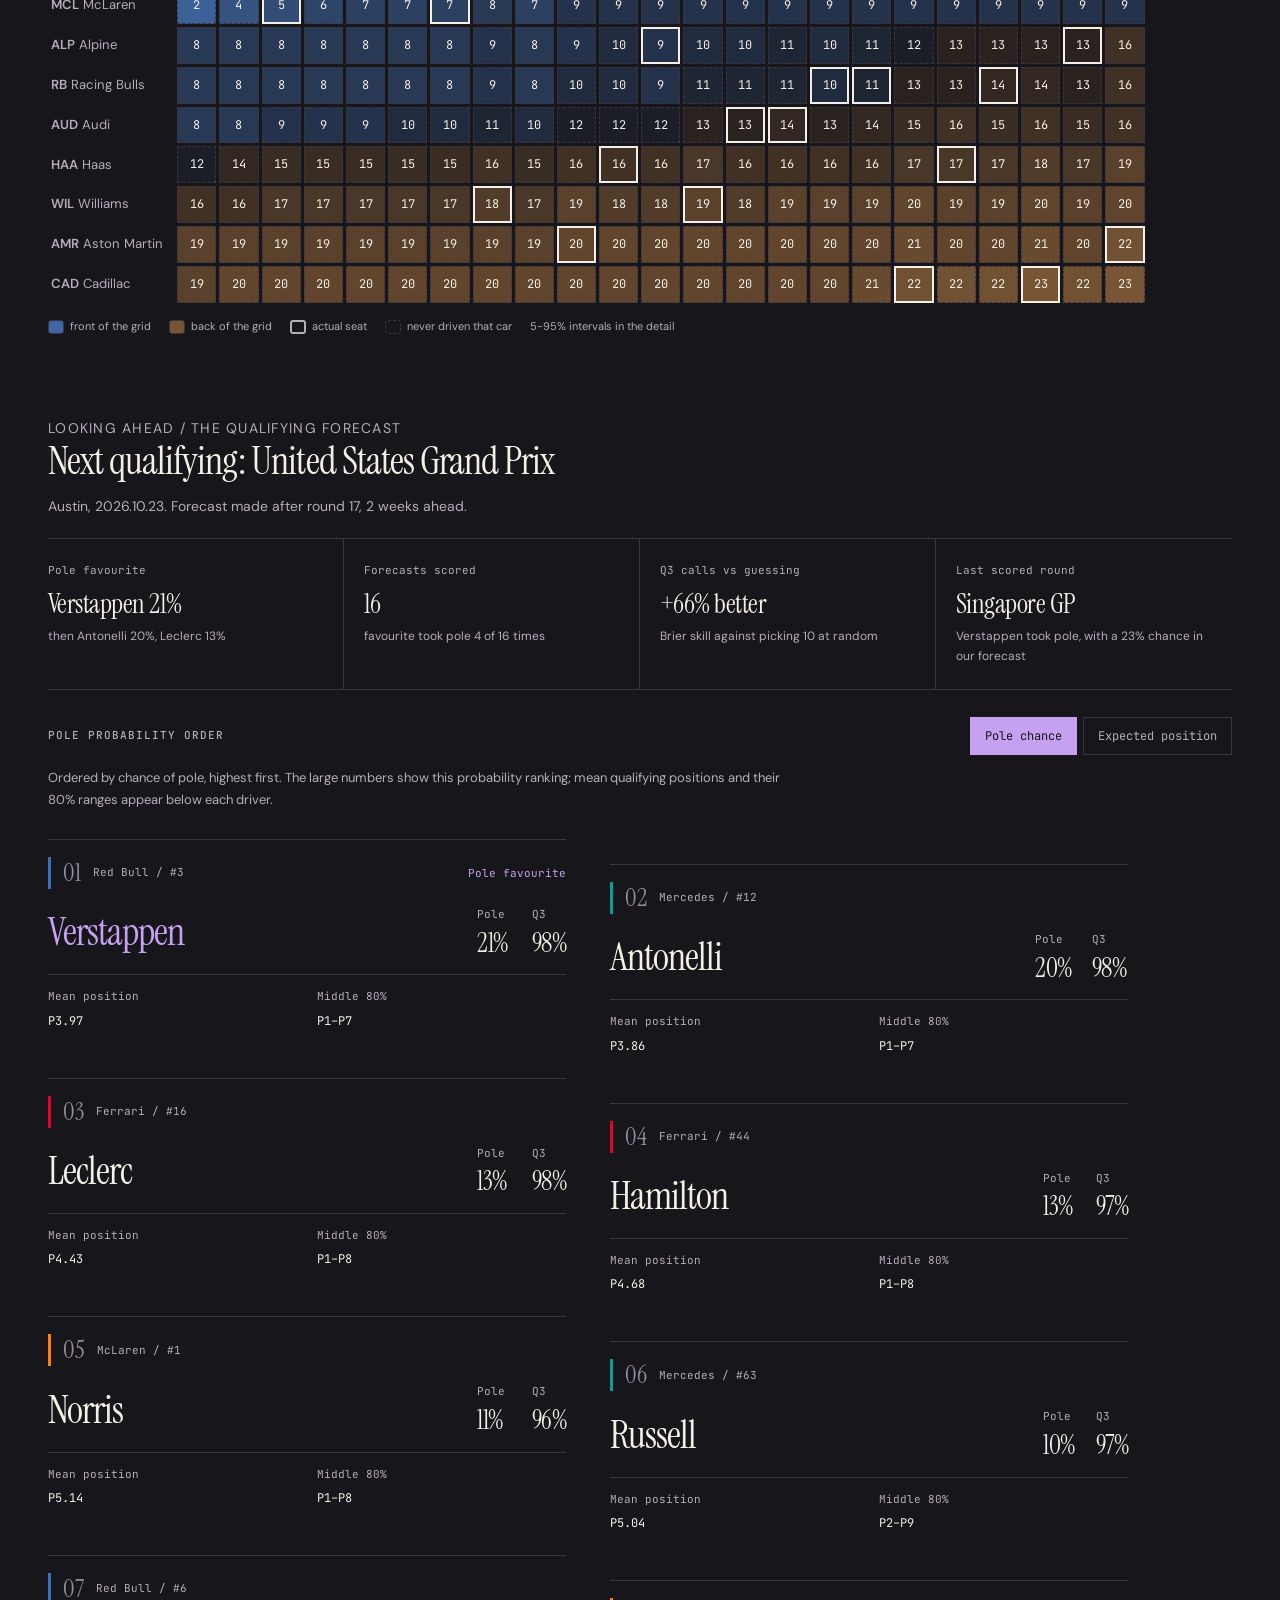
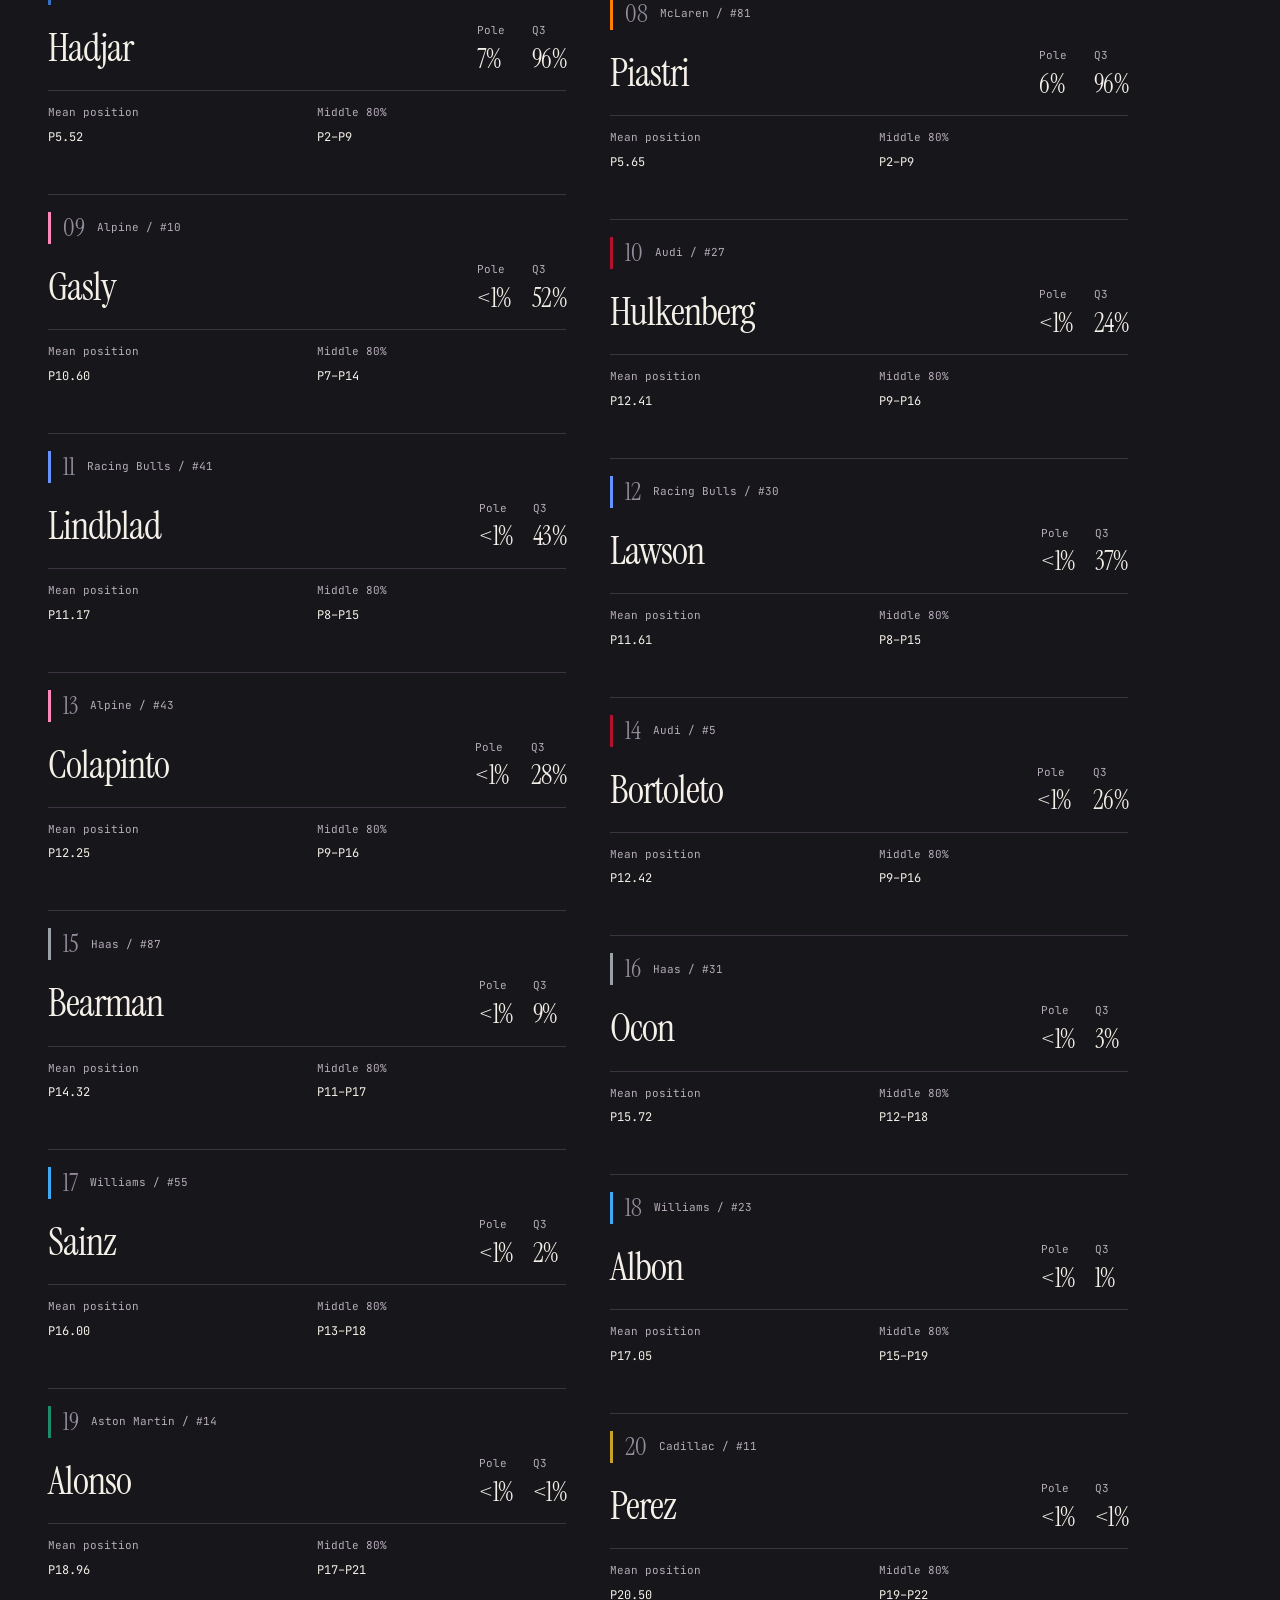
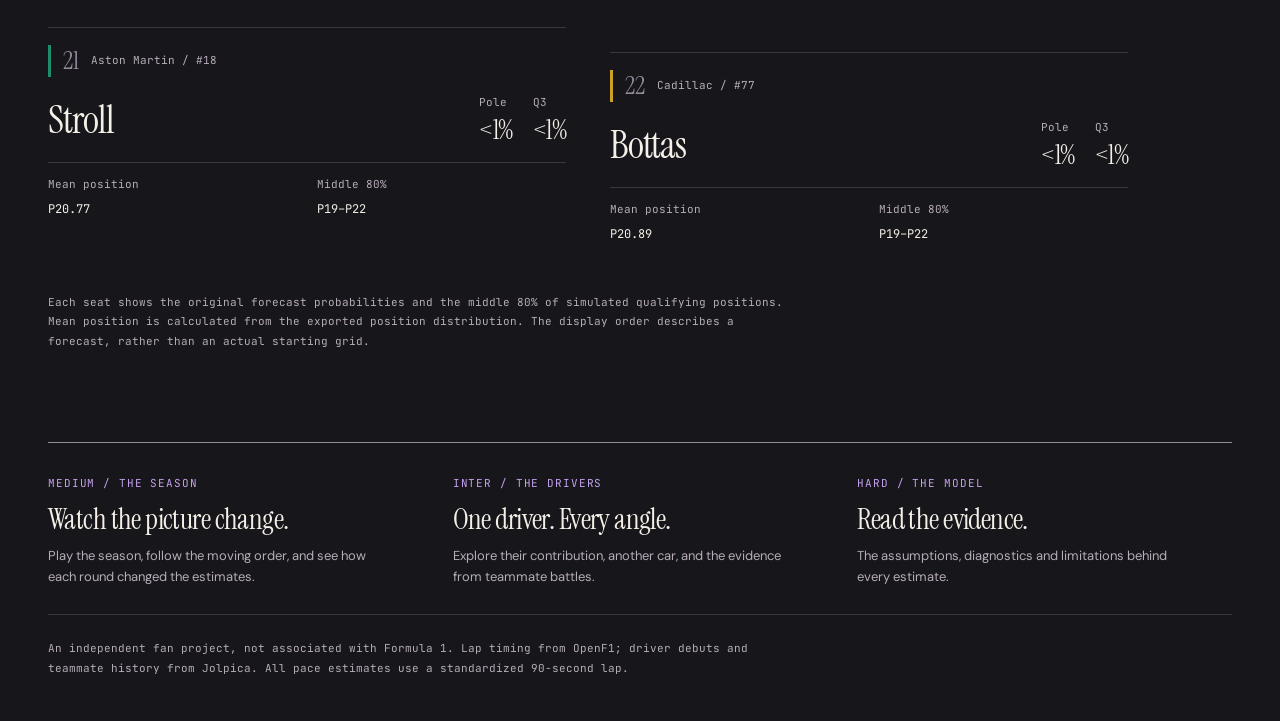
==== commit 4d83912f: "Apply dark Paddock Review design" ====
--- a/site/index.html
+++ b/site/index.html
@@ -232,23 +232,25 @@
 <noscript><p class="load-notice">Enable JavaScript to explore the qualifying estimates. The assumptions and model description are available on <a href="hard.html">The model</a>.</p></noscript>
 
 <section class="mapwrap" aria-labelledby="h2-map">
-  <div class="maphead">
-    <div><p class="eyebrow">The field / driver × machinery</p><h2 id="h2-map">Who is quick, and why.</h2><p>Faster drivers sit higher; faster cars sit further right. Both axes show pace against the grid average. Select a driver to see the estimates and their uncertainty.</p></div>
-    <label class="map-picker" for="map-driver">Explore a driver<select id="map-driver" disabled><option>Waiting for the latest fit</option></select></label>
+  <div class="maphead garage-map-head">
+    <div><p class="eyebrow">The field / driver × machinery</p><h2 id="h2-map">Who is quick, and why.</h2><p>One garage per column, with the quickest cars first. Teammates share the same driver-pace scale: a higher helmet means a faster driver estimate. The gap beneath each garage compares their medians.</p></div>
+    <div class="garage-tools" role="group" aria-label="Scroll car columns"><span>Explore the garages</span><button id="garage-prev" type="button" aria-label="Previous car columns">←</button><button id="garage-next" type="button" aria-label="Next car columns">→</button></div>
   </div>
-  <div class="map-layout">
-    <div class="mapscroll"><div class="mapbox" id="map" aria-label="Driver versus car pace. Use the driver selector or select a point to inspect the estimates."><svg id="map-svg" aria-hidden="true"></svg><div class="tip" id="tip" hidden></div></div></div>
-    <aside class="map-inspector" id="map-inspector" aria-live="polite">
-      <p class="eyebrow">In focus</p>
-      <div class="map-identity" id="map-identity"><h3>Select a driver</h3></div>
-      <dl class="map-metric"><dt>Driver contribution</dt><dd id="map-skill">—</dd><small id="map-skill-range">90% credible interval</small></dl>
-      <dl class="map-metric"><dt>Car contribution</dt><dd id="map-car">—</dd><small id="map-car-range">90% credible interval</small></dl>
-      <p id="map-reading">The model estimates a driver's contribution separately from their current car.</p>
-      <a class="profile-link" id="map-profile" href="inter.html">Open driver profile →</a>
-    </aside>
+  <div class="garage-scale-note"><span>↑ Faster driver / seconds vs average</span><span>Cars ranked fastest → slowest</span></div>
+  <div class="garage-scroll" id="garage-scroll" tabindex="0" role="region" aria-label="Ranked car columns and teammate gaps; scroll horizontally to explore all garages">
+    <div class="garage-chart" id="map"><svg id="map-svg" aria-hidden="true" hidden></svg><p>Loading the garages…</p></div>
   </div>
-  <p class="map-caption">Seconds on a standardized 90-second lap; negative means faster. Points show medians. The selected cross shows separate 90% driver and car ranges, rather than a joint region.</p>
+  <aside class="map-inspector garage-detail" id="map-inspector" aria-live="polite">
+    <p class="eyebrow">In focus / select a helmet</p>
+    <div class="map-identity" id="map-identity"><h3>Select a driver</h3></div>
+    <dl class="map-metric"><dt>Driver contribution</dt><dd id="map-skill">—</dd><small id="map-skill-range">90% credible interval</small></dl>
+    <dl class="map-metric"><dt>Car contribution</dt><dd id="map-car">—</dd><small id="map-car-range">90% credible interval</small></dl>
+    <p id="map-reading">The model estimates a driver's contribution separately from their current car.</p>
+    <a class="profile-link" id="map-profile" href="inter.html">Open driver profile →</a>
+  </aside>
+  <p class="map-caption">All pace values use a standardized 90-second lap; negative means faster. Columns encode car rank, while helmet height encodes driver pace. The median driver gap is a difference between estimates; it does not express the probability of beating a teammate.</p>
 </section>
+
 
 <section class="changes" id="changes" aria-labelledby="h2-changes" hidden>
   <div class="head"><div><p class="eyebrow">The latest round</p><h2 id="h2-changes">How the picture moved.</h2><p id="changes-sub"></p></div></div>
@@ -258,17 +260,17 @@
 <section class="ranking-block" aria-labelledby="rankings-heading">
   <div class="ranking-top"><div><p class="eyebrow">The estimates / one contribution at a time</p><h2 id="rankings-heading">A closer look at the order.</h2></div><div class="ranking-tabs" role="tablist" aria-label="Pace rankings"><button id="rank-driver-tab" type="button" role="tab" aria-controls="driver-ranking" aria-selected="true">Drivers</button><button id="rank-car-tab" type="button" role="tab" aria-controls="car-ranking" aria-selected="false" tabindex="-1">Cars</button></div></div>
   <section class="rk" id="driver-ranking" role="tabpanel" aria-labelledby="rank-driver-tab">
-    <p class="ranking-intro" id="h2-drv">Driver pace with the car removed <span class="count" id="n-drv"></span>. Each estimate is relative to the average driver, as if everyone had the same car. Ranges show where uncertainty remains; the displayed order follows the medians.</p>
+    <p class="ranking-intro" id="h2-drv">Driver pace with the car removed <span class="count" id="n-drv"></span>. Each estimate is relative to the average driver, as if everyone had the same car. The filled windows show the lower endpoint, median and upper endpoint of the 90% credible interval. Negative is faster; the order follows the medians.</p>
     <div role="table" aria-label="Driver contribution estimates" aria-describedby="h2-drv">
-      <div class="thead" role="row"><span role="columnheader">Pos</span><span role="columnheader">Driver</span><span class="range-head" role="columnheader">Pace range · 90%</span><span class="r" role="columnheader">s vs avg</span><span class="r" role="columnheader">Top 3</span><span class="seat-head" role="columnheader">Their car</span></div>
+      <div class="thead" role="row"><span role="columnheader">Pos</span><span role="columnheader">Driver</span><span class="range-head" role="columnheader">90% credible window · seconds vs average</span><span class="r" role="columnheader">Top 3</span><span class="seat-head" role="columnheader">Their car</span></div>
       <div id="drv-rows" role="rowgroup"></div>
     </div>
   </section>
   <section class="rk" id="car-ranking" role="tabpanel" aria-labelledby="rank-car-tab" hidden>
     <div class="cars">
-      <p class="ranking-intro" id="h2-car">Car pace with the drivers removed <span class="count" id="n-car"></span>. Each car is compared with the average car, as if every car had the same driver. Dot: median. Line: 90% credible interval.</p>
+      <p class="ranking-intro" id="h2-car">Car pace with the drivers removed <span class="count" id="n-car"></span>. Each car is compared with the average car, as if every car had the same driver. The filled windows show the lower endpoint, median and upper endpoint of the 90% credible interval. Negative is faster.</p>
       <div role="table" aria-label="Car contribution estimates" aria-describedby="h2-car">
-        <div class="thead" role="row"><span role="columnheader">Pos</span><span role="columnheader">Car</span><span class="range-head" role="columnheader">Pace range · 90%</span><span class="r" role="columnheader">s vs avg</span><span class="r" role="columnheader">Fastest</span></div>
+        <div class="thead" role="row"><span role="columnheader">Pos</span><span role="columnheader">Car</span><span class="range-head" role="columnheader">90% credible window · seconds vs average</span><span class="r" role="columnheader">Fastest</span></div>
         <div id="car-rows" role="rowgroup"></div>
       </div>
     </div>
@@ -283,8 +285,13 @@
 <section class="next" id="next" aria-labelledby="h2-next" hidden>
   <div class="head"><div><p class="eyebrow">Looking ahead / the qualifying forecast</p><h2 id="h2-next"></h2><p id="next-sub"></p></div></div>
   <div class="stats" id="next-card"></div>
-  <div class="gridbox" id="next-grid" role="list" aria-label="Likely starting grid, pole at the top left"></div>
-  <p class="fine">The grid as the model expects it, pole at the top left. Each seat includes a likely position range and its chance of pole or Q3. The probabilities come from the posterior's simulated qualifying sessions, played out through Q1, Q2 and Q3.</p>
+  <div class="forecast-toolbar">
+    <p class="eyebrow" id="forecast-order-title">Pole probability order</p>
+    <div class="forecast-order-controls" role="group" aria-label="Forecast display order"><button id="forecast-pole-order" type="button" aria-pressed="true">Pole chance</button><button id="forecast-expected-order" type="button" aria-pressed="false">Expected position</button></div>
+  </div>
+  <p class="forecast-order-note" id="forecast-order-note" role="status" aria-live="polite">Ordered by chance of pole, highest first.</p>
+  <div class="gridbox forecast-grid" id="next-grid" role="list" aria-label="Forecast ordered by chance of pole"></div>
+  <p class="fine forecast-method-note">Each seat shows the original forecast probabilities and the middle 80% of simulated qualifying positions. Mean position is calculated from the exported position distribution. The display order describes a forecast, rather than an actual starting grid.</p>
 </section>
 
 <section class="router" aria-label="Continue exploring">
@@ -327,6 +334,17 @@
       e.preventDefault(); openRanking(e.key === 'Home' ? 'driver' : e.key === 'End' ? 'car' : kind === 'driver' ? 'car' : 'driver', true);
     }
   });
+}
+
+// Presentation only: use the exported interval endpoints and median verbatim.
+// Requires the page's existing sec(value) and safe(text) helpers.
+function credibleWindow(lo, median, hi) {
+  const description = `90% credible interval ${sec(lo)} to ${sec(hi)}; median ${sec(median)}. Seconds against the grid average; negative is faster.`;
+  return `<span class="credible-window" role="img" aria-label="${safe(description)}">
+    <span class="credible-bound credible-low" aria-hidden="true"><small>Low</small><b>${sec(lo)}</b></span>
+    <span class="credible-bound credible-median" aria-hidden="true"><small>Median</small><b>${sec(median)}</b></span>
+    <span class="credible-bound credible-high" aria-hidden="true"><small>High</small><b>${sec(hi)}</b></span>
+  </span>`;
 }
 
 function render(D) {
@@ -350,112 +368,99 @@
   $('h-car-s').textContent = `vs the average car · ${pct(c0.p_fast)} chance it's the fastest`;
   if (drivers.length) {
     window.__MAP = [drivers, cars, carRank];
-    const picker = $('map-driver');
-    picker.replaceChildren(...drivers.map(d => { const option = document.createElement('option'); option.value = d.code; option.textContent = d.name + ' / ' + d.team; return option; }));
-    picker.disabled = false;
     MAP_SELECTED = drivers.some(d => d.code === MAP_SELECTED) ? MAP_SELECTED : drivers[0].code;
     drawMap(drivers, cars, carRank);
   }
-  const dl = Math.min(...drivers.map(d => d.skill[0])) - 0.02, dh = Math.max(...drivers.map(d => d.skill[2])) + 0.02;
-  const X = v => ((v - dl) / (dh - dl) * 100).toFixed(2) + '%';
   $('n-drv').textContent = `(${drivers.length})`;
   $('drv-rows').innerHTML = drivers.map((d, i) => {
     const cr = carRank[d.team];
     return `<div class="trow${i === 0 ? ' top' : ''}" role="row">
       <span class="row-pos" role="cell">${String(i + 1).padStart(2, '0')}</span>
       <span class="nm" role="cell"><a href="inter.html#${encodeURIComponent(d.code)}">${safe(last(d.name))}</a><span class="sub">#${d.number} ${safe(d.team)}${d.history ? '' : ', rookie'}</span></span>
-      <span class="range-cell" role="cell"><span class="rng" aria-hidden="true"><i class="ax0" style="left:${X(0)}"></i><i class="bar" style="left:${X(d.skill[0])};width:calc(${X(d.skill[2])} - ${X(d.skill[0])})"></i><i class="dot" style="left:${X(d.skill[1])}"></i></span><small class="ci-label">90%: ${sec(d.skill[0])} to ${sec(d.skill[2])}</small></span>
-      <span class="r" role="cell">${sec(d.skill[1])}</span><span class="r" role="cell">${pct(d.p_top3)}</span>
+      <span class="range-cell" role="cell">${credibleWindow(d.skill[0], d.skill[1], d.skill[2])}</span>
+      <span class="r" role="cell">${pct(d.p_top3)}</span>
       <span class="seat-rank" role="cell">Car P${cr}</span></div>`;
   }).join('');
-  const cl = Math.min(...cars.map(c => c.lo)) - 0.05, ch = Math.max(...cars.map(c => c.hi)) + 0.05;
-  const XC = v => ((v - cl) / (ch - cl) * 100).toFixed(2) + '%';
   $('n-car').textContent = `(${cars.length})`;
   $('car-rows').innerHTML = cars.map((c, i) => `<div class="trow${i === 0 ? ' top' : ''}" role="row">
       <span class="row-pos" role="cell">${String(i + 1).padStart(2, '0')}</span><span class="nm" role="cell">${safe(c.team)}</span>
-      <span class="range-cell" role="cell"><span class="rng" aria-hidden="true"><i class="ax0" style="left:${XC(0)}"></i><i class="bar" style="left:${XC(c.lo)};width:calc(${XC(c.hi)} - ${XC(c.lo)})"></i><i class="dot" style="left:${XC(c.med)}"></i></span><small class="ci-label">90%: ${sec(c.lo)} to ${sec(c.hi)}</small></span>
-      <span class="r" role="cell">${sec(c.med)}</span><span class="r" role="cell">${pct(c.p_fast)}</span></div>`).join('');
+      <span class="range-cell" role="cell">${credibleWindow(c.lo, c.med, c.hi)}</span>
+      <span class="r" role="cell">${pct(c.p_fast)}</span></div>`).join('');
+}
+
+function garageGap(value) {
+  const gap = Math.abs(value);
+  return gap > 1e-12 && gap < .005 ? '<0.01 s' : gap.toFixed(2) + ' s';
+}
+
+function focusMapDriver(code) {
+  if (!window.__MAP) return;
+  const [drivers, cars, carRank] = window.__MAP;
+  const selected = drivers.find(d => d.code === code);
+  if (!selected) return;
+  MAP_SELECTED = selected.code;
+  const car = cars.find(c => c.team === selected.team);
+  $('map').querySelectorAll('.garage-driver').forEach(button => button.setAttribute('aria-pressed', String(button.dataset.driver === code)));
+  $('map').querySelectorAll('.garage-column').forEach(column => column.classList.toggle('is-focused', column.dataset.team === selected.team));
+  $('map-identity').innerHTML = helmet(selected, selected.team, false) + `<div><h3>${safe(last(selected.name))}</h3><small>${safe(selected.team)} / ${safe(selected.code)}</small></div>`;
+  $('map-skill').textContent = sec(selected.skill[1]);
+  $('map-skill-range').textContent = `90%: ${sec(selected.skill[0])} to ${sec(selected.skill[2])}`;
+  $('map-car').textContent = sec(car.med);
+  $('map-car-range').textContent = `90%: ${sec(car.lo)} to ${sec(car.hi)}`;
+  $('map-reading').textContent = `Driver P${drivers.indexOf(selected) + 1} of ${drivers.length}; car P${carRank[selected.team]} of ${cars.length}, ordered by median pace. The garage gap compares driver medians.`;
+  $('map-profile').href = 'inter.html#' + encodeURIComponent(selected.code);
 }
 
 function drawMap(drivers, cars, carRank) {
-  const box = $('map'), svg = $('map-svg'), selected = drivers.find(d => d.code === MAP_SELECTED) || drivers[0];
-  const W = Math.max(240, box.clientWidth), H = W < 480 ? 370 : 480;
-  box.style.height = H + 'px';
-  const L = 53, R = W - 20, T = 51, B = H - 64;
-  const carsByTeam = Object.fromEntries(cars.map(c => [c.team, c]));
-  const cmin = Math.min(0, ...cars.map(c => c.lo)), cmax = Math.max(0, ...cars.map(c => c.hi));
-  const dmin = Math.min(0, ...drivers.map(d => d.skill[0])), dmax = Math.max(0, ...drivers.map(d => d.skill[2]));
-  const cp = Math.max(.03, (cmax - cmin) * .12), dp = Math.max(.03, (dmax - dmin) * .15);
-  const xmin = cmin - cp, xmax = cmax + cp, ymin = dmin - dp, ymax = dmax + dp;
-  const X = v => R - (v - xmin) / (xmax - xmin) * (R - L);
-  const Y = v => T + (v - ymin) / (ymax - ymin) * (B - T);
-  const tickValues = (lo, hi, count) => {
-    const raw = (hi - lo) / count, power = 10 ** Math.floor(Math.log10(raw));
-    const step = [1, 2, 2.5, 5, 10].map(v => v * power).find(v => v >= raw) || power * 10;
-    const values = []; for (let v = Math.ceil(lo / step) * step; v <= hi + step * .01; v += step) values.push(Math.abs(v) < step * .001 ? 0 : v);
-    return values;
+  const box = $('map');
+  const active = document.activeElement;
+  const focusedCode = active && active.classList.contains('garage-driver') ? active.dataset.driver : null;
+  const orderedCars = [...cars].sort((a, b) => a.med - b.med);
+  const groups = orderedCars.map(car => ({ car, members: drivers.filter(d => d.team === car.team).sort((a, b) => a.skill[1] - b.skill[1]) }));
+  const H = window.innerWidth < 600 ? 320 : 360, T = 35, B = H - 72;
+  const low = Math.min(0, ...drivers.map(d => d.skill[0])), high = Math.max(0, ...drivers.map(d => d.skill[2]));
+  const pad = Math.max(.035, (high - low) * .12), ymin = low - pad, ymax = high + pad;
+  const Y = value => T + (value - ymin) / (ymax - ymin) * (B - T);
+  const raw = (ymax - ymin) / 4, power = 10 ** Math.floor(Math.log10(raw));
+  const step = [1, 2, 2.5, 5, 10].map(v => v * power).find(v => v >= raw) || power * 10;
+  const ticks = [];
+  for (let value = Math.ceil(ymin / step) * step; value <= ymax + step * .001; value += step) ticks.push(Math.abs(value) < step * .001 ? 0 : value);
+  const tick = value => {
+    const decimals = Math.abs(value - Math.round(value * 10) / 10) < 1e-9 ? 1 : Math.abs(value - Math.round(value * 100) / 100) < 1e-9 ? 2 : 3;
+    return minus((value > 0 ? '+' : '') + value.toFixed(decimals));
   };
-  const tick = v => {
-    const precision = Math.abs(v - Math.round(v * 10) / 10) < 1e-9 ? 1 : Math.abs(v - Math.round(v * 100) / 100) < 1e-9 ? 2 : 3;
-    return minus((v > 0 ? '+' : '') + v.toFixed(precision));
-  };
-  svg.setAttribute('viewBox', `0 0 ${W} ${H}`);
-  let g = `<rect x="${L}" y="${T}" width="${R-L}" height="${B-T}" fill="none" stroke="var(--rule)"/>`;
-  tickValues(ymin, ymax, 4).forEach(v => g += `<line x1="${L}" x2="${R}" y1="${Y(v)}" y2="${Y(v)}" stroke="var(--rule)" stroke-opacity=".6"/><text x="${L-9}" y="${Y(v)+4}" text-anchor="end">${tick(v)}</text>`);
-  tickValues(xmin, xmax, W < 480 ? 3 : 4).forEach(v => g += `<text x="${X(v)}" y="${B+23}" text-anchor="${X(v)<L+24?'start':X(v)>R-24?'end':'middle'}">${tick(v)}</text>`);
-  g += `<line x1="${X(0)}" x2="${X(0)}" y1="${T}" y2="${B}" stroke="var(--ink-3)" stroke-dasharray="2 5"/><line x1="${L}" x2="${R}" y1="${Y(0)}" y2="${Y(0)}" stroke="var(--ink-3)" stroke-dasharray="2 5"/>
-    <text x="${L}" y="17">↑ Faster driver · s vs avg</text><text x="${R}" y="${H-7}" text-anchor="end">Faster car → · s vs avg</text>`;
-  // The four familiar descriptions remain visible above/below their respective sides.
-  g += `<text class="map-q" x="${L}" y="${T-13}">${W<480?'Fast driver / slow car':'Fast driver · slower car'}</text><text class="map-q" x="${R}" y="${T-13}" text-anchor="end">${W<480?'Fast / fast':'Fast driver · fast car'}</text>
-    <text class="map-q" x="${L}" y="${B-10}">${W<480?'Slow / slow':'Slower driver · slower car'}</text><text class="map-q" x="${R}" y="${B-10}" text-anchor="end">${W<480?'Slow driver / fast car':'Slower driver · fast car'}</text>`;
-  const points = drivers.map(d => ({ d, c: carsByTeam[d.team], x: X(carsByTeam[d.team].med), y: Y(d.skill[1]) }));
-  const focus = points.find(p => p.d.code === selected.code);
-  g += `<line x1="${X(focus.c.lo)}" x2="${X(focus.c.hi)}" y1="${focus.y}" y2="${focus.y}" stroke="var(--accent)" stroke-width="1.5"/><line x1="${focus.x}" x2="${focus.x}" y1="${Y(selected.skill[0])}" y2="${Y(selected.skill[2])}" stroke="var(--accent)" stroke-width="1.5"/>`;
-  const labels = [];
-  const ordered = [focus, ...points.filter(p => p !== focus)];
-  ordered.forEach(p => {
-    if (W < 480 && p !== focus) return;
-    const width = 27, height = 15;
-    const candidates = [[11,-9],[11,18],[-width-11,-9],[-width-11,18],[11,-26],[-width-11,34]];
-    let label = null;
-    for (const [dx,dy] of candidates) {
-      const x = Math.max(L+2,Math.min(R-width-2,p.x+dx)), y = Math.max(T+17,Math.min(B-26,p.y+dy));
-      const rect = {x,y:y-height,width,height};
-      if (!labels.some(a => rect.x < a.x+a.width+5 && rect.x+rect.width+5 > a.x && rect.y < a.y+a.height+3 && rect.y+rect.height+3 > a.y)) { label = { ...rect, baseline:y }; break; }
-    }
-    if (label) { labels.push(label); g += `<text class="map-code${p===focus?' selected':''}" x="${label.x}" y="${label.baseline}">${safe(p.d.code)}</text>`; }
+  box.style.setProperty('--garage-count', String(groups.length));
+  box.style.setProperty('--garage-width', Math.max(108, ...groups.map(group => group.members.length * 46)) + 'px');
+  box.style.setProperty('--garage-plot-height', H + 'px');
+  const axis = `<div class="garage-axis" aria-hidden="true"><div class="garage-axis-head">s vs<br>avg</div><div class="garage-axis-plot"><svg id="map-svg" viewBox="0 0 46 ${H}">${ticks.map(value => `<text x="41" y="${Y(value) + 4}" text-anchor="end">${tick(value)}</text>`).join('')}</svg></div></div>`;
+  const columns = groups.map(({ car, members }, rank) => {
+    const guides = ticks.map(value => `<span class="garage-guide${value === 0 ? ' garage-average' : ''}" style="top:${Y(value)}px"></span>`).join('');
+    const ribbon = members.length > 1 ? `<span class="garage-gap-fill" style="top:${Y(members[0].skill[1])}px;height:${Math.max(1, Y(members[members.length - 1].skill[1]) - Y(members[0].skill[1]))}px" aria-hidden="true"></span>` : '';
+    const marks = members.map((d, i) => `<button type="button" class="garage-driver" data-driver="${safe(d.code)}" style="top:${Y(d.skill[1]) - 20}px;left:${i / members.length * 100}%;width:${100 / members.length}%" aria-pressed="${d.code === MAP_SELECTED}" aria-label="${safe(d.name)}, ${safe(d.team)}: driver contribution ${sec(d.skill[1])}. Show pace ranges.">${helmet(d, d.team, false)}<span class="garage-driver-code">${safe(d.code)}</span><span class="garage-driver-pace">${sec(d.skill[1])}</span></button>`).join('');
+    let gap;
+    if (members.length === 2) gap = `<span class="garage-gap-label">Median driver gap</span><strong>${safe(garageGap(members[1].skill[1] - members[0].skill[1]))}</strong>`;
+    else if (members.length > 2) gap = `<span class="garage-gap-label">Adjacent median gaps</span>${members.slice(1).map((d, i) => `<span class="garage-adjacent-gap">${safe(members[i].code)}–${safe(d.code)}<b>${safe(garageGap(d.skill[1] - members[i].skill[1]))}</b></span>`).join('')}`;
+    else gap = `<span class="garage-gap-label">${members.length ? 'One shown driver' : 'No shown drivers'}</span>`;
+    return `<article class="garage-column${members.some(d => d.code === MAP_SELECTED) ? ' is-focused' : ''}" data-team="${safe(car.team)}" aria-label="Car ${rank + 1}: ${safe(car.team)}"><header class="garage-car-head"><span class="garage-rank">Car ${String(rank + 1).padStart(2, '0')}</span><h3>${safe(car.team)}</h3><span class="garage-car-pace">${sec(car.med)}</span></header><div class="garage-plot">${guides}${ribbon}${marks}</div><footer class="garage-gap">${gap}</footer></article>`;
+  }).join('');
+  box.innerHTML = axis + `<div class="garage-columns">${columns}</div>`;
+  focusMapDriver(MAP_SELECTED || drivers[0].code);
+  if (focusedCode) {
+    const replacement = [...box.querySelectorAll('.garage-driver')].find(button => button.dataset.driver === focusedCode);
+    if (replacement) replacement.focus({ preventScroll: true });
+  }
+}
+$('map').addEventListener('click', event => {
+  const button = event.target.closest('.garage-driver');
+  if (button) focusMapDriver(button.dataset.driver);
+});
+for (const [id, direction] of [['garage-prev', -1], ['garage-next', 1]]) {
+  $(id).addEventListener('click', () => {
+    const scroll = $('garage-scroll');
+    const reducedMotion = window.matchMedia && window.matchMedia('(prefers-reduced-motion: reduce)').matches;
+    scroll.scrollBy({ left: direction * Math.max(216, scroll.clientWidth - 46), behavior: reducedMotion ? 'auto' : 'smooth' });
   });
-  svg.innerHTML = g;
-  box.querySelectorAll('.map-point').forEach(node => node.remove());
-  points.forEach(p => {
-    const button = document.createElement('button'); button.type = 'button'; button.className = 'map-point'; button.dataset.driver = p.d.code;
-    button.style.left = p.x + 'px'; button.style.top = p.y + 'px'; button.style.setProperty('--team', TEAM[p.d.team] || 'var(--ink-2)');
-    button.setAttribute('aria-pressed', String(p === focus)); button.setAttribute('aria-label', `${p.d.name}, ${p.d.team}: driver ${sec(p.d.skill[1])}, car ${sec(p.c.med)}. Open estimates.`);
-    button.title = p.d.name + ' / ' + p.d.team;
-    box.appendChild(button);
-  });
-  box.onclick = e => {
-    const target = e.target.closest('.map-point');
-    if (e.detail === 0) {
-      if (target) {
-        MAP_SELECTED = target.dataset.driver; drawMap(...window.__MAP);
-        const activePoint = [...box.querySelectorAll('.map-point')].find(button => button.dataset.driver === MAP_SELECTED);
-        if (activePoint) activePoint.focus({ preventScroll: true });
-      }
-      return;
-    }
-    const bounds = box.getBoundingClientRect(), x = e.clientX - bounds.left, y = e.clientY - bounds.top;
-    const nearest = points.map(p => ({p, distance:Math.hypot(x-p.x,y-p.y)})).sort((a,b) => a.distance-b.distance)[0];
-    if (nearest && nearest.distance <= 32) { MAP_SELECTED = nearest.p.d.code; drawMap(...window.__MAP); }
-  };
-  $('map-driver').value = selected.code;
-  $('map-identity').innerHTML = helmet(selected, selected.team, false) + `<div><h3>${safe(last(selected.name))}</h3><small>${safe(selected.team)} / ${safe(selected.code)}</small></div>`;
-  $('map-skill').textContent = sec(selected.skill[1]); $('map-skill-range').textContent = `90%: ${sec(selected.skill[0])} to ${sec(selected.skill[2])}`;
-  $('map-car').textContent = sec(focus.c.med); $('map-car-range').textContent = `90%: ${sec(focus.c.lo)} to ${sec(focus.c.hi)}`;
-  $('map-reading').textContent = `Driver P${drivers.indexOf(selected)+1} of ${drivers.length}; car P${carRank[selected.team]} of ${cars.length}, ordered by their median estimates.`;
-  $('map-profile').href = 'inter.html#' + encodeURIComponent(selected.code);
-}
-$('map-driver').addEventListener('change', e => { MAP_SELECTED = e.target.value; if (window.__MAP) drawMap(...window.__MAP); });
+}
 
 
 // "What changed this weekend": the latest round against the one before, for drivers and cars
@@ -481,37 +486,88 @@
   }).catch(() => {});
 }
 
-// Next qualifying: the latest forecast, plus how earlier forecasts scored
+// Display-only forecast ordering. The exporter already sorts by this same
+// dot product of the rounded position distribution; it exports no pos_mean.
+function forecastMeanPosition(driver) {
+  if (Array.isArray(driver.pos_dist) && driver.pos_dist.length && driver.pos_dist.every(p => Number.isFinite(p))) {
+    return driver.pos_dist.reduce((sum, probability, i) => sum + probability * (i + 1), 0);
+  }
+  return Number.isFinite(driver.pos_mean) ? driver.pos_mean : null;
+}
+
+function orderedForecastDrivers(drivers, mode = 'pole') {
+  const preserveExportedOrder = mode === 'expected' && drivers.some(driver => forecastMeanPosition(driver) == null);
+  return drivers.map((driver, index) => ({ driver, index, mean: forecastMeanPosition(driver) })).sort((a, b) => {
+    if (preserveExportedOrder) return a.index - b.index;
+    const poleDifference = b.driver.p_pole - a.driver.p_pole;
+    const meanDifference = a.mean != null && b.mean != null ? a.mean - b.mean : a.mean != null ? -1 : b.mean != null ? 1 : 0;
+    return mode === 'expected'
+      ? meanDifference || poleDifference || a.index - b.index
+      : poleDifference || meanDifference || a.index - b.index;
+  }).map(item => item.driver);
+}
+
+function renderForecastGrid(drivers, mode = 'pole') {
+  const ordered = orderedForecastDrivers(drivers, mode);
+  const maximumPole = Math.max(...drivers.map(driver => driver.p_pole));
+  const favourites = drivers.filter(driver => driver.p_pole === maximumPole);
+  return ordered.map((driver, i) => {
+    const favourite = driver.p_pole === maximumPole, mean = forecastMeanPosition(driver);
+    const meanText = mean == null ? 'Unavailable' : 'P' + mean.toFixed(2);
+    const rangeText = `P${driver.pos_lo}–P${driver.pos_hi}`;
+    const orderName = mode === 'pole' ? 'pole-probability order' : 'expected-position order';
+    return `<div class="forecast-seat${favourite ? ' forecast-favourite' : ''}" role="listitem" data-driver="${safe(driver.code)}" style="--team:${TEAM[driver.team] || 'var(--ink-3)'}"
+        aria-label="${safe(driver.name)}, ${safe(driver.team)}: ${i + 1} in ${orderName}; pole ${pct(driver.p_pole)}, Q3 ${pct(driver.p_q3)}, mean position ${meanText}, middle 80 percent ${rangeText}">
+      <div class="forecast-seat-head"><span class="forecast-order-number" aria-hidden="true">${String(i + 1).padStart(2, '0')}</span><span class="forecast-team">${safe(driver.team)} / #${driver.number}</span>${favourite ? `<span class="forecast-favourite-label">${favourites.length > 1 ? 'Joint pole favourite' : 'Pole favourite'}</span>` : ''}</div>
+      <h3 class="forecast-driver"><a href="inter.html#${encodeURIComponent(driver.code)}">${safe(last(driver.name))}</a></h3>
+      <dl class="forecast-odds"><div><dt>Pole</dt><dd>${pct(driver.p_pole)}</dd></div><div><dt>Q3</dt><dd>${pct(driver.p_q3)}</dd></div></dl>
+      <dl class="forecast-range"><div><dt>Mean position</dt><dd>${meanText}</dd></div><div><dt>Middle 80%</dt><dd>${rangeText}</dd></div></dl>
+    </div>`;
+  }).join('');
+}
+
+const forecastView = { drivers: [], mode: 'pole' };
+function updateForecastView() {
+  if (!forecastView.drivers.length) return;
+  const expected = forecastView.mode === 'expected';
+  $('next-grid').innerHTML = renderForecastGrid(forecastView.drivers, forecastView.mode);
+  $('next-grid').setAttribute('aria-label', expected ? 'Forecast ordered by mean qualifying position' : 'Forecast ordered by chance of pole');
+  $('forecast-pole-order').setAttribute('aria-pressed', String(!expected));
+  $('forecast-expected-order').setAttribute('aria-pressed', String(expected));
+  $('forecast-order-title').textContent = expected ? 'Expected position order' : 'Pole probability order';
+  $('forecast-order-note').textContent = expected
+    ? 'Ordered by mean qualifying position across the simulated sessions. A driver with a higher chance of pole can still have a worse mean position.'
+    : 'Ordered by chance of pole, highest first. The large numbers show this probability ranking; mean qualifying positions and their 80% ranges appear below each driver.';
+}
+$('forecast-pole-order').addEventListener('click', () => { forecastView.mode = 'pole'; updateForecastView(); });
+$('forecast-expected-order').addEventListener('click', () => { forecastView.mode = 'expected'; updateForecastView(); });
+
 function nextUp() {
-  const $ = id => document.getElementById(id);
-  const pct = p => p >= 0.995 ? '99%+' : p < 0.005 ? '<1%' : Math.round(p * 100) + '%';
-  const last = n => { const w = n.split(' ').slice(-1)[0]; return w.charAt(0) + w.slice(1).toLowerCase(); };
-  return fetch('data/forecasts/scorecard.json', { cache: 'no-cache' }).then(r => r.json()).then(card => {
+  return fetch('data/forecasts/scorecard.json', { cache: 'no-cache' }).then(response => {
+    if (!response.ok) throw new Error(response.status);
+    return response.json();
+  }).then(card => {
     if (!card.latest) return;
-    return fetch('data/forecasts/' + card.latest, { cache: 'no-cache' }).then(r => r.json()).then(fc => {
-      const done = card.rounds.some(r => r.round === fc.for_round);
+    return fetch('data/forecasts/' + card.latest, { cache: 'no-cache' }).then(response => {
+      if (!response.ok) throw new Error(response.status);
+      return response.json();
+    }).then(fc => {
+      const rounds = card.rounds || [], drivers = (fc.drivers || []).filter(PS.shown);
+      if (!drivers.length) return;
+      const done = rounds.some(round => round.round === fc.for_round);
       $('h2-next').textContent = done ? `Last forecast: ${fc.name}` : `Next qualifying: ${fc.name}`;
       $('next-sub').textContent = `${fc.location ? fc.location + ', ' : ''}${fc.date.replace(/-/g, '.')}. Forecast made after round ${fc.made_after_round}, ${Math.round(fc.weeks_ahead) === 1 ? 'one week' : Math.round(fc.weeks_ahead) + ' weeks'} ahead.`;
-      fc.drivers = fc.drivers.filter(PS.shown);
-      const N = fc.drivers.length, fav = fc.drivers.reduce((a, b) => b.p_pole > a.p_pole ? b : a);
-      const q1out = N > 10 ? Math.floor((N - 10) / 2) : 0, q2cut = N - q1out;                 // 22 cars: 6 out in Q1, 6 in Q2
-      const slot = (d, i) => {
-        const p = i + 1, tier = p > q2cut ? ' q1out' : p > 10 ? ' q2out' : '';
-        return `<div class="slot${d === fav ? ' fav' : ''}${tier}" role="listitem" style="--team:${TEAM[d.team] || 'var(--ink-3)'}"
-            aria-label="${d.name}, ${d.team}: expected P${p}, likely P${d.pos_lo} to P${d.pos_hi}, pole ${pct(d.p_pole)}, Q3 ${pct(d.p_q3)}">
-          <div class="car"><span class="pos">P${p}</span><span class="drv">${last(d.name)}</span>
-            <span class="sub">${d.team} &middot; P${d.pos_lo}&ndash;P${d.pos_hi}${p <= 10 ? ` &middot; pole ${pct(d.p_pole)}` : ` &middot; Q3 ${pct(d.p_q3)}`}</span></div></div>`;
-      };
-      $('next-grid').innerHTML = `<div class="col">${fc.drivers.filter((_, i) => i % 2 === 0).map((d, k) => slot(d, 2 * k)).join('')}</div>`
-        + `<div class="col r">${fc.drivers.filter((_, i) => i % 2 === 1).map((d, k) => slot(d, 2 * k + 1)).join('')}</div>`;
-      const S = card.summary, lastScored = card.rounds[card.rounds.length - 1];
-      const cell = (k, v, sub) => `<div><div class="k slash">${k}</div><div class="v">${v}</div><div class="s">${sub}</div></div>`;
-      $('next-card').innerHTML = S ? (
-        cell('Pole favourite', `${last(fav.name)} ${pct(fav.p_pole)}`, `then ${fc.drivers.filter(d => d !== fav).sort((a, b) => b.p_pole - a.p_pole).slice(0, 2).map(d => last(d.name) + ' ' + pct(d.p_pole)).join(', ')}`) +
-        cell('Forecasts scored', S.forecasts, `favourite took pole ${S.favourite_right} of ${S.forecasts} times`) +
-        cell('Q3 calls vs guessing', `${S.q3_skill >= 0 ? '+' : ''}${Math.round(S.q3_skill * 100)}% better`, `Brier skill against picking 10 at random`) +
-        cell('Last scored round', `${lastScored.name.replace(' Grand Prix', ' GP')}`, `${(fc.drivers.find(d => d.code === lastScored.actual_pole) || { name: lastScored.actual_pole }).name.split(' ').slice(-1)[0].replace(/^(.)(.*)$/, (m, a, b) => a + b.toLowerCase())} took pole, with a ${pct(lastScored.p_actual_pole)} chance in our forecast`)
-      ) : cell('Pole favourite', `${last(fav.name)} ${pct(fav.p_pole)}`, 'No forecasts scored yet');
+      forecastView.drivers = drivers;
+      updateForecastView();
+      const favourite = orderedForecastDrivers(drivers, 'pole')[0];
+      const summary = card.summary, lastScored = rounds[rounds.length - 1];
+      const cell = (key, value, sub) => `<div><div class="k slash">${key}</div><div class="v">${value}</div><div class="s">${sub}</div></div>`;
+      $('next-card').innerHTML = summary ? (
+        cell('Pole favourite', `${safe(last(favourite.name))} ${pct(favourite.p_pole)}`, `then ${orderedForecastDrivers(drivers.filter(driver => driver !== favourite), 'pole').slice(0, 2).map(driver => safe(last(driver.name)) + ' ' + pct(driver.p_pole)).join(', ')}`) +
+        cell('Forecasts scored', summary.forecasts, `favourite took pole ${summary.favourite_right} of ${summary.forecasts} times`) +
+        cell('Q3 calls vs guessing', `${summary.q3_skill >= 0 ? '+' : ''}${Math.round(summary.q3_skill * 100)}% better`, 'Brier skill against picking 10 at random') +
+        (lastScored ? cell('Last scored round', safe(lastScored.name.replace(' Grand Prix', ' GP')), `${safe((drivers.find(driver => driver.code === lastScored.actual_pole) || { name: lastScored.actual_pole }).name.split(' ').slice(-1)[0].replace(/^(.)(.*)$/, (match, a, b) => a + b.toLowerCase()))} took pole, with a ${pct(lastScored.p_actual_pole)} chance in our forecast`) : '')
+      ) : cell('Pole favourite', `${safe(last(favourite.name))} ${pct(favourite.p_pole)}`, 'No forecasts scored yet');
       $('next').hidden = false;
     });
   }).catch(() => {});
@@ -525,4 +581,4 @@
 let rsz; window.addEventListener('resize', () => { clearTimeout(rsz); rsz = setTimeout(() => { if (window.__MAP) drawMap(...window.__MAP); }, 150); });
 </script>
 </body>
-</html>+</html>
--- a/site/paddock.css
+++ b/site/paddock.css
@@ -278,3 +278,211 @@
   html { scroll-behavior: auto; }
   .paddock *, .paddock *::before, .paddock *::after { transition-duration: 0s !important; animation-duration: 0s !important; }
 }
+
+
+/* A ranked garage strip: all teammates visible, with a shared driver-pace scale. */
+.page-soft .garage-map-head { align-items: end; }
+.page-soft .garage-tools { display: flex; align-items: center; gap: 7px; padding-bottom: 2px; }
+.page-soft .garage-tools button { width: 44px; height: 44px; border: 1px solid var(--rule); border-radius: 0; background: transparent; color: var(--ink); cursor: pointer; font: 18px/1 var(--sans); }
+.page-soft .garage-tools button:hover { color: var(--accent); border-color: var(--accent); }
+.page-soft .garage-tools span { color: var(--ink-2); font: 11px/1.5 var(--mono); margin-right: 8px; }
+.page-soft .garage-scale-note { display: flex; flex-wrap: wrap; justify-content: space-between; gap: 8px 24px; margin: 23px 0 10px; color: var(--ink-2); font: 11px/1.6 var(--mono); }
+.page-soft .garage-scroll { overflow-x: auto; overscroll-behavior-x: contain; scrollbar-color: var(--ink-3) var(--bg); scrollbar-width: thin; padding-bottom: 13px; }
+.page-soft .garage-chart { display: grid; grid-template-columns: 46px minmax(0, 1fr); min-width: calc(46px + var(--garage-count, 11) * var(--garage-width, 108px)); }
+.page-soft .garage-axis { position: sticky; left: 0; z-index: 3; background: var(--bg); }
+.page-soft .garage-axis-head { height: 124px; padding-top: 78px; font: 11px/1.5 var(--mono); color: var(--ink-2); }
+.page-soft .garage-axis-plot { height: var(--garage-plot-height, 360px); }
+.page-soft .garage-axis-plot svg { width: 46px; height: 100%; display: block; }
+.page-soft .garage-axis-plot svg text { font: 11px/1 var(--mono); fill: var(--ink-2); }
+.page-soft .garage-columns { display: grid; grid-template-columns: repeat(var(--garage-count, 11), minmax(0, 1fr)); }
+.page-soft .garage-column { border-left: 1px solid var(--rule); min-width: 0; scroll-margin-left: 46px; }
+.page-soft .garage-column.is-focused { background: color-mix(in srgb, var(--accent) 4%, var(--bg)); }
+.page-soft .garage-car-head { min-height: 124px; height: 124px; padding: 14px 9px 12px; border-top: 1px solid var(--ink-3); border-bottom: 1px solid var(--rule); }
+.page-soft .garage-rank { display: block; color: var(--ink-2); font: 11px/1.4 var(--mono); }
+.page-soft .garage-car-head h3 { font: 400 22px/1.03 var(--serif); letter-spacing: -.025em; overflow-wrap: normal; margin-top: 9px; }
+.page-soft .garage-car-pace { display: block; font: 11px/1.5 var(--mono); color: var(--ink-2); margin-top: 5px; }
+.page-soft .garage-plot { height: var(--garage-plot-height, 360px); position: relative; }
+.page-soft .garage-guide { position: absolute; left: 0; right: 0; height: 1px; background: var(--rule); opacity: .65; }
+.page-soft .garage-average { background: var(--ink-3); opacity: .9; }
+.page-soft .garage-gap-fill { position: absolute; width: 12px; left: calc(50% - 6px); background: color-mix(in srgb, var(--accent) 13%, var(--bg)); }
+.page-soft .garage-driver { position: absolute; display: flex; flex-direction: column; align-items: center; padding: 0; height: 81px; border: 0; border-radius: 0; background: transparent; cursor: pointer; z-index: 1; }
+.page-soft .garage-driver .helm { width: 40px; height: 38px; aspect-ratio: auto; }
+.page-soft .garage-driver-code { font: 500 11px/1.5 var(--mono); color: var(--ink); margin-top: 3px; }
+.page-soft .garage-driver-pace { font: 11px/1.5 var(--mono); color: var(--ink-2); white-space: nowrap; }
+.page-soft .garage-driver[aria-pressed='true'] .garage-driver-code { color: var(--accent); }
+.page-soft .garage-driver[aria-pressed='true'] .helm { filter: drop-shadow(0 0 3px color-mix(in srgb, var(--accent) 35%, transparent)); }
+.page-soft .garage-driver:focus-visible { outline-offset: -2px; }
+.page-soft .garage-gap { min-height: 100px; padding: 13px 8px 15px; border-top: 1px solid var(--rule); }
+.page-soft .garage-gap-label { display: block; color: var(--ink-2); font: 11px/1.5 var(--sans); }
+.page-soft .garage-gap strong { display: block; font: 400 24px/1.2 var(--serif); margin-top: 5px; }
+.page-soft .garage-adjacent-gap { display: block; font: 11px/1.4 var(--mono); margin-top: 7px; color: var(--ink-2); }
+.page-soft .garage-adjacent-gap b { display: block; color: var(--ink); font-weight: 400; margin-top: 2px; }
+.page-soft .map-inspector.garage-detail { margin-top: 10px; padding: 22px 0 0; border-left: 0; border-top: 1px solid var(--rule); display: grid; grid-template-columns: 1.35fr 1fr 1fr; gap: 0 30px; }
+.page-soft .garage-detail > .eyebrow { grid-column: 1 / -1; }
+.page-soft .garage-detail .map-identity { margin: 15px 0; align-self: start; }
+.page-soft .garage-detail .map-metric { border-top: 0; }
+.page-soft .garage-detail > #map-reading { grid-column: 1 / 3; }
+.page-soft .garage-detail > .profile-link { margin-top: 0; justify-self: end; }
+@media (max-width: 600px) {
+  .page-soft .garage-tools { margin-top: 17px; }
+  .page-soft .garage-scale-note { margin-top: 18px; }
+  .page-soft .map-inspector.garage-detail { grid-template-columns: 1fr 1fr; gap: 0 18px; }
+  .page-soft .garage-detail .map-identity { grid-column: 1 / -1; margin-bottom: 4px; }
+  .page-soft .garage-detail > #map-reading { grid-column: 1 / -1; }
+  .page-soft .garage-detail > .profile-link { grid-column: 1 / -1; justify-self: start; margin-top: 13px; }
+}
+
+
+/* A typographic 90% window: endpoints and median, without an invented density.
+   Add after the existing ranking styles; this replaces the redundant pace cell. */
+.page-soft .credible-window {
+  display: grid;
+  grid-template-columns: minmax(0, 1fr) minmax(0, 1fr) minmax(0, 1fr);
+  width: 100%;
+  min-width: 0;
+  background: var(--fill);
+  color: var(--ink);
+  text-align: center;
+  font-variant-numeric: tabular-nums;
+}
+.page-soft .credible-window .credible-bound {
+  display: flex;
+  min-width: 0;
+  flex-direction: column;
+  justify-content: center;
+  gap: 4px;
+  padding: 9px 7px 10px;
+}
+.page-soft .credible-window small {
+  color: var(--ink-2);
+  font: 400 11px/1.35 var(--sans);
+  letter-spacing: .01em;
+}
+.page-soft .credible-window b {
+  color: var(--ink);
+  font: 400 12px/1.4 var(--mono);
+  white-space: nowrap;
+}
+.page-soft .credible-window .credible-median {
+  background: color-mix(in srgb, var(--accent) 13%, var(--fill));
+}
+.page-soft .credible-window .credible-median small {
+  color: var(--accent);
+}
+.page-soft .rk .trow.top .credible-window .credible-median {
+  background: color-mix(in srgb, var(--accent) 22%, var(--fill));
+}
+.page-soft .ranking-block .rk .thead,
+.page-soft .ranking-block .rk .trow {
+  grid-template-columns: 28px minmax(130px, 1.1fr) minmax(260px, 1.65fr) 64px 92px;
+  gap: 0 20px;
+}
+.page-soft .ranking-block .rk .trow {
+  min-height: 90px;
+}
+.page-soft .ranking-block .rk .range-cell {
+  padding: 10px 0;
+}
+.page-soft .ranking-block .rk .cars .thead,
+.page-soft .ranking-block .rk .cars .trow {
+  grid-template-columns: 28px minmax(130px, 1.1fr) minmax(260px, 1.65fr) 92px;
+}
+.page-soft .credible-window-note {
+  margin-top: 12px;
+  color: var(--ink-2);
+  font: 400 12px/1.65 var(--sans);
+  max-width: 85ch;
+}
+@media (max-width: 1100px) {
+  .page-soft .ranking-block .rk .thead,
+  .page-soft .ranking-block .rk .trow {
+    grid-template-columns: 26px minmax(110px, 1fr) minmax(240px, 1.5fr) 55px 80px;
+    gap: 0 14px;
+  }
+  .page-soft .ranking-block .rk .cars .thead,
+  .page-soft .ranking-block .rk .cars .trow {
+    grid-template-columns: 26px minmax(110px, 1fr) minmax(240px, 1.5fr) 80px;
+  }
+}
+@media (max-width: 850px) {
+  .page-soft .ranking-block .rk .thead,
+  .page-soft .ranking-block .rk .trow,
+  .page-soft .ranking-block .rk .cars .thead,
+  .page-soft .ranking-block .rk .cars .trow {
+    grid-template-columns: 24px minmax(100px, 1fr) minmax(225px, 1.5fr) 58px;
+    gap: 0 12px;
+  }
+  .page-soft .ranking-block .rk .seat-rank,
+  .page-soft .ranking-block .rk .seat-head { display: none; }
+}
+@media (max-width: 600px) {
+  .page-soft .ranking-block .rk .thead,
+  .page-soft .ranking-block .rk .trow,
+  .page-soft .ranking-block .rk .cars .thead,
+  .page-soft .ranking-block .rk .cars .trow {
+    grid-template-columns: 24px minmax(90px, 1fr) 58px;
+    gap: 0 10px;
+  }
+  .page-soft .ranking-block .rk .trow {
+    padding: 15px 0;
+    row-gap: 12px;
+  }
+  .page-soft .ranking-block .rk .range-head { display: none; }
+  .page-soft .ranking-block .rk .range-cell {
+    grid-column: 2 / -1;
+    grid-row: 2;
+    padding: 0;
+  }
+  .page-soft .credible-window .credible-bound { padding: 9px 5px 10px; }
+  .page-soft .credible-window b { font-size: 11px; }
+}
+
+
+/* Forecast: an ordered, staggered field with explicit probability/mean views. */
+.page-soft .forecast-toolbar { display: flex; flex-wrap: wrap; align-items: center; justify-content: space-between; gap: 15px 24px; margin: 27px 0 12px; }
+.page-soft .forecast-order-controls { display: flex; flex-wrap: wrap; gap: 6px; }
+.page-soft .forecast-order-controls button { border: 1px solid var(--rule); border-radius: 0; color: var(--ink-2); background: transparent; padding: 9px 14px; font: 12px/1.5 var(--mono); cursor: pointer; }
+.page-soft .forecast-order-controls button[aria-pressed='true'] { background: var(--accent); color: var(--bg); border-color: var(--accent); }
+.page-soft .forecast-order-note { color: var(--ink-2); font: 13px/1.7 var(--sans); max-width: 84ch; }
+.page-soft .gridbox.forecast-grid { display: grid; grid-template-columns: repeat(2, minmax(0, 1fr)); column-gap: 44px; row-gap: 30px; width: 100%; max-width: 1080px; padding: 28px 0 45px; }
+.page-soft .forecast-seat { min-width: 0; display: grid; grid-template-columns: minmax(0, 1fr) auto; gap: 0 20px; padding: 17px 0 18px; border-top: 1px solid var(--rule); position: relative; }
+.page-soft .forecast-seat:nth-child(even) { transform: translateY(25px); }
+.page-soft .forecast-seat-head { display: flex; flex-wrap: wrap; align-items: center; grid-column: 1/-1; gap: 7px 12px; padding-left: 12px; border-left: 3px solid var(--team); min-height: 32px; }
+.page-soft .forecast-order-number { color: var(--ink-3); font: 400 25px/1.2 var(--serif); }
+.page-soft .forecast-team { color: var(--ink-2); font: 11px/1.6 var(--mono); }
+.page-soft .forecast-favourite-label { color: var(--accent); font: 11px/1.5 var(--mono); margin-left: auto; }
+.page-soft .forecast-driver { margin: 20px 0; align-self: center; min-width: 0; overflow-wrap: anywhere; color: var(--ink); font: 400 clamp(29px, 3.1vw, 39px)/1 var(--serif); letter-spacing: -.025em; }
+.page-soft .forecast-driver a { color: inherit; text-decoration: none; }
+.page-soft .forecast-driver a:hover { color: var(--accent); }
+.page-soft .forecast-favourite .forecast-driver { color: var(--accent); }
+.page-soft .forecast-odds { display: grid; grid-template-columns: 1fr 1fr; grid-column: 2; grid-row: 2; align-self: center; gap: 12px 20px; margin: 17px 0; }
+.page-soft .forecast-odds dt, .page-soft .forecast-range dt { color: var(--ink-2); font: 11px/1.6 var(--mono); }
+.page-soft .forecast-odds dd { color: var(--ink); margin: 5px 0 0; font: 400 26px/1.1 var(--serif); letter-spacing: -.02em; }
+.page-soft .forecast-range { display: grid; grid-template-columns: 1fr 1fr; grid-column: 1/-1; gap: 12px 20px; padding-top: 13px; margin: 0; border-top: 1px solid var(--rule); }
+.page-soft .forecast-range dd { color: var(--ink); margin: 6px 0 0; font: 12px/1.5 var(--mono); }
+.page-soft .forecast-method-note { padding-top: 12px; max-width: 105ch; }
+@media (max-width: 750px) {
+  .page-soft .gridbox.forecast-grid { column-gap: 25px; row-gap: 24px; }
+  .page-soft .forecast-favourite-label { margin-left: 0; width: 100%; }
+  .page-soft .forecast-seat { grid-template-columns: minmax(0, 1fr); }
+  .page-soft .forecast-driver { font-size: 32px; margin: 16px 0; }
+  .page-soft .forecast-odds { grid-column: 1; grid-row: auto; margin: 0 0 16px; }
+  .page-soft .forecast-odds, .page-soft .forecast-range { gap: 12px; }
+}
+@media (max-width: 560px) {
+  .page-soft .forecast-toolbar { align-items: flex-start; flex-direction: column; margin-top: 23px; }
+  .page-soft .forecast-order-controls button { min-height: 44px; }
+  .page-soft .gridbox.forecast-grid { grid-template-columns: minmax(0, 1fr); row-gap: 14px; padding: 25px 0 14px; }
+  .page-soft .forecast-seat { padding: 16px 0 21px; }
+  .page-soft .forecast-seat:nth-child(even) { transform: none; }
+  .page-soft .forecast-favourite-label { margin-left: auto; width: auto; }
+  .page-soft .forecast-seat { grid-template-columns: minmax(0, 1fr) auto; }
+  .page-soft .forecast-driver { font-size: 34px; margin: 19px 0; }
+  .page-soft .forecast-odds { grid-column: 2; grid-row: 2; margin: 17px 0; }
+}
+@media (pointer: coarse) { .page-soft .forecast-order-controls button { min-height: 44px; } }
+@media (max-width: 400px) {
+  .page-soft .forecast-seat { grid-template-columns: minmax(0, 1fr); }
+  .page-soft .forecast-driver { overflow-wrap: normal; }
+  .page-soft .forecast-odds { grid-column: 1; grid-row: auto; margin: 0 0 18px; }
+}
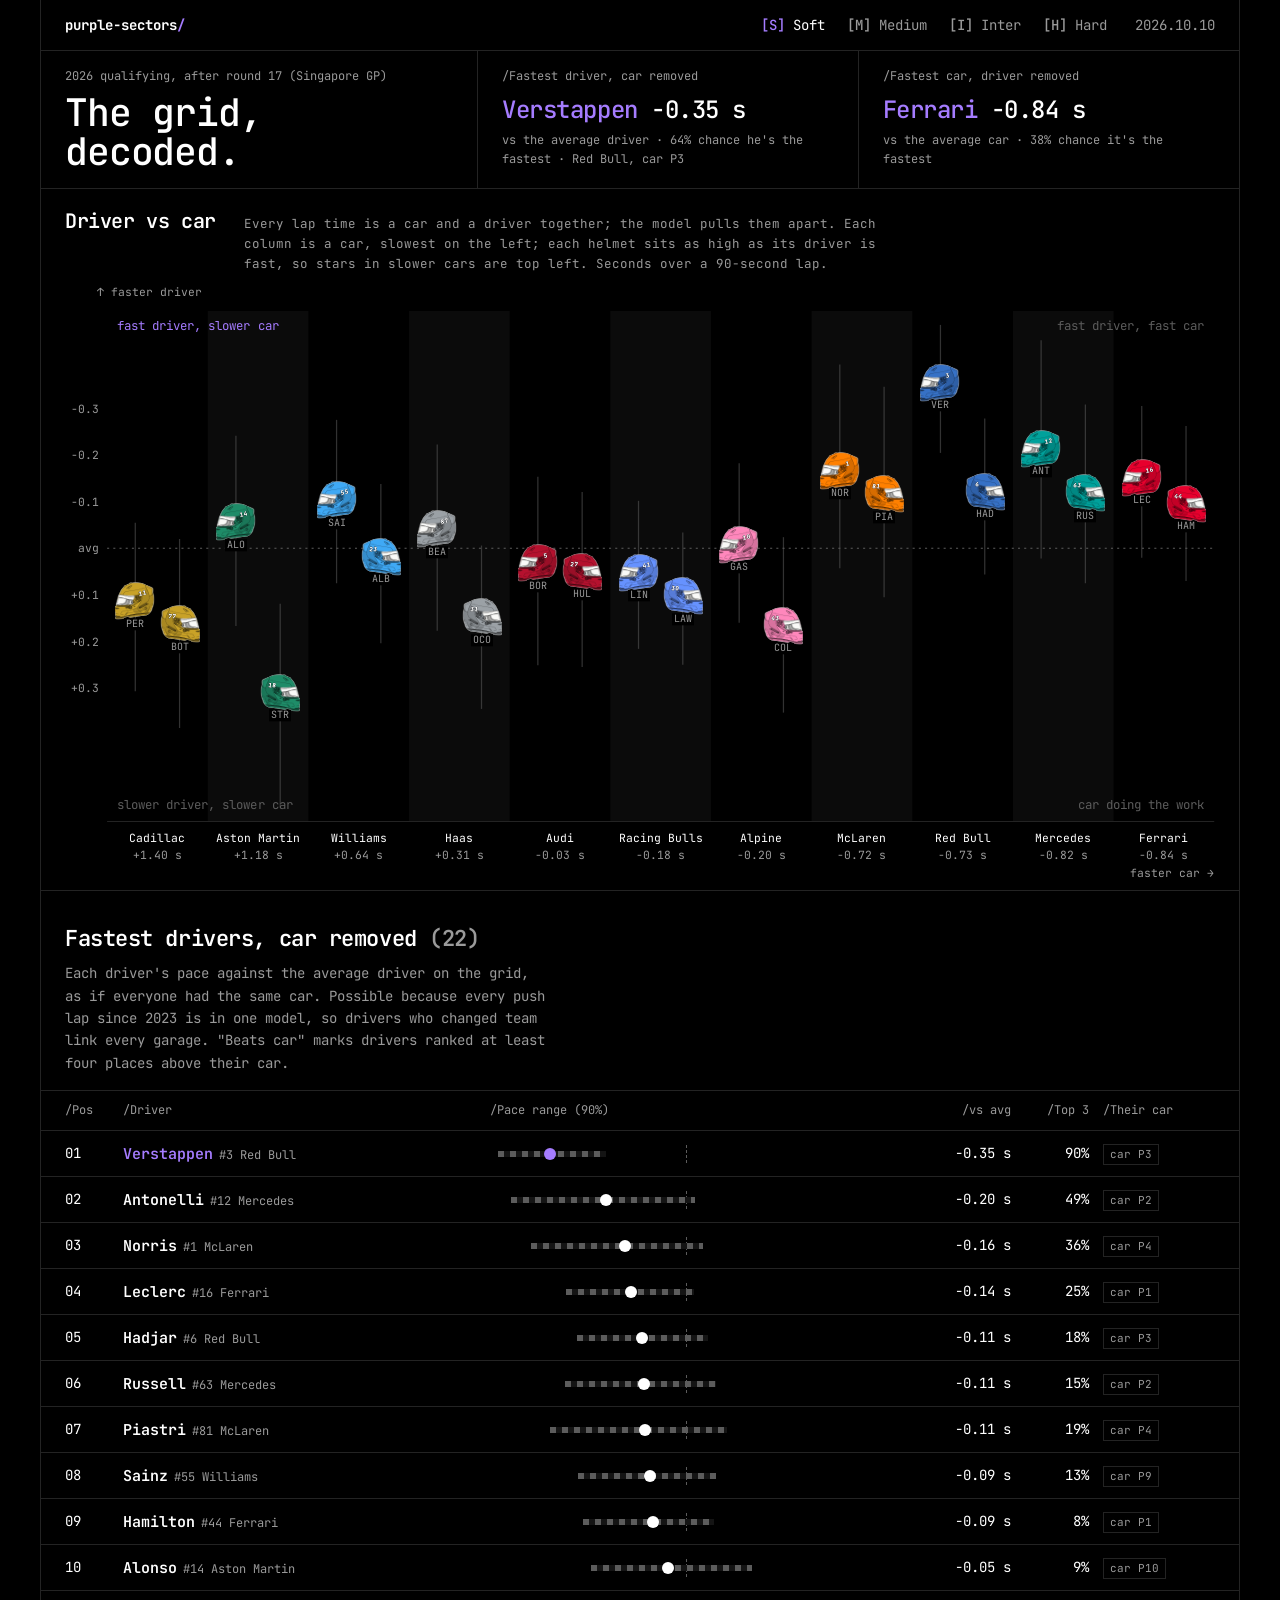
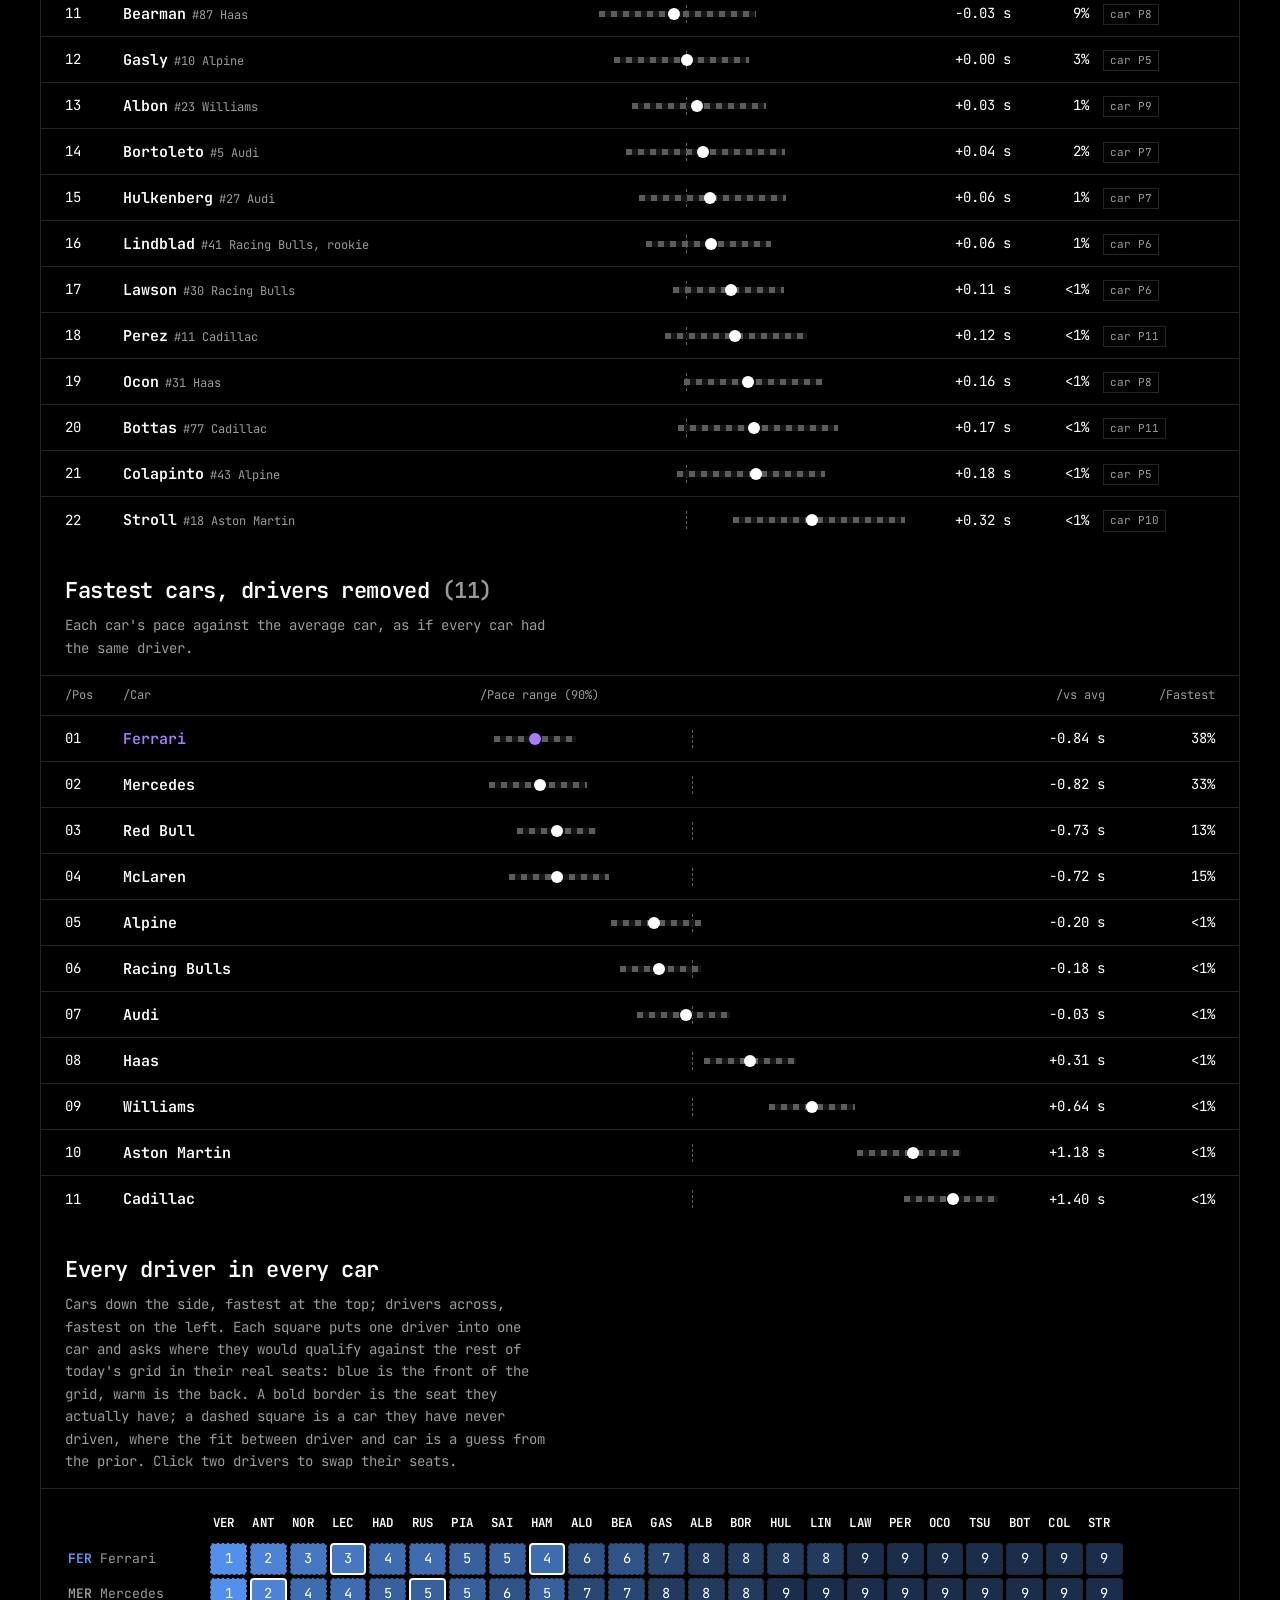
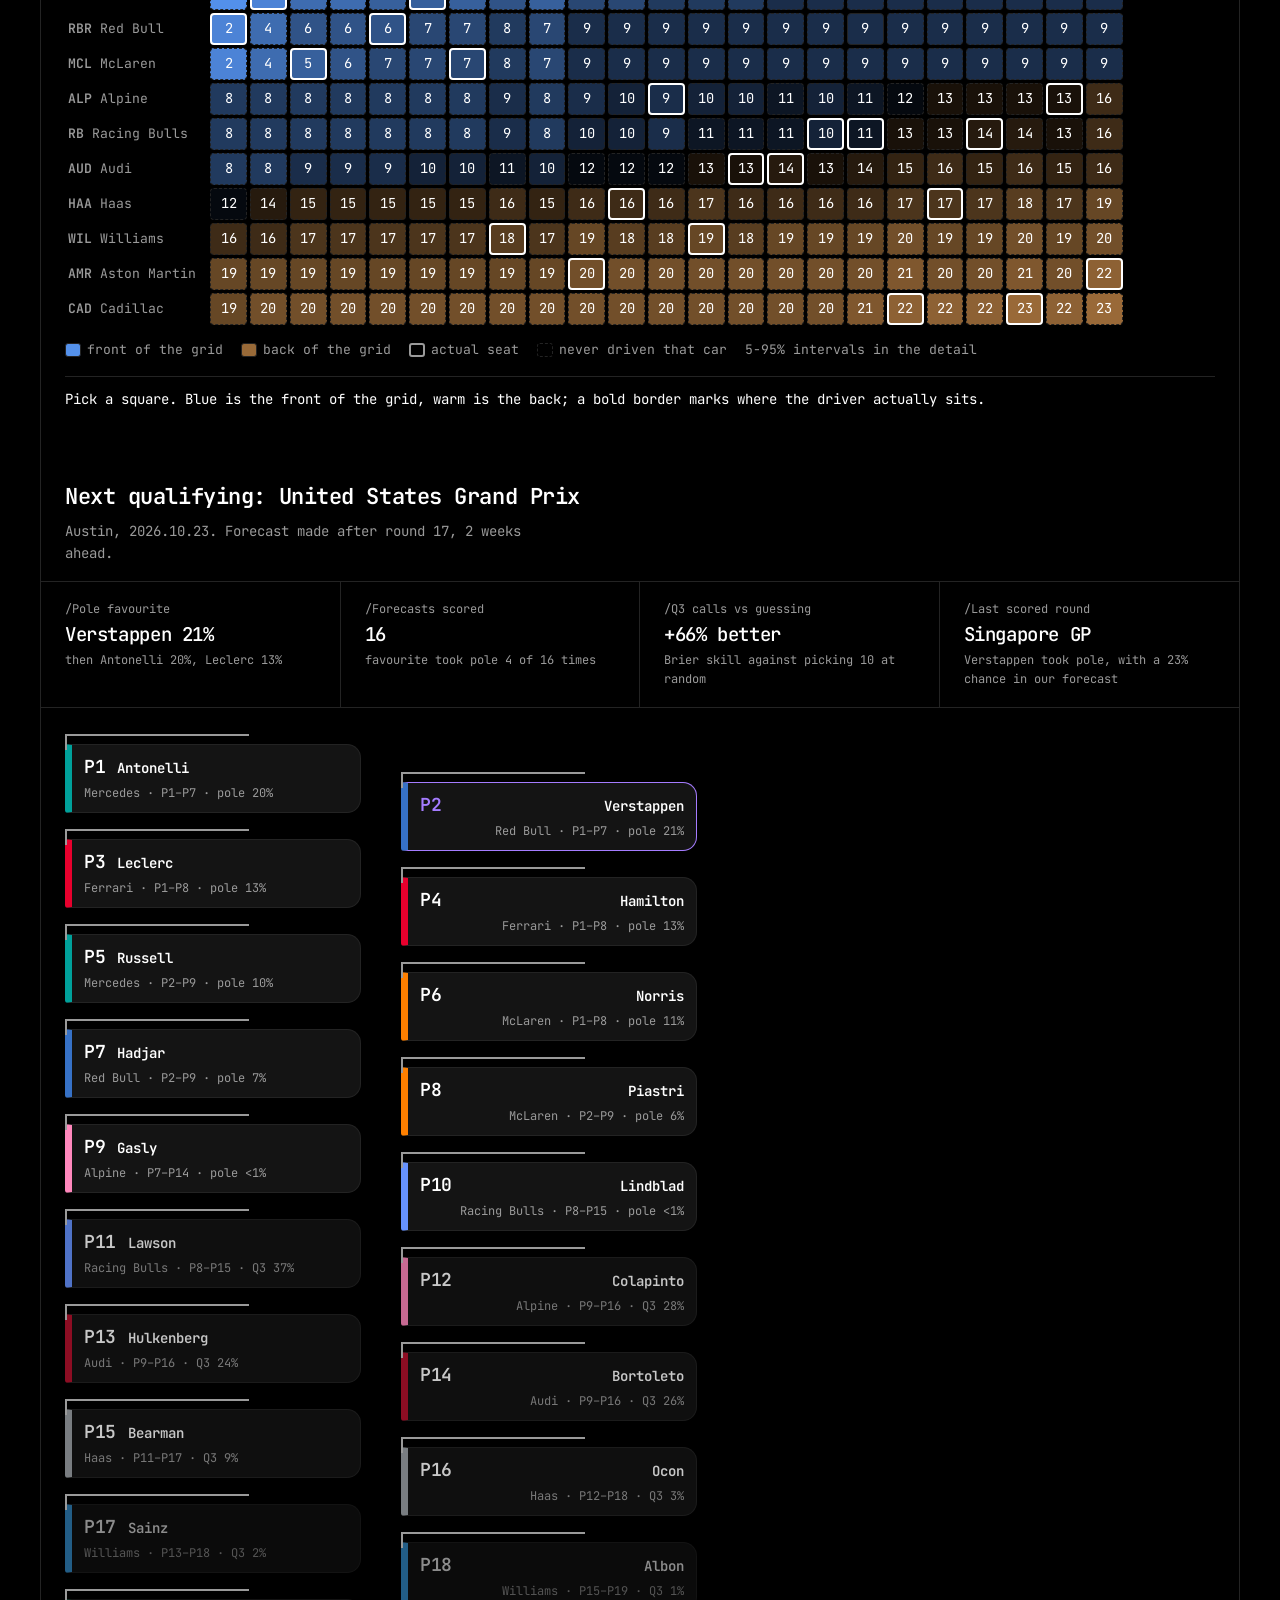
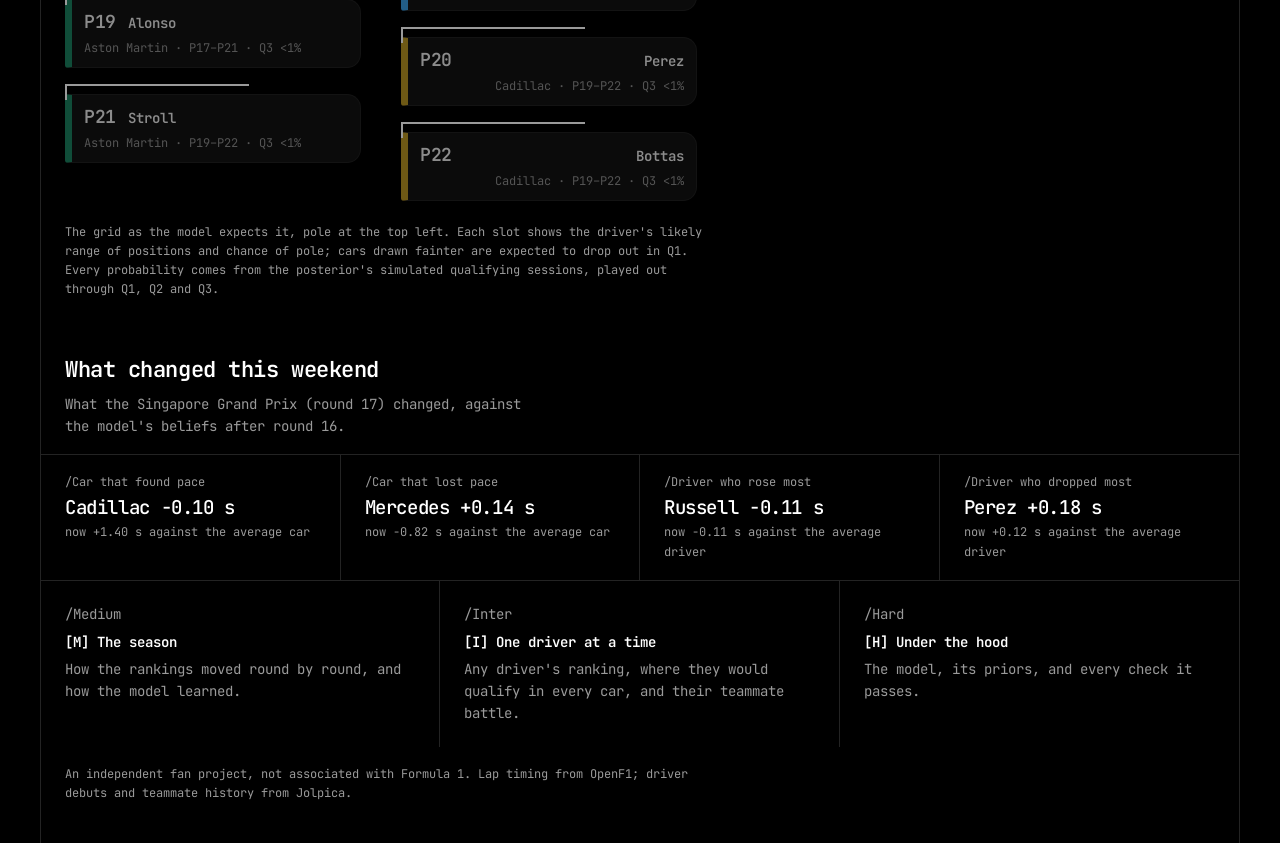
==== commit 96a99489: "Restore original Purple Sectors design" ====
--- a/site/index.html
+++ b/site/index.html
@@ -4,16 +4,16 @@
 <meta charset="utf-8">
 <meta name="viewport" content="width=device-width, initial-scale=1">
 <meta name="color-scheme" content="dark">
-<meta name="theme-color" content="#17161a">
-
-<title>Purple Sectors — Soft / The qualifying review</title>
+<meta name="theme-color" content="#000000">
+
+<title>purple-sectors / Soft</title>
 <meta name="description" content="Formula 1 qualifying 2026, decoded: the fastest drivers with the car removed, and the fastest cars with the driver removed.">
 <link rel="icon" href="favicon.svg" type="image/svg+xml">
 <link rel="icon" href="favicon-32.png" sizes="32x32" type="image/png">
 <link rel="apple-touch-icon" href="apple-touch-icon.png">
 <link rel="preconnect" href="https://fonts.googleapis.com">
 <link rel="preconnect" href="https://fonts.gstatic.com" crossorigin>
-<link href="https://fonts.googleapis.com/css2?family=DM+Sans:wght@400;500;600;700&family=Instrument+Serif:ital@0;1&family=JetBrains+Mono:wght@400;500;600&display=swap" rel="stylesheet">
+<link href="https://fonts.googleapis.com/css2?family=JetBrains+Mono:wght@300..800&display=swap" rel="stylesheet">
 <style>
 
 :root{
@@ -203,103 +203,72 @@
 }
 :root{--h-line:url([data-uri]);--h-silh:url([data-uri]);--h-paint:url([data-uri])}
 </style>
-<link rel="stylesheet" href="paddock.css">
 </head>
-<body class="paddock page-soft">
+<body>
 <div class="page">
 <nav aria-label="Pages">
   <a class="home" href="index.html">purple-sectors</a>
   <ul class="keys">
-    <li><a href="index.html" aria-current="page"><b>Soft</b><span>The grid</span></a></li>
-    <li><a href="medium.html"><b>Medium</b><span>Season</span></a></li>
-    <li><a href="inter.html"><b>Inter</b><span>Drivers</span></a></li>
-    <li><a href="hard.html"><b>Hard</b><span>The model</span></a></li>
+    <li><a href="index.html" aria-current="page"><b>[S]</b> Soft</a></li>
+    <li><a href="medium.html"><b>[M]</b> Medium</a></li>
+    <li><a href="inter.html"><b>[I]</b> Inter</a></li>
+    <li><a href="hard.html"><b>[H]</b> Hard</a></li>
   </ul>
   <span class="stamp" id="stamp"></span>
 </nav>
-<div class="edition"><span><b>Soft</b> / The qualifying review</span><span id="hello">2026 qualifying</span></div>
+
 <header class="hero2">
-  <div>
-    <h1>The driver.<br>The car.<br><em>The difference.</em></h1>
-    <p class="hero-lede">Who is quick because of the car, and who is quick anyway. A Bayesian view of qualifying, with the person and the machinery pulled apart.</p>
+  <div class="t"><p class="hello" id="hello">2026 qualifying</p><h1>The grid, decoded.</h1></div>
+  <div class="stat"><div class="k slash">Fastest driver, car removed</div><div class="v" id="h-drv"></div><div class="s" id="h-drv-s"></div></div>
+  <div class="stat"><div class="k slash">Fastest car, driver removed</div><div class="v" id="h-car"></div><div class="s" id="h-car-s"></div></div>
+</header>
+
+<section class="mapwrap" aria-labelledby="h2-map">
+  <div class="maphead"><h2 id="h2-map">Driver vs car</h2>
+    <p>Every lap time is a car and a driver together; the model pulls them apart. Each column is a car, slowest on the left; each helmet sits as high as its driver is fast, so stars in slower cars are top left. Seconds over a 90-second lap.</p></div>
+<div class="mapscroll"><div class="mapbox" id="map"><svg id="map-svg" viewBox="0 0 1160 600" preserveAspectRatio="none" aria-hidden="true"></svg><div class="tip" id="tip" role="status"></div></div></div>
+</section>
+
+<section class="rk" aria-labelledby="h2-drv">
+  <div class="head"><div><h2 id="h2-drv">Fastest drivers, car removed <span class="count" id="n-drv"></span></h2>
+    <p>Each driver's pace against the average driver on the grid, as if everyone had the same car. Possible because every push lap since 2023 is in one model, so drivers who changed team link every garage. "Beats car" marks drivers ranked at least four places above their car.</p></div></div>
+  <div class="thead"><span class="slash">Pos</span><span class="slash">Driver</span><span class="slash hide">Pace range (90%)</span><span class="slash r">vs avg</span><span class="slash r">Top 3</span><span class="slash hide">Their car</span></div>
+  <div id="drv-rows"></div>
+</section>
+
+<section class="rk" aria-labelledby="h2-car">
+  <div class="cars">
+  <div class="head"><div><h2 id="h2-car">Fastest cars, drivers removed <span class="count" id="n-car"></span></h2>
+    <p>Each car's pace against the average car, as if every car had the same driver.</p></div></div>
+  <div class="thead"><span class="slash">Pos</span><span class="slash">Car</span><span class="slash hide">Pace range (90%)</span><span class="slash r">vs avg</span><span class="slash r">Fastest</span></div>
+  <div id="car-rows"></div>
   </div>
-  <div class="hero-brief">
-    <div><div class="k">Fastest driver, car removed</div><div class="v" id="h-drv">Loading the latest fit…</div><div class="s" id="h-drv-s"></div></div>
-    <div><div class="k">Fastest car, driver removed</div><div class="v" id="h-car">Loading the latest fit…</div><div class="s" id="h-car-s"></div></div>
-  </div>
-</header>
-<p class="load-notice" id="load-notice" role="status" hidden>The latest data could not be loaded. <a href="index.html">Try again</a>. If you are previewing a source-only download, serve this folder from your existing repository so its generated <code>site/data</code> files are available.</p>
-<noscript><p class="load-notice">Enable JavaScript to explore the qualifying estimates. The assumptions and model description are available on <a href="hard.html">The model</a>.</p></noscript>
-
-<section class="mapwrap" aria-labelledby="h2-map">
-  <div class="maphead garage-map-head">
-    <div><p class="eyebrow">The field / driver × machinery</p><h2 id="h2-map">Who is quick, and why.</h2><p>One garage per column, with the quickest cars first. Teammates share the same driver-pace scale: a higher helmet means a faster driver estimate. The gap beneath each garage compares their medians.</p></div>
-    <div class="garage-tools" role="group" aria-label="Scroll car columns"><span>Explore the garages</span><button id="garage-prev" type="button" aria-label="Previous car columns">←</button><button id="garage-next" type="button" aria-label="Next car columns">→</button></div>
-  </div>
-  <div class="garage-scale-note"><span>↑ Faster driver / seconds vs average</span><span>Cars ranked fastest → slowest</span></div>
-  <div class="garage-scroll" id="garage-scroll" tabindex="0" role="region" aria-label="Ranked car columns and teammate gaps; scroll horizontally to explore all garages">
-    <div class="garage-chart" id="map"><svg id="map-svg" aria-hidden="true" hidden></svg><p>Loading the garages…</p></div>
-  </div>
-  <aside class="map-inspector garage-detail" id="map-inspector" aria-live="polite">
-    <p class="eyebrow">In focus / select a helmet</p>
-    <div class="map-identity" id="map-identity"><h3>Select a driver</h3></div>
-    <dl class="map-metric"><dt>Driver contribution</dt><dd id="map-skill">—</dd><small id="map-skill-range">90% credible interval</small></dl>
-    <dl class="map-metric"><dt>Car contribution</dt><dd id="map-car">—</dd><small id="map-car-range">90% credible interval</small></dl>
-    <p id="map-reading">The model estimates a driver's contribution separately from their current car.</p>
-    <a class="profile-link" id="map-profile" href="inter.html">Open driver profile →</a>
-  </aside>
-  <p class="map-caption">All pace values use a standardized 90-second lap; negative means faster. Columns encode car rank, while helmet height encodes driver pace. The median driver gap is a difference between estimates; it does not express the probability of beating a teammate.</p>
-</section>
-
+</section>
+
+<section class="rk" aria-labelledby="h2-grid">
+  <div class="head"><div><h2 id="h2-grid">Every driver in every car</h2>
+    <p>Cars down the side, fastest at the top; drivers across, fastest on the left. Each square puts one driver into one car and asks where they would qualify against the rest of today's grid in their real seats: blue is the front of the grid, warm is the back. A bold border is the seat they actually have; a dashed square is a car they have never driven, where the fit between driver and car is a guess from the prior. Click two drivers to swap their seats.</p></div></div>
+  <div data-pace-grid data-src="data/pace.json" data-no-heading style="padding:18px 24px 22px;--pg-p1:var(--accent);--pg-line:var(--rule);--pg-muted:var(--ink-2)"></div>
+</section>
+
+<section class="next" id="next" aria-labelledby="h2-next" hidden>
+  <div class="head"><div><h2 id="h2-next"></h2><p id="next-sub"></p></div></div>
+  <div class="stats" id="next-card"></div>
+  <div class="gridbox" id="next-grid" role="list" aria-label="Likely starting grid, pole at the top left"></div>
+  <p class="fine" style="padding:14px 24px 22px">The grid as the model expects it, pole at the top left. Each slot shows the driver's likely range of positions and chance of pole; cars drawn fainter are expected to drop out in Q1. Every probability comes from the posterior's simulated qualifying sessions, played out through Q1, Q2 and Q3.</p>
+</section>
 
 <section class="changes" id="changes" aria-labelledby="h2-changes" hidden>
-  <div class="head"><div><p class="eyebrow">The latest round</p><h2 id="h2-changes">How the picture moved.</h2><p id="changes-sub"></p></div></div>
+  <div class="head"><div><h2 id="h2-changes">What changed this weekend</h2><p id="changes-sub"></p></div></div>
   <div class="stats" id="changes-grid"></div>
 </section>
 
-<section class="ranking-block" aria-labelledby="rankings-heading">
-  <div class="ranking-top"><div><p class="eyebrow">The estimates / one contribution at a time</p><h2 id="rankings-heading">A closer look at the order.</h2></div><div class="ranking-tabs" role="tablist" aria-label="Pace rankings"><button id="rank-driver-tab" type="button" role="tab" aria-controls="driver-ranking" aria-selected="true">Drivers</button><button id="rank-car-tab" type="button" role="tab" aria-controls="car-ranking" aria-selected="false" tabindex="-1">Cars</button></div></div>
-  <section class="rk" id="driver-ranking" role="tabpanel" aria-labelledby="rank-driver-tab">
-    <p class="ranking-intro" id="h2-drv">Driver pace with the car removed <span class="count" id="n-drv"></span>. Each estimate is relative to the average driver, as if everyone had the same car. The filled windows show the lower endpoint, median and upper endpoint of the 90% credible interval. Negative is faster; the order follows the medians.</p>
-    <div role="table" aria-label="Driver contribution estimates" aria-describedby="h2-drv">
-      <div class="thead" role="row"><span role="columnheader">Pos</span><span role="columnheader">Driver</span><span class="range-head" role="columnheader">90% credible window · seconds vs average</span><span class="r" role="columnheader">Top 3</span><span class="seat-head" role="columnheader">Their car</span></div>
-      <div id="drv-rows" role="rowgroup"></div>
-    </div>
-  </section>
-  <section class="rk" id="car-ranking" role="tabpanel" aria-labelledby="rank-car-tab" hidden>
-    <div class="cars">
-      <p class="ranking-intro" id="h2-car">Car pace with the drivers removed <span class="count" id="n-car"></span>. Each car is compared with the average car, as if every car had the same driver. The filled windows show the lower endpoint, median and upper endpoint of the 90% credible interval. Negative is faster.</p>
-      <div role="table" aria-label="Car contribution estimates" aria-describedby="h2-car">
-        <div class="thead" role="row"><span role="columnheader">Pos</span><span role="columnheader">Car</span><span class="range-head" role="columnheader">90% credible window · seconds vs average</span><span class="r" role="columnheader">Fastest</span></div>
-        <div id="car-rows" role="rowgroup"></div>
-      </div>
-    </div>
-  </section>
-</section>
-
-<section class="rk matrix-section" aria-labelledby="h2-grid">
-  <div class="head"><div><p class="eyebrow">The counterfactual grid</p><h2 id="h2-grid">Every driver. Every garage.</h2><p>Put any driver in any car against the rest of the grid in their actual seats. Select a square for the predicted position and range. Select two driver headings to compare their estimates in each other's cars.</p></div></div>
-  <div data-pace-grid data-src="data/pace.json" data-no-heading style="--pg-p1:var(--accent);--pg-line:var(--rule);--pg-muted:var(--ink-2);--pg-accent:var(--accent)"></div>
-</section>
-
-<section class="next" id="next" aria-labelledby="h2-next" hidden>
-  <div class="head"><div><p class="eyebrow">Looking ahead / the qualifying forecast</p><h2 id="h2-next"></h2><p id="next-sub"></p></div></div>
-  <div class="stats" id="next-card"></div>
-  <div class="forecast-toolbar">
-    <p class="eyebrow" id="forecast-order-title">Pole probability order</p>
-    <div class="forecast-order-controls" role="group" aria-label="Forecast display order"><button id="forecast-pole-order" type="button" aria-pressed="true">Pole chance</button><button id="forecast-expected-order" type="button" aria-pressed="false">Expected position</button></div>
-  </div>
-  <p class="forecast-order-note" id="forecast-order-note" role="status" aria-live="polite">Ordered by chance of pole, highest first.</p>
-  <div class="gridbox forecast-grid" id="next-grid" role="list" aria-label="Forecast ordered by chance of pole"></div>
-  <p class="fine forecast-method-note">Each seat shows the original forecast probabilities and the middle 80% of simulated qualifying positions. Mean position is calculated from the exported position distribution. The display order describes a forecast, rather than an actual starting grid.</p>
-</section>
-
-<section class="router" aria-label="Continue exploring">
-  <a href="medium.html"><span class="slash">Medium / The season</span><div class="t">Watch the picture change.</div><p>Play the season, follow the moving order, and see how each round changed the estimates.</p></a>
-  <a href="inter.html"><span class="slash">Inter / The drivers</span><div class="t">One driver. Every angle.</div><p>Explore their contribution, another car, and the evidence from teammate battles.</p></a>
-  <a href="hard.html"><span class="slash">Hard / The model</span><div class="t">Read the evidence.</div><p>The assumptions, diagnostics and limitations behind every estimate.</p></a>
-</section>
-<p class="fine">An independent fan project, not associated with Formula 1. Lap timing from OpenF1; driver debuts and teammate history from Jolpica. All pace estimates use a standardized 90-second lap.</p>
+<section class="router" aria-label="More">
+  <a href="medium.html"><span class="slash">Medium</span><div class="t">[M] The season</div><p>How the rankings moved round by round, and how the model learned.</p></a>
+  <a href="inter.html"><span class="slash">Inter</span><div class="t">[I] One driver at a time</div><p>Any driver's ranking, where they would qualify in every car, and their teammate battle.</p></a>
+  <a href="hard.html"><span class="slash">Hard</span><div class="t">[H] Under the hood</div><p>The model, its priors, and every check it passes.</p></a>
+</section>
+<p class="fine">An independent fan project, not associated with Formula 1. Lap timing from OpenF1; driver debuts and teammate history from Jolpica.</p>
 </div>
 
 <script src="config.js"></script>
@@ -315,153 +284,95 @@
 const last = n => cap(n.split(' ').slice(-1)[0]);
 const helmet = (d, team, mirror) => `<div class="helm${mirror ? ' mirror' : ''}" style="--team:${TEAM[team] || '#888888'}" aria-hidden="true"><i class="base"></i><i class="paint"></i><i class="ink"></i><b class="num">${d.number}</b></div>`;
 
-const safe = value => String(value).replace(/[&<>"']/g, c => ({'&':'&amp;','<':'&lt;','>':'&gt;','"':'&quot;',"'":'&#39;'}[c]));
-let MAP_SELECTED = null;
-
-function openRanking(kind, focus = false) {
-  for (const k of ['driver', 'car']) {
-    const active = k === kind, tab = $('rank-' + k + '-tab');
-    tab.setAttribute('aria-selected', String(active)); tab.tabIndex = active ? 0 : -1;
-    $(k + '-ranking').hidden = !active;
-    if (active && focus) tab.focus();
-  }
-}
-for (const kind of ['driver', 'car']) {
-  const tab = $('rank-' + kind + '-tab');
-  tab.addEventListener('click', () => openRanking(kind));
-  tab.addEventListener('keydown', e => {
-    if (['ArrowLeft', 'ArrowRight', 'Home', 'End'].includes(e.key)) {
-      e.preventDefault(); openRanking(e.key === 'Home' ? 'driver' : e.key === 'End' ? 'car' : kind === 'driver' ? 'car' : 'driver', true);
-    }
-  });
-}
-
-// Presentation only: use the exported interval endpoints and median verbatim.
-// Requires the page's existing sec(value) and safe(text) helpers.
-function credibleWindow(lo, median, hi) {
-  const description = `90% credible interval ${sec(lo)} to ${sec(hi)}; median ${sec(median)}. Seconds against the grid average; negative is faster.`;
-  return `<span class="credible-window" role="img" aria-label="${safe(description)}">
-    <span class="credible-bound credible-low" aria-hidden="true"><small>Low</small><b>${sec(lo)}</b></span>
-    <span class="credible-bound credible-median" aria-hidden="true"><small>Median</small><b>${sec(median)}</b></span>
-    <span class="credible-bound credible-high" aria-hidden="true"><small>High</small><b>${sec(hi)}</b></span>
-  </span>`;
-}
-
 function render(D) {
   const drivers = (D.drivers || []).filter(PS.shown), cars = [...D.cars].sort((a, b) => a.med - b.med);
-  if (!drivers.length) {
-    document.querySelector('.mapwrap').hidden = true;
-    $('rank-driver-tab').hidden = true;
-    openRanking('car');
+  if (!drivers.length) {                       // data from before the pace model: no cross-team driver ranking yet
+    document.querySelectorAll('.mapwrap, .rk:not(:has(.cars))').forEach(el => el.hidden = true);
     $('h-drv').textContent = 'Arriving with the next update';
     $('h-drv-s').textContent = 'The driver ranking arrives with the next model update.';
   }
   const carRank = Object.fromEntries(cars.map((c, i) => [c.team, i + 1]));
+  const carMed = Object.fromEntries(cars.map(c => [c.team, c]));
   $('stamp').textContent = D.date;
-  $('hello').textContent = `2026 / After round ${D.round} · ${D.event.replace(' Grand Prix', ' GP')}`;
+  $('hello').textContent = `2026 qualifying, after round ${D.round} (${D.event.replace(' Grand Prix', ' GP')})`;
   const d0 = drivers[0], c0 = cars[0];
   if (d0) {
-    $('h-drv').innerHTML = `<b>${safe(last(d0.name))}</b> ${sec(d0.skill[1])}`;
-    $('h-drv-s').textContent = `vs the average driver · ${pct(d0.p_fastest)} chance he's the fastest · ${d0.team}, car P${carRank[d0.team]}`;
+    $('h-drv').innerHTML = `<b>${last(d0.name)}</b> ${sec(d0.skill[1])}`;
+    $('h-drv-s').textContent = `vs the average driver \u00b7 ${pct(d0.p_fastest)} chance he's the fastest \u00b7 ${d0.team}, car P${carRank[d0.team]}`;
   }
-  $('h-car').innerHTML = `<b>${safe(c0.team)}</b> ${sec(c0.med)}`;
-  $('h-car-s').textContent = `vs the average car · ${pct(c0.p_fast)} chance it's the fastest`;
-  if (drivers.length) {
-    window.__MAP = [drivers, cars, carRank];
-    MAP_SELECTED = drivers.some(d => d.code === MAP_SELECTED) ? MAP_SELECTED : drivers[0].code;
-    drawMap(drivers, cars, carRank);
-  }
+  $('h-car').innerHTML = `<b>${c0.team}</b> ${sec(c0.med)}`;
+  $('h-car-s').textContent = `vs the average car \u00b7 ${pct(c0.p_fast)} chance it's the fastest`;
+  if (drivers.length) { window.__MAP = [drivers, cars, carRank]; drawMap(drivers, cars, carRank); }
+  // drivers table
+  const dl = Math.min(...drivers.map(d => d.skill[0])) - 0.02, dh = Math.max(...drivers.map(d => d.skill[2])) + 0.02;
+  const X = v => ((v - dl) / (dh - dl) * 100).toFixed(2) + '%';
   $('n-drv').textContent = `(${drivers.length})`;
   $('drv-rows').innerHTML = drivers.map((d, i) => {
-    const cr = carRank[d.team];
-    return `<div class="trow${i === 0 ? ' top' : ''}" role="row">
-      <span class="row-pos" role="cell">${String(i + 1).padStart(2, '0')}</span>
-      <span class="nm" role="cell"><a href="inter.html#${encodeURIComponent(d.code)}">${safe(last(d.name))}</a><span class="sub">#${d.number} ${safe(d.team)}${d.history ? '' : ', rookie'}</span></span>
-      <span class="range-cell" role="cell">${credibleWindow(d.skill[0], d.skill[1], d.skill[2])}</span>
-      <span class="r" role="cell">${pct(d.p_top3)}</span>
-      <span class="seat-rank" role="cell">Car P${cr}</span></div>`;
+    const cr = carRank[d.team], gem = cr - (i + 1) >= 4;
+    return `<div class="trow${i === 0 ? ' top' : ''}" role="group" aria-label="${d.name}: ${sec(d.skill[1])} against the average driver">
+      <span>${String(i + 1).padStart(2, '0')}</span>
+      <span class="nm">${last(d.name)}<span class="sub">#${d.number} ${d.team}${d.history ? '' : ', rookie'}</span></span>
+      <span class="rng hide"><i class="ax0" style="left:${X(0)}"></i><i class="bar" style="left:${X(d.skill[0])};width:calc(${X(d.skill[2])} - ${X(d.skill[0])})"></i><i class="dot" style="left:${X(d.skill[1])}"></i></span>
+      <span class="r">${sec(d.skill[1])}</span><span class="r">${pct(d.p_top3)}</span>
+      <span class="hide"><span class="tag${gem ? ' gem' : ''}">${gem ? 'beats ' : ''}car P${cr}</span></span></div>`;
   }).join('');
+  // cars table
+  const cl = Math.min(...cars.map(c => c.lo)) - 0.05, ch = Math.max(...cars.map(c => c.hi)) + 0.05;
+  const XC = v => ((v - cl) / (ch - cl) * 100).toFixed(2) + '%';
   $('n-car').textContent = `(${cars.length})`;
-  $('car-rows').innerHTML = cars.map((c, i) => `<div class="trow${i === 0 ? ' top' : ''}" role="row">
-      <span class="row-pos" role="cell">${String(i + 1).padStart(2, '0')}</span><span class="nm" role="cell">${safe(c.team)}</span>
-      <span class="range-cell" role="cell">${credibleWindow(c.lo, c.med, c.hi)}</span>
-      <span class="r" role="cell">${pct(c.p_fast)}</span></div>`).join('');
-}
-
-function garageGap(value) {
-  const gap = Math.abs(value);
-  return gap > 1e-12 && gap < .005 ? '<0.01 s' : gap.toFixed(2) + ' s';
-}
-
-function focusMapDriver(code) {
-  if (!window.__MAP) return;
-  const [drivers, cars, carRank] = window.__MAP;
-  const selected = drivers.find(d => d.code === code);
-  if (!selected) return;
-  MAP_SELECTED = selected.code;
-  const car = cars.find(c => c.team === selected.team);
-  $('map').querySelectorAll('.garage-driver').forEach(button => button.setAttribute('aria-pressed', String(button.dataset.driver === code)));
-  $('map').querySelectorAll('.garage-column').forEach(column => column.classList.toggle('is-focused', column.dataset.team === selected.team));
-  $('map-identity').innerHTML = helmet(selected, selected.team, false) + `<div><h3>${safe(last(selected.name))}</h3><small>${safe(selected.team)} / ${safe(selected.code)}</small></div>`;
-  $('map-skill').textContent = sec(selected.skill[1]);
-  $('map-skill-range').textContent = `90%: ${sec(selected.skill[0])} to ${sec(selected.skill[2])}`;
-  $('map-car').textContent = sec(car.med);
-  $('map-car-range').textContent = `90%: ${sec(car.lo)} to ${sec(car.hi)}`;
-  $('map-reading').textContent = `Driver P${drivers.indexOf(selected) + 1} of ${drivers.length}; car P${carRank[selected.team]} of ${cars.length}, ordered by median pace. The garage gap compares driver medians.`;
-  $('map-profile').href = 'inter.html#' + encodeURIComponent(selected.code);
+  $('car-rows').innerHTML = cars.map((c, i) => `<div class="trow${i === 0 ? ' top' : ''}">
+      <span>${String(i + 1).padStart(2, '0')}</span><span class="nm">${c.team}</span>
+      <span class="rng hide"><i class="ax0" style="left:${XC(0)}"></i><i class="bar" style="left:${XC(c.lo)};width:calc(${XC(c.hi)} - ${XC(c.lo)})"></i><i class="dot" style="left:${XC(c.med)}"></i></span>
+      <span class="r">${sec(c.med)}</span><span class="r">${pct(c.p_fast)}</span></div>`).join('');
 }
 
 function drawMap(drivers, cars, carRank) {
-  const box = $('map');
-  const active = document.activeElement;
-  const focusedCode = active && active.classList.contains('garage-driver') ? active.dataset.driver : null;
-  const orderedCars = [...cars].sort((a, b) => a.med - b.med);
-  const groups = orderedCars.map(car => ({ car, members: drivers.filter(d => d.team === car.team).sort((a, b) => a.skill[1] - b.skill[1]) }));
-  const H = window.innerWidth < 600 ? 320 : 360, T = 35, B = H - 72;
-  const low = Math.min(0, ...drivers.map(d => d.skill[0])), high = Math.max(0, ...drivers.map(d => d.skill[2]));
-  const pad = Math.max(.035, (high - low) * .12), ymin = low - pad, ymax = high + pad;
-  const Y = value => T + (value - ymin) / (ymax - ymin) * (B - T);
-  const raw = (ymax - ymin) / 4, power = 10 ** Math.floor(Math.log10(raw));
-  const step = [1, 2, 2.5, 5, 10].map(v => v * power).find(v => v >= raw) || power * 10;
-  const ticks = [];
-  for (let value = Math.ceil(ymin / step) * step; value <= ymax + step * .001; value += step) ticks.push(Math.abs(value) < step * .001 ? 0 : value);
-  const tick = value => {
-    const decimals = Math.abs(value - Math.round(value * 10) / 10) < 1e-9 ? 1 : Math.abs(value - Math.round(value * 100) / 100) < 1e-9 ? 2 : 3;
-    return minus((value > 0 ? '+' : '') + value.toFixed(decimals));
-  };
-  box.style.setProperty('--garage-count', String(groups.length));
-  box.style.setProperty('--garage-width', Math.max(108, ...groups.map(group => group.members.length * 46)) + 'px');
-  box.style.setProperty('--garage-plot-height', H + 'px');
-  const axis = `<div class="garage-axis" aria-hidden="true"><div class="garage-axis-head">s vs<br>avg</div><div class="garage-axis-plot"><svg id="map-svg" viewBox="0 0 46 ${H}">${ticks.map(value => `<text x="41" y="${Y(value) + 4}" text-anchor="end">${tick(value)}</text>`).join('')}</svg></div></div>`;
-  const columns = groups.map(({ car, members }, rank) => {
-    const guides = ticks.map(value => `<span class="garage-guide${value === 0 ? ' garage-average' : ''}" style="top:${Y(value)}px"></span>`).join('');
-    const ribbon = members.length > 1 ? `<span class="garage-gap-fill" style="top:${Y(members[0].skill[1])}px;height:${Math.max(1, Y(members[members.length - 1].skill[1]) - Y(members[0].skill[1]))}px" aria-hidden="true"></span>` : '';
-    const marks = members.map((d, i) => `<button type="button" class="garage-driver" data-driver="${safe(d.code)}" style="top:${Y(d.skill[1]) - 20}px;left:${i / members.length * 100}%;width:${100 / members.length}%" aria-pressed="${d.code === MAP_SELECTED}" aria-label="${safe(d.name)}, ${safe(d.team)}: driver contribution ${sec(d.skill[1])}. Show pace ranges.">${helmet(d, d.team, false)}<span class="garage-driver-code">${safe(d.code)}</span><span class="garage-driver-pace">${sec(d.skill[1])}</span></button>`).join('');
-    let gap;
-    if (members.length === 2) gap = `<span class="garage-gap-label">Median driver gap</span><strong>${safe(garageGap(members[1].skill[1] - members[0].skill[1]))}</strong>`;
-    else if (members.length > 2) gap = `<span class="garage-gap-label">Adjacent median gaps</span>${members.slice(1).map((d, i) => `<span class="garage-adjacent-gap">${safe(members[i].code)}–${safe(d.code)}<b>${safe(garageGap(d.skill[1] - members[i].skill[1]))}</b></span>`).join('')}`;
-    else gap = `<span class="garage-gap-label">${members.length ? 'One shown driver' : 'No shown drivers'}</span>`;
-    return `<article class="garage-column${members.some(d => d.code === MAP_SELECTED) ? ' is-focused' : ''}" data-team="${safe(car.team)}" aria-label="Car ${rank + 1}: ${safe(car.team)}"><header class="garage-car-head"><span class="garage-rank">Car ${String(rank + 1).padStart(2, '0')}</span><h3>${safe(car.team)}</h3><span class="garage-car-pace">${sec(car.med)}</span></header><div class="garage-plot">${guides}${ribbon}${marks}</div><footer class="garage-gap">${gap}</footer></article>`;
-  }).join('');
-  box.innerHTML = axis + `<div class="garage-columns">${columns}</div>`;
-  focusMapDriver(MAP_SELECTED || drivers[0].code);
-  if (focusedCode) {
-    const replacement = [...box.querySelectorAll('.garage-driver')].find(button => button.dataset.driver === focusedCode);
-    if (replacement) replacement.focus({ preventScroll: true });
-  }
-}
-$('map').addEventListener('click', event => {
-  const button = event.target.closest('.garage-driver');
-  if (button) focusMapDriver(button.dataset.driver);
-});
-for (const [id, direction] of [['garage-prev', -1], ['garage-next', 1]]) {
-  $(id).addEventListener('click', () => {
-    const scroll = $('garage-scroll');
-    const reducedMotion = window.matchMedia && window.matchMedia('(prefers-reduced-motion: reduce)').matches;
-    scroll.scrollBy({ left: direction * Math.max(216, scroll.clientWidth - 46), behavior: reducedMotion ? 'auto' : 'smooth' });
+  // across: one column per car, slowest left to fastest right; up: driver skill (faster up)
+  // the drawing scale follows the box's real shape, so text never stretches when the height changes
+  const box = $('map'), svg = $('map-svg');
+  // fill exactly what is left of the first screen (between 380 and 660 px), so the whole chart is visible on arrival
+  const top = box.getBoundingClientRect().top + window.scrollY;
+  box.style.height = Math.max(380, Math.min(660, window.innerHeight - top - 10)) + 'px';
+  const W = 1160, H = Math.round(W * box.clientHeight / Math.max(1, box.clientWidth)), L = 64, R = 1136, T = 30, B = H - 66;
+  svg.setAttribute('viewBox', `0 0 ${W} ${H}`);
+  const order = [...cars].reverse(), C = order.length, col = (R - L) / C;
+  const colX = Object.fromEntries(order.map((c, i) => [c.team, L + (i + 0.5) * col]));
+  const y0 = Math.max(...drivers.map(d => d.skill[2])) + 0.03, y1 = Math.min(...drivers.map(d => d.skill[0])) - 0.03;
+  const Y = v => B - (v - y0) / (y1 - y0) * (B - T);
+  let g = order.map((c, i) => `<rect x="${L + i * col}" y="${T}" width="${col}" height="${B - T}" fill="${i % 2 ? 'var(--fill)' : 'transparent'}" opacity=".55"/>`).join('');
+  g += `<line class="ax" x1="${L}" y1="${B}" x2="${R}" y2="${B}"/><line class="zero" x1="${L}" y1="${Y(0)}" x2="${R}" y2="${Y(0)}"/>
+    <text class="q gem" x="${L + 10}" y="${T + 18}">fast driver, slower car</text><text class="q" x="${R - 10}" y="${T + 18}" text-anchor="end">fast driver, fast car</text>
+    <text class="q" x="${L + 10}" y="${B - 12}">slower driver, slower car</text><text class="q" x="${R - 10}" y="${B - 12}" text-anchor="end">car doing the work</text>
+    <text x="${L - 10}" y="${T - 14}" text-anchor="start">\u2191 faster driver</text><text x="${R}" y="${B + 54}" text-anchor="end">faster car \u2192</text>`;
+  order.forEach(c => g += `<text x="${colX[c.team]}" y="${B + 20}" text-anchor="middle" style="fill:var(--ink)">${c.team}</text>
+    <text x="${colX[c.team]}" y="${B + 36}" text-anchor="middle">${sec(c.med)}</text>`);
+  [-0.3, -0.2, -0.1, 0, 0.1, 0.2, 0.3].forEach(v => { if (v <= y0 && v >= y1) g += `<text x="${L - 8}" y="${Y(v) + 4}" text-anchor="end">${v === 0 ? 'avg' : minus((v > 0 ? '+' : '') + v.toFixed(1))}</text>`; });
+  // drivers of the same car share its column, spread evenly (two usually, three when a substitute raced)
+  const per = {}; drivers.forEach(d => (per[d.team] = per[d.team] || []).push(d));
+  const pts = drivers.map(d => {
+    const mates = per[d.team], i = mates.indexOf(d), n = mates.length, step = col * (n > 2 ? 0.3 : 0.44);
+    const dx = (i - (n - 1) / 2) * step;
+    return { d, x: colX[d.team] + dx, y: Y(d.skill[1]), yl: Y(d.skill[0]), yh: Y(d.skill[2]), left: dx < 0 };
   });
-}
-
+  pts.forEach(p => g += `<line class="wh" x1="${p.x}" x2="${p.x}" y1="${p.yl}" y2="${p.yh}"/>`);
+  svg.innerHTML = g;
+  box.querySelectorAll('.pt').forEach(n => n.remove());
+  pts.forEach(p => {
+    const el = document.createElement('div'); el.className = 'pt'; el.tabIndex = 0;
+    el.style.left = (p.x / W * 100) + '%'; el.style.top = (p.y / H * 100) + '%';
+    el.innerHTML = helmet(p.d, p.d.team, !p.left) + `<span class="lb">${p.d.code}</span>`;
+    el.setAttribute('aria-label', `${p.d.name}, ${p.d.team}: driver ${sec(p.d.skill[1])}, car ${sec(cars.find(c => c.team === p.d.team).med)}`);
+    const rank = drivers.indexOf(p.d) + 1, show = () => {
+      const t = $('tip'), c = cars.find(c => c.team === p.d.team); t.style.display = 'block';
+      t.innerHTML = `<b>${p.d.name}</b> #${p.d.number}<br>Driver: <b>P${rank}</b> of ${drivers.length}, ${sec(p.d.skill[1])} vs average<br>Car: ${p.d.team}, <b>P${carRank[p.d.team]}</b> of ${cars.length}, ${sec(c.med)}`;
+      const bx = box.getBoundingClientRect(), r = el.getBoundingClientRect();
+      t.style.left = Math.max(0, Math.min(bx.width - 240, r.left - bx.left + 30)) + 'px'; t.style.top = Math.max(0, r.top - bx.top - 12) + 'px';
+    };
+    el.addEventListener('mouseenter', show); el.addEventListener('focus', show);
+    el.addEventListener('mouseleave', () => $('tip').style.display = 'none'); el.addEventListener('blur', () => $('tip').style.display = 'none');
+    box.appendChild(el);
+  });
+}
 
 // "What changed this weekend": the latest round against the one before, for drivers and cars
 function changes() {
@@ -478,96 +389,45 @@
     const cell = (k, v, s) => `<div><div class="k slash">${k}</div><div class="v">${v}</div><div class="s">${s}</div></div>`;
     $('changes-sub').textContent = `What the ${now.name} (round ${now.round}) changed, against the model's beliefs after round ${prev.round}.`;
     $('changes-grid').innerHTML =
-      cell('Car estimate · faster', gain.d < 0 ? `${gain.team} ${sec(gain.d)}` : 'none', `now ${sec(gain.now)} against the average car`) +
-      cell('Car estimate · slower', drop.d > 0 ? `${drop.team} ${sec(drop.d)}` : 'none', `now ${sec(drop.now)} against the average car`) +
-      cell('Driver estimate · faster', up.d < 0 ? `${last(up.c.name)} ${sec(up.d)}` : 'none', `now ${sec(m(up.c.skill))} against the average driver`) +
-      cell('Driver estimate · slower', down.d > 0 ? `${last(down.c.name)} ${sec(down.d)}` : 'none', `now ${sec(m(down.c.skill))} against the average driver`);
+      cell('Car that found pace', gain.d < 0 ? `${gain.team} ${sec(gain.d)}` : 'none', `now ${sec(gain.now)} against the average car`) +
+      cell('Car that lost pace', drop.d > 0 ? `${drop.team} ${sec(drop.d)}` : 'none', `now ${sec(drop.now)} against the average car`) +
+      cell('Driver who rose most', up.d < 0 ? `${last(up.c.name)} ${sec(up.d)}` : 'none', `now ${sec(m(up.c.skill))} against the average driver`) +
+      cell('Driver who dropped most', down.d > 0 ? `${last(down.c.name)} ${sec(down.d)}` : 'none', `now ${sec(m(down.c.skill))} against the average driver`);
     $('changes').hidden = false;
   }).catch(() => {});
 }
 
-// Display-only forecast ordering. The exporter already sorts by this same
-// dot product of the rounded position distribution; it exports no pos_mean.
-function forecastMeanPosition(driver) {
-  if (Array.isArray(driver.pos_dist) && driver.pos_dist.length && driver.pos_dist.every(p => Number.isFinite(p))) {
-    return driver.pos_dist.reduce((sum, probability, i) => sum + probability * (i + 1), 0);
-  }
-  return Number.isFinite(driver.pos_mean) ? driver.pos_mean : null;
-}
-
-function orderedForecastDrivers(drivers, mode = 'pole') {
-  const preserveExportedOrder = mode === 'expected' && drivers.some(driver => forecastMeanPosition(driver) == null);
-  return drivers.map((driver, index) => ({ driver, index, mean: forecastMeanPosition(driver) })).sort((a, b) => {
-    if (preserveExportedOrder) return a.index - b.index;
-    const poleDifference = b.driver.p_pole - a.driver.p_pole;
-    const meanDifference = a.mean != null && b.mean != null ? a.mean - b.mean : a.mean != null ? -1 : b.mean != null ? 1 : 0;
-    return mode === 'expected'
-      ? meanDifference || poleDifference || a.index - b.index
-      : poleDifference || meanDifference || a.index - b.index;
-  }).map(item => item.driver);
-}
-
-function renderForecastGrid(drivers, mode = 'pole') {
-  const ordered = orderedForecastDrivers(drivers, mode);
-  const maximumPole = Math.max(...drivers.map(driver => driver.p_pole));
-  const favourites = drivers.filter(driver => driver.p_pole === maximumPole);
-  return ordered.map((driver, i) => {
-    const favourite = driver.p_pole === maximumPole, mean = forecastMeanPosition(driver);
-    const meanText = mean == null ? 'Unavailable' : 'P' + mean.toFixed(2);
-    const rangeText = `P${driver.pos_lo}–P${driver.pos_hi}`;
-    const orderName = mode === 'pole' ? 'pole-probability order' : 'expected-position order';
-    return `<div class="forecast-seat${favourite ? ' forecast-favourite' : ''}" role="listitem" data-driver="${safe(driver.code)}" style="--team:${TEAM[driver.team] || 'var(--ink-3)'}"
-        aria-label="${safe(driver.name)}, ${safe(driver.team)}: ${i + 1} in ${orderName}; pole ${pct(driver.p_pole)}, Q3 ${pct(driver.p_q3)}, mean position ${meanText}, middle 80 percent ${rangeText}">
-      <div class="forecast-seat-head"><span class="forecast-order-number" aria-hidden="true">${String(i + 1).padStart(2, '0')}</span><span class="forecast-team">${safe(driver.team)} / #${driver.number}</span>${favourite ? `<span class="forecast-favourite-label">${favourites.length > 1 ? 'Joint pole favourite' : 'Pole favourite'}</span>` : ''}</div>
-      <h3 class="forecast-driver"><a href="inter.html#${encodeURIComponent(driver.code)}">${safe(last(driver.name))}</a></h3>
-      <dl class="forecast-odds"><div><dt>Pole</dt><dd>${pct(driver.p_pole)}</dd></div><div><dt>Q3</dt><dd>${pct(driver.p_q3)}</dd></div></dl>
-      <dl class="forecast-range"><div><dt>Mean position</dt><dd>${meanText}</dd></div><div><dt>Middle 80%</dt><dd>${rangeText}</dd></div></dl>
-    </div>`;
-  }).join('');
-}
-
-const forecastView = { drivers: [], mode: 'pole' };
-function updateForecastView() {
-  if (!forecastView.drivers.length) return;
-  const expected = forecastView.mode === 'expected';
-  $('next-grid').innerHTML = renderForecastGrid(forecastView.drivers, forecastView.mode);
-  $('next-grid').setAttribute('aria-label', expected ? 'Forecast ordered by mean qualifying position' : 'Forecast ordered by chance of pole');
-  $('forecast-pole-order').setAttribute('aria-pressed', String(!expected));
-  $('forecast-expected-order').setAttribute('aria-pressed', String(expected));
-  $('forecast-order-title').textContent = expected ? 'Expected position order' : 'Pole probability order';
-  $('forecast-order-note').textContent = expected
-    ? 'Ordered by mean qualifying position across the simulated sessions. A driver with a higher chance of pole can still have a worse mean position.'
-    : 'Ordered by chance of pole, highest first. The large numbers show this probability ranking; mean qualifying positions and their 80% ranges appear below each driver.';
-}
-$('forecast-pole-order').addEventListener('click', () => { forecastView.mode = 'pole'; updateForecastView(); });
-$('forecast-expected-order').addEventListener('click', () => { forecastView.mode = 'expected'; updateForecastView(); });
-
+// Next qualifying: the latest forecast, plus how earlier forecasts scored
 function nextUp() {
-  return fetch('data/forecasts/scorecard.json', { cache: 'no-cache' }).then(response => {
-    if (!response.ok) throw new Error(response.status);
-    return response.json();
-  }).then(card => {
+  const $ = id => document.getElementById(id);
+  const pct = p => p >= 0.995 ? '99%+' : p < 0.005 ? '<1%' : Math.round(p * 100) + '%';
+  const last = n => { const w = n.split(' ').slice(-1)[0]; return w.charAt(0) + w.slice(1).toLowerCase(); };
+  return fetch('data/forecasts/scorecard.json', { cache: 'no-cache' }).then(r => r.json()).then(card => {
     if (!card.latest) return;
-    return fetch('data/forecasts/' + card.latest, { cache: 'no-cache' }).then(response => {
-      if (!response.ok) throw new Error(response.status);
-      return response.json();
-    }).then(fc => {
-      const rounds = card.rounds || [], drivers = (fc.drivers || []).filter(PS.shown);
-      if (!drivers.length) return;
-      const done = rounds.some(round => round.round === fc.for_round);
+    return fetch('data/forecasts/' + card.latest, { cache: 'no-cache' }).then(r => r.json()).then(fc => {
+      const done = card.rounds.some(r => r.round === fc.for_round);
       $('h2-next').textContent = done ? `Last forecast: ${fc.name}` : `Next qualifying: ${fc.name}`;
       $('next-sub').textContent = `${fc.location ? fc.location + ', ' : ''}${fc.date.replace(/-/g, '.')}. Forecast made after round ${fc.made_after_round}, ${Math.round(fc.weeks_ahead) === 1 ? 'one week' : Math.round(fc.weeks_ahead) + ' weeks'} ahead.`;
-      forecastView.drivers = drivers;
-      updateForecastView();
-      const favourite = orderedForecastDrivers(drivers, 'pole')[0];
-      const summary = card.summary, lastScored = rounds[rounds.length - 1];
-      const cell = (key, value, sub) => `<div><div class="k slash">${key}</div><div class="v">${value}</div><div class="s">${sub}</div></div>`;
-      $('next-card').innerHTML = summary ? (
-        cell('Pole favourite', `${safe(last(favourite.name))} ${pct(favourite.p_pole)}`, `then ${orderedForecastDrivers(drivers.filter(driver => driver !== favourite), 'pole').slice(0, 2).map(driver => safe(last(driver.name)) + ' ' + pct(driver.p_pole)).join(', ')}`) +
-        cell('Forecasts scored', summary.forecasts, `favourite took pole ${summary.favourite_right} of ${summary.forecasts} times`) +
-        cell('Q3 calls vs guessing', `${summary.q3_skill >= 0 ? '+' : ''}${Math.round(summary.q3_skill * 100)}% better`, 'Brier skill against picking 10 at random') +
-        (lastScored ? cell('Last scored round', safe(lastScored.name.replace(' Grand Prix', ' GP')), `${safe((drivers.find(driver => driver.code === lastScored.actual_pole) || { name: lastScored.actual_pole }).name.split(' ').slice(-1)[0].replace(/^(.)(.*)$/, (match, a, b) => a + b.toLowerCase()))} took pole, with a ${pct(lastScored.p_actual_pole)} chance in our forecast`) : '')
-      ) : cell('Pole favourite', `${safe(last(favourite.name))} ${pct(favourite.p_pole)}`, 'No forecasts scored yet');
+      fc.drivers = fc.drivers.filter(PS.shown);
+      const N = fc.drivers.length, fav = fc.drivers.reduce((a, b) => b.p_pole > a.p_pole ? b : a);
+      const q1out = N > 10 ? Math.floor((N - 10) / 2) : 0, q2cut = N - q1out;                 // 22 cars: 6 out in Q1, 6 in Q2
+      const slot = (d, i) => {
+        const p = i + 1, tier = p > q2cut ? ' q1out' : p > 10 ? ' q2out' : '';
+        return `<div class="slot${d === fav ? ' fav' : ''}${tier}" role="listitem" style="--team:${TEAM[d.team] || 'var(--ink-3)'}"
+            aria-label="${d.name}, ${d.team}: expected P${p}, likely P${d.pos_lo} to P${d.pos_hi}, pole ${pct(d.p_pole)}, Q3 ${pct(d.p_q3)}">
+          <div class="car"><span class="pos">P${p}</span><span class="drv">${last(d.name)}</span>
+            <span class="sub">${d.team} &middot; P${d.pos_lo}&ndash;P${d.pos_hi}${p <= 10 ? ` &middot; pole ${pct(d.p_pole)}` : ` &middot; Q3 ${pct(d.p_q3)}`}</span></div></div>`;
+      };
+      $('next-grid').innerHTML = `<div class="col">${fc.drivers.filter((_, i) => i % 2 === 0).map((d, k) => slot(d, 2 * k)).join('')}</div>`
+        + `<div class="col r">${fc.drivers.filter((_, i) => i % 2 === 1).map((d, k) => slot(d, 2 * k + 1)).join('')}</div>`;
+      const S = card.summary, lastScored = card.rounds[card.rounds.length - 1];
+      const cell = (k, v, sub) => `<div><div class="k slash">${k}</div><div class="v">${v}</div><div class="s">${sub}</div></div>`;
+      $('next-card').innerHTML = S ? (
+        cell('Pole favourite', `${last(fav.name)} ${pct(fav.p_pole)}`, `then ${fc.drivers.filter(d => d !== fav).sort((a, b) => b.p_pole - a.p_pole).slice(0, 2).map(d => last(d.name) + ' ' + pct(d.p_pole)).join(', ')}`) +
+        cell('Forecasts scored', S.forecasts, `favourite took pole ${S.favourite_right} of ${S.forecasts} times`) +
+        cell('Q3 calls vs guessing', `${S.q3_skill >= 0 ? '+' : ''}${Math.round(S.q3_skill * 100)}% better`, `Brier skill against picking 10 at random`) +
+        cell('Last scored round', `${lastScored.name.replace(' Grand Prix', ' GP')}`, `${(fc.drivers.find(d => d.code === lastScored.actual_pole) || { name: lastScored.actual_pole }).name.split(' ').slice(-1)[0].replace(/^(.)(.*)$/, (m, a, b) => a + b.toLowerCase())} took pole, with a ${pct(lastScored.p_actual_pole)} chance in our forecast`)
+      ) : cell('Pole favourite', `${last(fav.name)} ${pct(fav.p_pole)}`, 'No forecasts scored yet');
       $('next').hidden = false;
     });
   }).catch(() => {});
@@ -577,8 +437,8 @@
 fetch('data/soft.json', { cache: 'no-cache' })
   .then(r => { if (!r.ok) throw new Error(r.status); return r.json(); })
   .then(d => { render(d); nextUp(); changes(); })
-  .catch(() => { $('h-drv').textContent = 'Latest fit unavailable'; $('h-car').textContent = 'Latest fit unavailable'; $('load-notice').hidden = false; });
+  .catch(() => { $('h-drv').textContent = 'Data is refreshing.'; $('h-car').textContent = 'Check back in a few minutes.'; });
 let rsz; window.addEventListener('resize', () => { clearTimeout(rsz); rsz = setTimeout(() => { if (window.__MAP) drawMap(...window.__MAP); }, 150); });
 </script>
 </body>
-</html>
+</html>
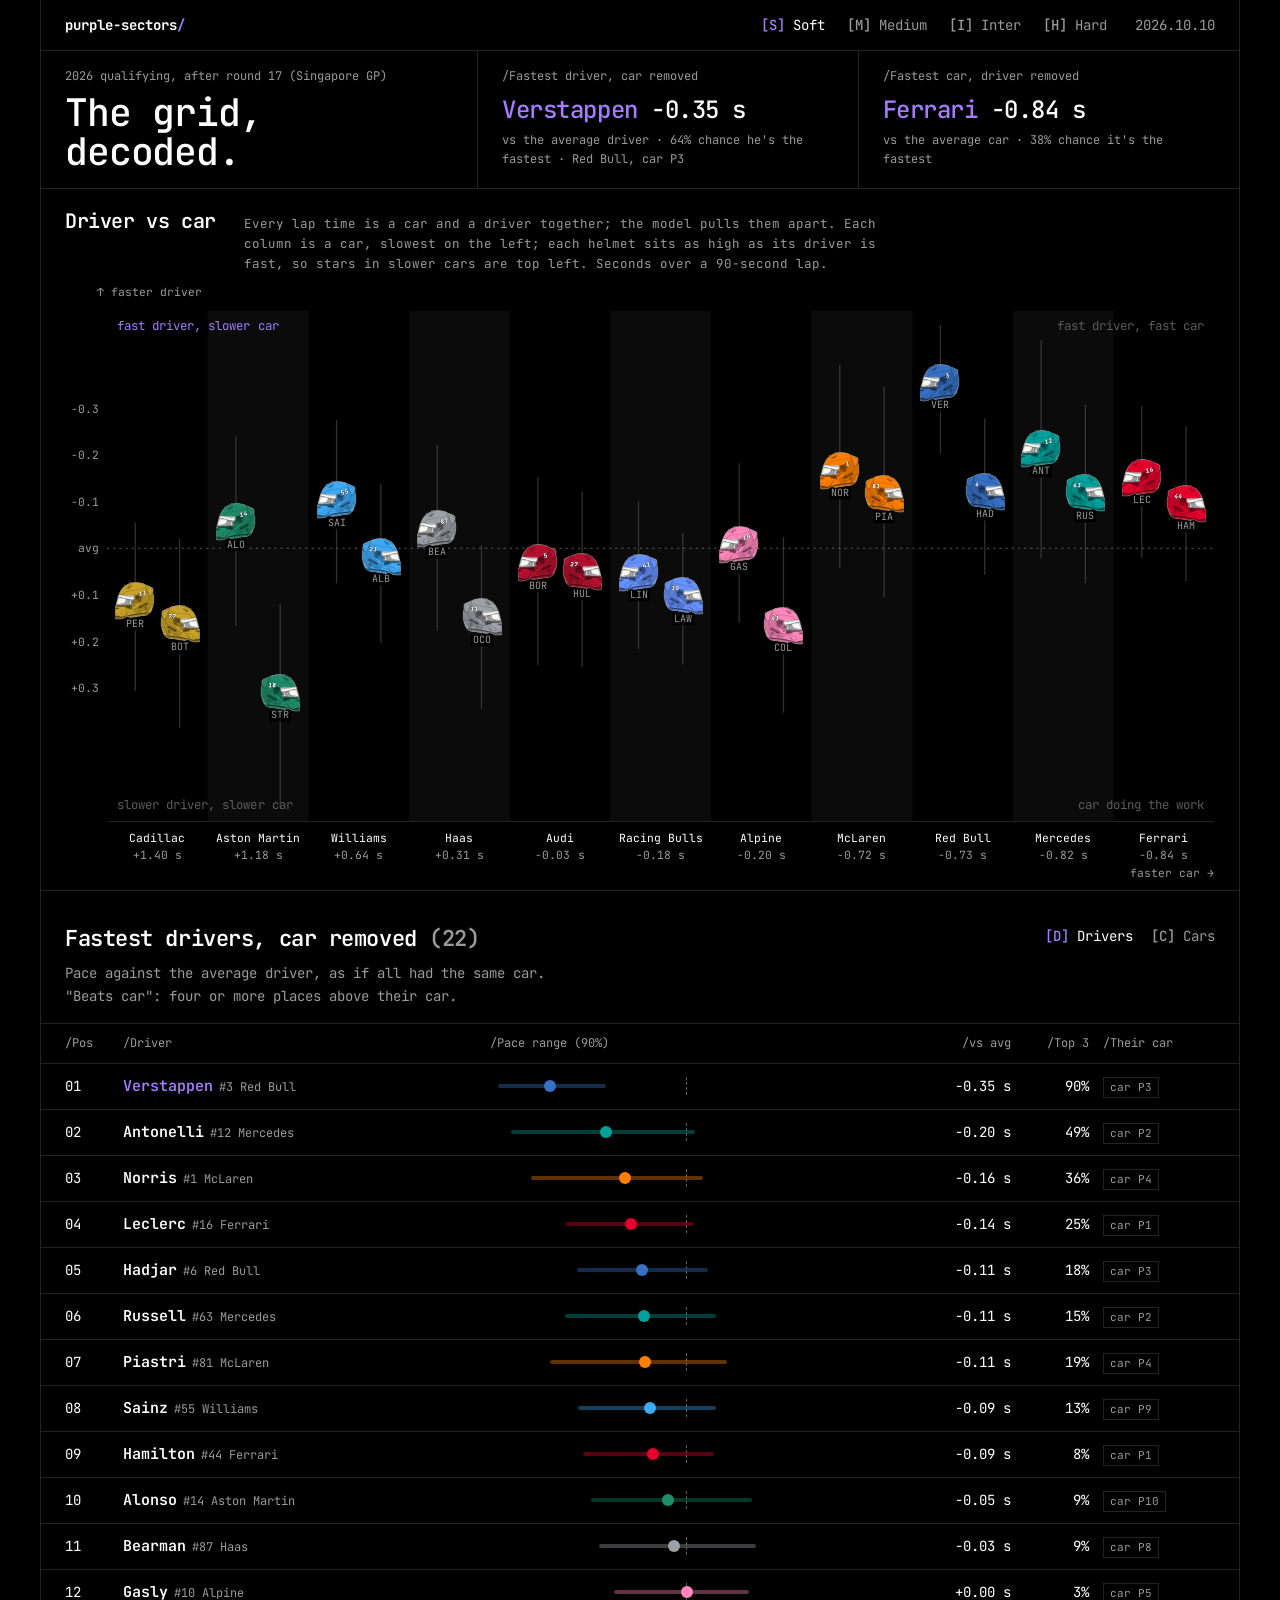
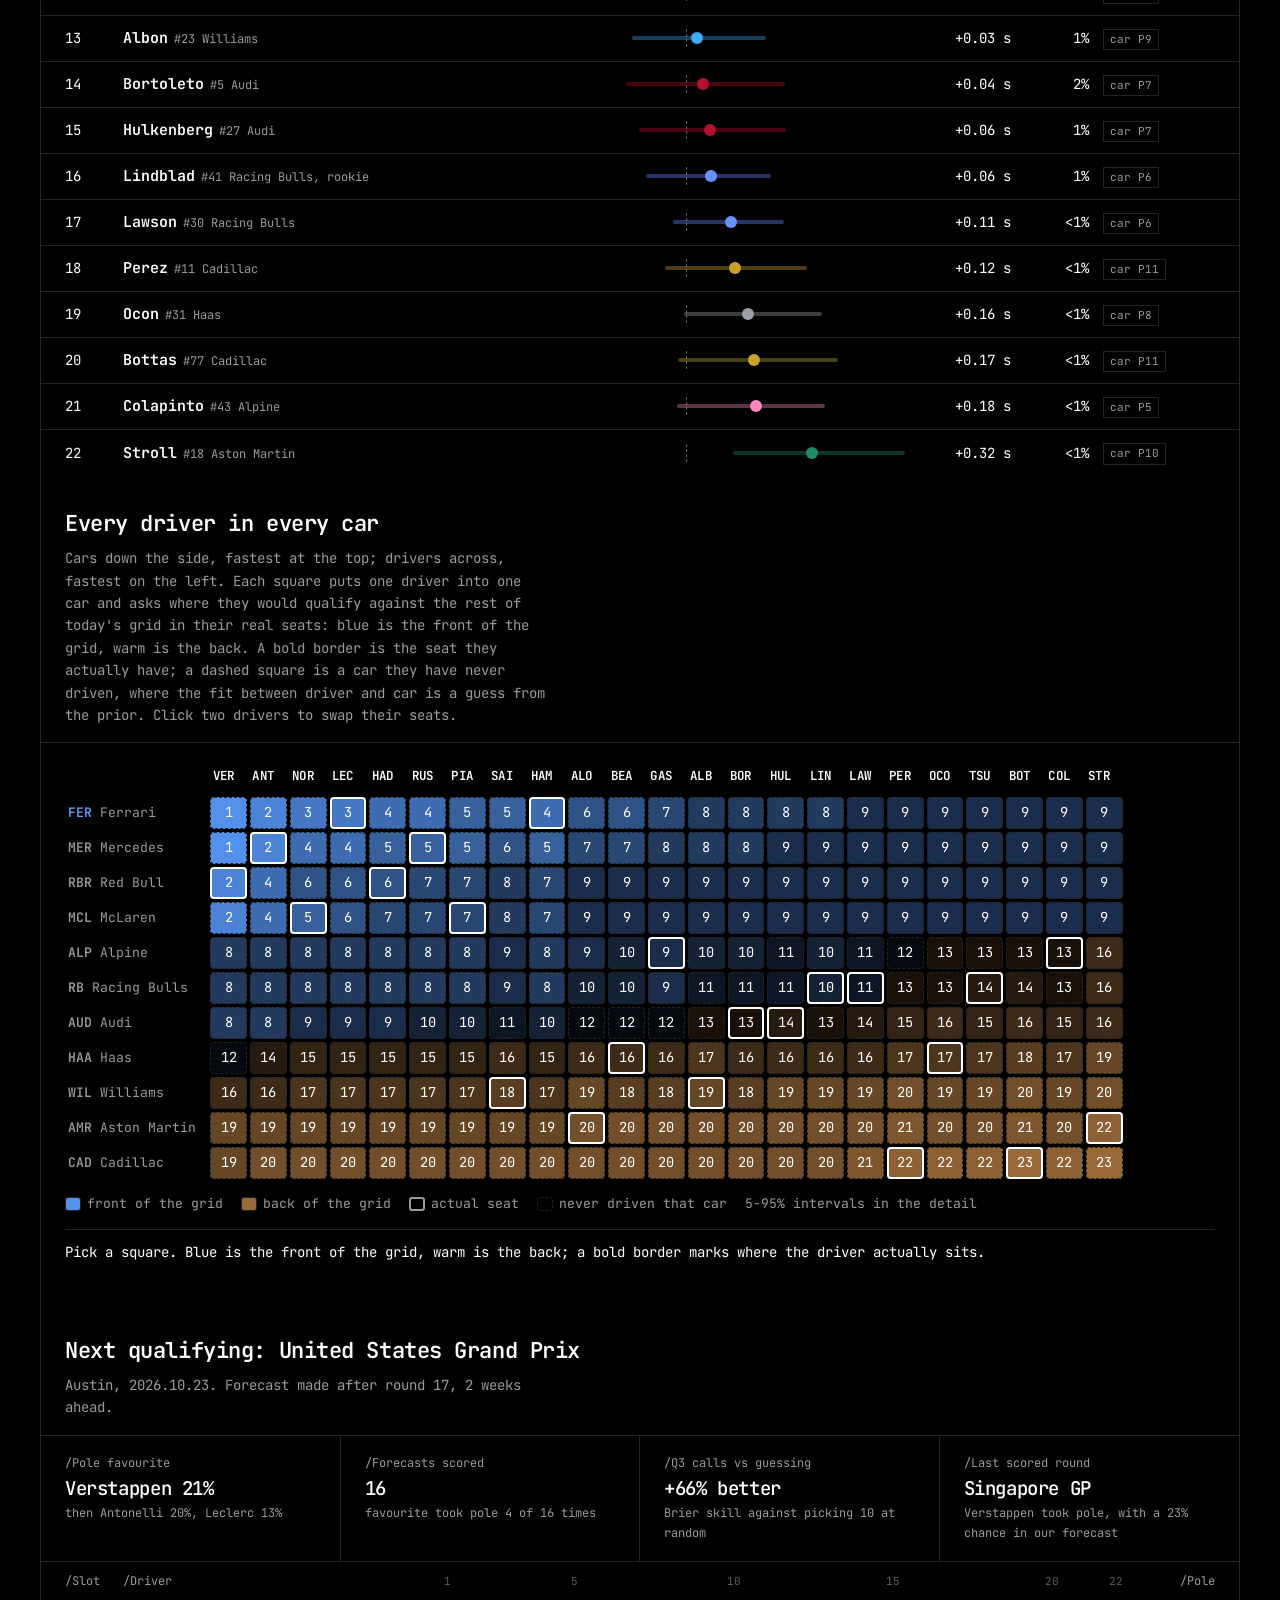
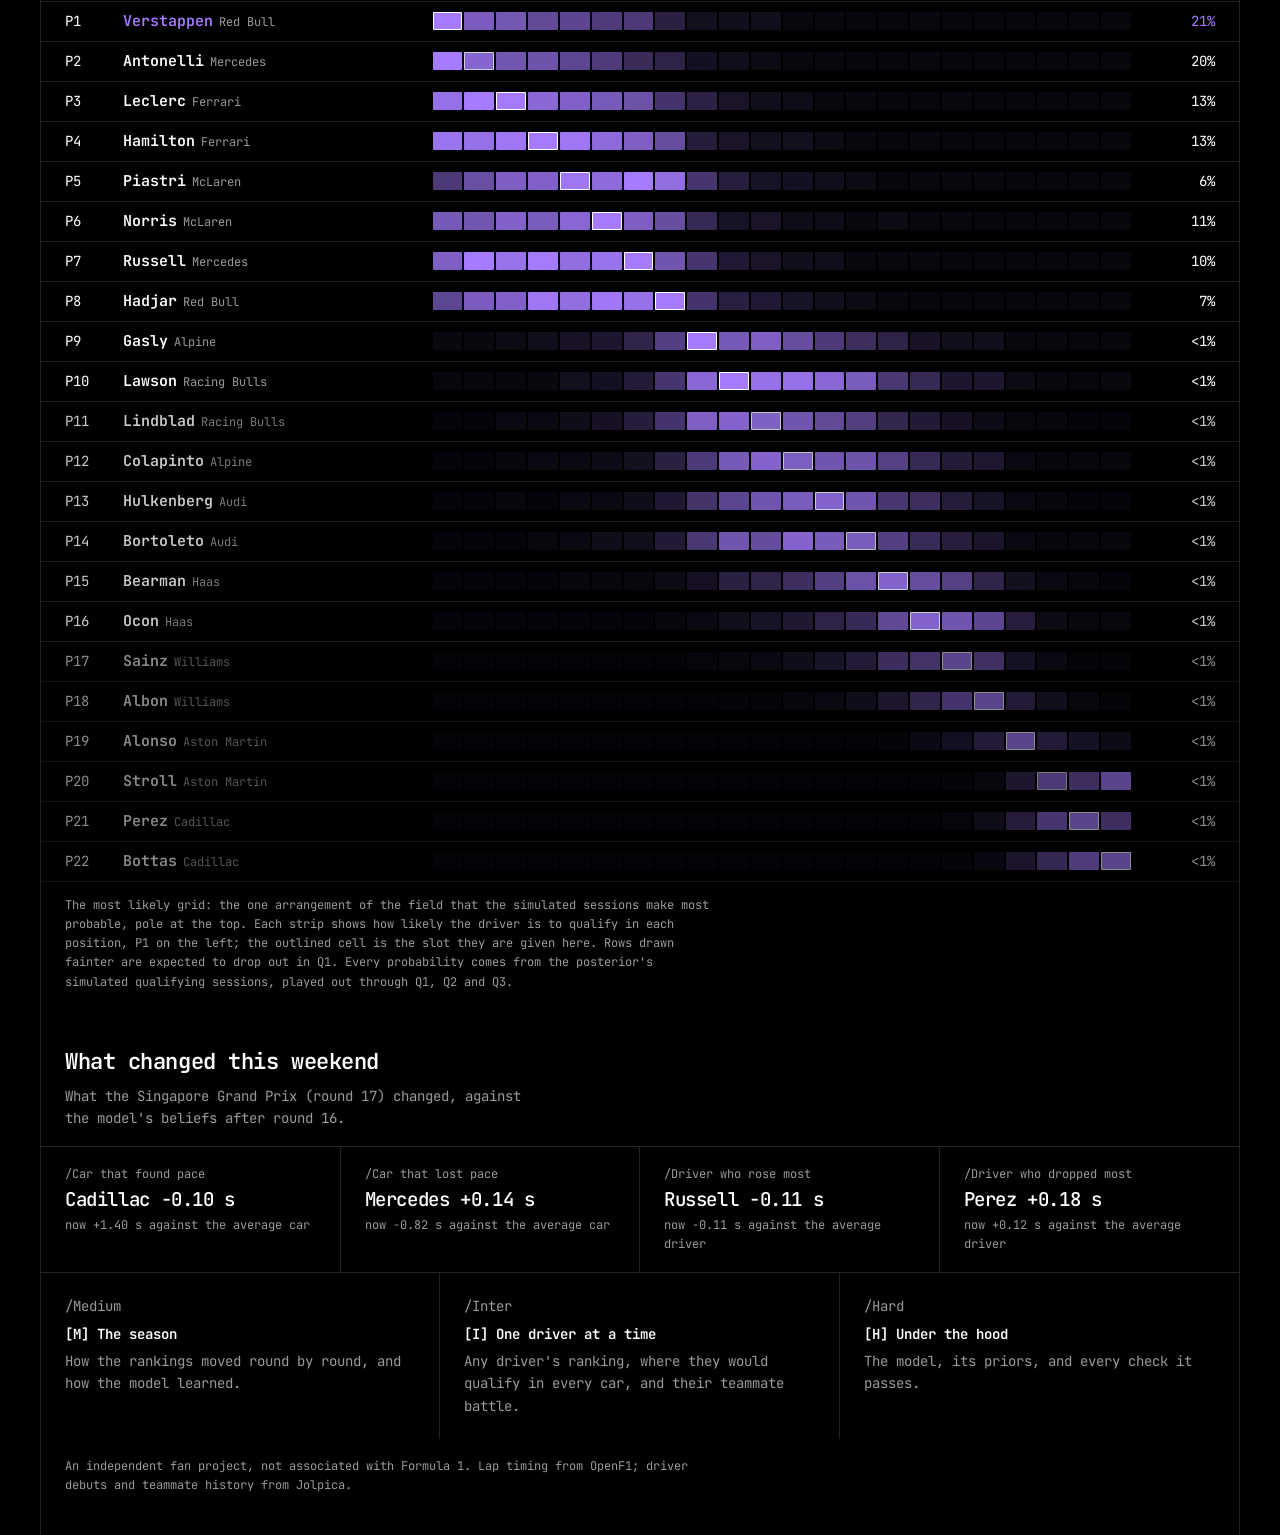
==== commit f1950d3f: "Soft: ranking tabs, team-colour intervals, most-likely grid with position strips" ====
--- a/site/index.html
+++ b/site/index.html
@@ -63,23 +63,23 @@
 
 
 .next .stats .v{font-size:19px;line-height:1.25}.next .stats .s{color:var(--ink-2);font-size:12px;margin-top:4px}
-/* the starting grid: two staggered files, pole at the top left, a painted line ahead of each car */
-.gridbox{display:grid;grid-template-columns:1fr 1fr;column-gap:40px;padding:26px 24px 8px;max-width:680px}
-.gridbox .col{display:flex;flex-direction:column;gap:16px}
-.gridbox .col.r{padding-top:38px}
-.slot{position:relative;padding-top:10px}
-.slot::before{content:"";position:absolute;left:0;top:0;width:62%;height:2px;background:var(--ink-2)}
-.slot::after{content:"";position:absolute;left:0;top:0;width:2px;height:16px;background:var(--ink-2)}
-.car{display:grid;grid-template-columns:auto 1fr;column-gap:12px;align-items:baseline;padding:8px 12px 9px;
-  border:1px solid var(--rule);border-left:7px solid var(--team);border-radius:3px 14px 14px 3px;background:var(--fill)}
-.car .pos{font-weight:600;font-size:18px;letter-spacing:-.02em}
-.car .drv{font-weight:600;white-space:nowrap;overflow:hidden;text-overflow:ellipsis}
-.car .sub{grid-column:1 / -1;color:var(--ink-2);font-size:12px;margin-top:2px}
-.slot.fav .car{border-color:var(--accent);border-left-color:var(--team)}
-.slot.fav .car .pos{color:var(--accent)}
-.slot.q2out .car{opacity:.78}
-.slot.q1out .car{opacity:.55}
-@media (max-width:560px){.gridbox{column-gap:14px;padding:18px 14px 6px}.gridbox .col.r{padding-top:30px}.car{padding:6px 8px;column-gap:8px}.car .pos{font-size:15px}.car .sub{font-size:11px}}
+/* the next grid: one row per driver in the most likely grid, a 22-cell strip of where they could land */
+.gridlist .thead,.gridlist .trow{display:grid;grid-template-columns:44px minmax(0,1.1fr) minmax(0,2.6fr) 70px;align-items:center;gap:0 14px;padding:0 24px}
+.gridlist .thead{min-height:40px;border-bottom:1px solid var(--rule);color:var(--ink-2);font-size:12px}
+.gridlist .trow{min-height:40px;border-bottom:1px solid var(--rule)}
+.gridlist .trow:hover{background:var(--fill)}
+.gridlist .nm{font-weight:600;white-space:nowrap;overflow:hidden;text-overflow:ellipsis}
+.gridlist .nm .sub{color:var(--ink-2);font-weight:400;font-size:12px;margin-left:6px}
+.gridlist .trow.fav .nm{color:var(--accent)}
+.gridlist .trow.fav .pole{color:var(--accent)}
+.gridlist .trow.q2out{opacity:.8}
+.gridlist .trow.q1out{opacity:.55}
+.gridlist .cols{display:grid;grid-template-columns:repeat(var(--n),1fr);gap:2px;font-size:11px;color:var(--ink-3)}
+.gridlist .cols span{text-align:center}
+.gridlist .cells{display:grid;grid-template-columns:repeat(var(--n),1fr);gap:2px;height:18px}
+.gridlist .cells i{display:block;background:var(--accent);opacity:var(--a);border-radius:1px}
+.gridlist .cells i.here{outline:1px solid var(--ink);outline-offset:-1px}
+@media (max-width:860px){.gridlist .thead,.gridlist .trow{grid-template-columns:30px minmax(0,1fr) minmax(0,2fr);padding:0 14px}.gridlist .pole,.gridlist .thead .r{display:none}.gridlist .cells{height:14px}}
 
 /* section heads */
 .head{display:flex;justify-content:space-between;align-items:baseline;gap:20px;padding:30px 24px 16px;border-bottom:1px solid var(--rule)}
@@ -152,6 +152,13 @@
 .legendrow{display:flex;flex-wrap:wrap;gap:18px;padding:12px 24px;border-top:1px solid var(--rule);font-size:12px;color:var(--ink-2)}
 /* rankings */
 .rk .thead,.rk .trow{display:grid;grid-template-columns:44px minmax(0,1.5fr) minmax(0,1.8fr) 84px 64px 112px;align-items:center;gap:0 14px;padding:0 24px}
+.rk .head{align-items:flex-start}
+.tabs{display:flex;gap:18px;flex:none;padding-top:4px}
+.tabs button{font:inherit;background:none;border:0;padding:0;cursor:pointer;color:var(--ink-2)}
+.tabs button:hover{color:var(--ink)}
+.tabs button b{font-weight:500}
+.tabs button[aria-selected="true"]{color:var(--ink)}
+.tabs button[aria-selected="true"] b{color:var(--accent)}
 .rk .thead{min-height:40px;border-bottom:1px solid var(--rule);color:var(--ink-2);font-size:12px}
 .rk .trow{min-height:46px;border-bottom:1px solid var(--rule)}
 .rk .trow:last-child{border-bottom:0}
@@ -160,9 +167,8 @@
 .rk .trow.top .nm{color:var(--accent)}
 .rng{position:relative;height:18px}
 .rng .ax0{position:absolute;top:0;bottom:0;width:0;border-left:1px dashed var(--ink-3)}
-.rng .bar{position:absolute;top:6px;height:6px;background:repeating-linear-gradient(90deg,var(--ink-3) 0 6px,var(--fill) 6px 12px)}
-.rng .dot{position:absolute;top:3px;width:12px;height:12px;border-radius:50%;background:var(--ink);transform:translateX(-50%)}
-.rk .trow.top .rng .dot{background:var(--accent)}
+.rng .bar{position:absolute;top:7px;height:4px;border-radius:2px;background:var(--team,var(--ink-3));opacity:.38}
+.rng .dot{position:absolute;top:3px;width:12px;height:12px;border-radius:50%;background:var(--team,var(--ink));transform:translateX(-50%)}
 .tag{display:inline-block;font-size:11px;padding:1px 6px;border:1px solid var(--rule);color:var(--ink-2);white-space:nowrap}
 .tag.gem{border-color:var(--accent);color:var(--accent)}
 .rk .cars .thead,.rk .cars .trow{grid-template-columns:44px minmax(0,1.3fr) minmax(0,2fr) 84px 96px}
@@ -229,17 +235,19 @@
 <div class="mapscroll"><div class="mapbox" id="map"><svg id="map-svg" viewBox="0 0 1160 600" preserveAspectRatio="none" aria-hidden="true"></svg><div class="tip" id="tip" role="status"></div></div></div>
 </section>
 
-<section class="rk" aria-labelledby="h2-drv">
-  <div class="head"><div><h2 id="h2-drv">Fastest drivers, car removed <span class="count" id="n-drv"></span></h2>
-    <p>Each driver's pace against the average driver on the grid, as if everyone had the same car. Possible because every push lap since 2023 is in one model, so drivers who changed team link every garage. "Beats car" marks drivers ranked at least four places above their car.</p></div></div>
+<section class="rk" id="rank" aria-label="Rankings">
+  <div class="head">
+    <div class="hd" id="hd-drv"><h2 id="h2-drv">Fastest drivers, car removed <span class="count" id="n-drv"></span></h2>
+    <p>Pace against the average driver, as if all had the same car. "Beats car": four or more places above their car.</p></div>
+    <div class="hd" id="hd-car" hidden><h2 id="h2-car">Fastest cars, drivers removed <span class="count" id="n-car"></span></h2>
+    <p>Each car's pace against the average car, as if every car had the same driver.</p></div>
+    <div class="tabs" role="tablist" aria-label="Rank by"><button role="tab" id="tab-drv" aria-selected="true" aria-controls="pane-drv" data-pane="drv"><b>[D]</b> Drivers</button><button role="tab" id="tab-car" aria-selected="false" aria-controls="pane-car" data-pane="car"><b>[C]</b> Cars</button></div>
+  </div>
+  <div id="pane-drv" role="tabpanel" aria-labelledby="tab-drv">
   <div class="thead"><span class="slash">Pos</span><span class="slash">Driver</span><span class="slash hide">Pace range (90%)</span><span class="slash r">vs avg</span><span class="slash r">Top 3</span><span class="slash hide">Their car</span></div>
   <div id="drv-rows"></div>
-</section>
-
-<section class="rk" aria-labelledby="h2-car">
-  <div class="cars">
-  <div class="head"><div><h2 id="h2-car">Fastest cars, drivers removed <span class="count" id="n-car"></span></h2>
-    <p>Each car's pace against the average car, as if every car had the same driver.</p></div></div>
+  </div>
+  <div id="pane-car" class="cars" role="tabpanel" aria-labelledby="tab-car" hidden>
   <div class="thead"><span class="slash">Pos</span><span class="slash">Car</span><span class="slash hide">Pace range (90%)</span><span class="slash r">vs avg</span><span class="slash r">Fastest</span></div>
   <div id="car-rows"></div>
   </div>
@@ -254,8 +262,8 @@
 <section class="next" id="next" aria-labelledby="h2-next" hidden>
   <div class="head"><div><h2 id="h2-next"></h2><p id="next-sub"></p></div></div>
   <div class="stats" id="next-card"></div>
-  <div class="gridbox" id="next-grid" role="list" aria-label="Likely starting grid, pole at the top left"></div>
-  <p class="fine" style="padding:14px 24px 22px">The grid as the model expects it, pole at the top left. Each slot shows the driver's likely range of positions and chance of pole; cars drawn fainter are expected to drop out in Q1. Every probability comes from the posterior's simulated qualifying sessions, played out through Q1, Q2 and Q3.</p>
+  <div class="gridlist" id="next-grid" aria-label="The most likely starting grid, pole at the top"></div>
+  <p class="fine" style="padding:14px 24px 22px">The most likely grid: the one arrangement of the field that the simulated sessions make most probable, pole at the top. Each strip shows how likely the driver is to qualify in each position, P1 on the left; the outlined cell is the slot they are given here. Rows drawn fainter are expected to drop out in Q1. Every probability comes from the posterior's simulated qualifying sessions, played out through Q1, Q2 and Q3.</p>
 </section>
 
 <section class="changes" id="changes" aria-labelledby="h2-changes" hidden>
@@ -287,7 +295,7 @@
 function render(D) {
   const drivers = (D.drivers || []).filter(PS.shown), cars = [...D.cars].sort((a, b) => a.med - b.med);
   if (!drivers.length) {                       // data from before the pace model: no cross-team driver ranking yet
-    document.querySelectorAll('.mapwrap, .rk:not(:has(.cars))').forEach(el => el.hidden = true);
+    document.querySelectorAll('.mapwrap, .tabs').forEach(el => el.hidden = true); showPane('car');
     $('h-drv').textContent = 'Arriving with the next update';
     $('h-drv-s').textContent = 'The driver ranking arrives with the next model update.';
   }
@@ -309,7 +317,7 @@
   $('n-drv').textContent = `(${drivers.length})`;
   $('drv-rows').innerHTML = drivers.map((d, i) => {
     const cr = carRank[d.team], gem = cr - (i + 1) >= 4;
-    return `<div class="trow${i === 0 ? ' top' : ''}" role="group" aria-label="${d.name}: ${sec(d.skill[1])} against the average driver">
+    return `<div class="trow${i === 0 ? ' top' : ''}" role="group" style="--team:${TEAM[d.team] || 'var(--ink-3)'}" aria-label="${d.name}: ${sec(d.skill[1])} against the average driver">
       <span>${String(i + 1).padStart(2, '0')}</span>
       <span class="nm">${last(d.name)}<span class="sub">#${d.number} ${d.team}${d.history ? '' : ', rookie'}</span></span>
       <span class="rng hide"><i class="ax0" style="left:${X(0)}"></i><i class="bar" style="left:${X(d.skill[0])};width:calc(${X(d.skill[2])} - ${X(d.skill[0])})"></i><i class="dot" style="left:${X(d.skill[1])}"></i></span>
@@ -320,11 +328,17 @@
   const cl = Math.min(...cars.map(c => c.lo)) - 0.05, ch = Math.max(...cars.map(c => c.hi)) + 0.05;
   const XC = v => ((v - cl) / (ch - cl) * 100).toFixed(2) + '%';
   $('n-car').textContent = `(${cars.length})`;
-  $('car-rows').innerHTML = cars.map((c, i) => `<div class="trow${i === 0 ? ' top' : ''}">
+  $('car-rows').innerHTML = cars.map((c, i) => `<div class="trow${i === 0 ? ' top' : ''}" style="--team:${TEAM[c.team] || 'var(--ink-3)'}">
       <span>${String(i + 1).padStart(2, '0')}</span><span class="nm">${c.team}</span>
       <span class="rng hide"><i class="ax0" style="left:${XC(0)}"></i><i class="bar" style="left:${XC(c.lo)};width:calc(${XC(c.hi)} - ${XC(c.lo)})"></i><i class="dot" style="left:${XC(c.med)}"></i></span>
       <span class="r">${sec(c.med)}</span><span class="r">${pct(c.p_fast)}</span></div>`).join('');
 }
+
+function showPane(k) {
+  ['drv', 'car'].forEach(p => { const on = p === k; $('pane-' + p).hidden = !on; $('hd-' + p).hidden = !on; $('tab-' + p).setAttribute('aria-selected', on); });
+}
+document.querySelectorAll('.tabs button').forEach(b => b.addEventListener('click', () => showPane(b.dataset.pane)));
+document.addEventListener('keydown', e => { if (e.target.closest('input,textarea') || e.metaKey || e.ctrlKey || e.altKey) return; if (e.key === 'd' || e.key === 'D') showPane('drv'); if (e.key === 'c' || e.key === 'C') showPane('car'); });
 
 function drawMap(drivers, cars, carRank) {
   // across: one column per car, slowest left to fastest right; up: driver skill (faster up)
@@ -374,6 +388,28 @@
   });
 }
 
+// The single most probable grid: Hungarian assignment of drivers to slots on cost -log p(driver in slot).
+// Returns driver indices in slot order (pole first).
+function mostLikelyGrid(P) {
+  const n = P.length, INF = 1e18, a = P.map(r => r.map(p => -Math.log(Math.max(p, 1e-9))));
+  const u = new Array(n + 1).fill(0), v = new Array(n + 1).fill(0), p = new Array(n + 1).fill(0), way = new Array(n + 1).fill(0);
+  for (let i = 1; i <= n; i++) {
+    p[0] = i; let j0 = 0; const minv = new Array(n + 1).fill(INF), used = new Array(n + 1).fill(false);
+    do {
+      used[j0] = true; const i0 = p[j0]; let delta = INF, j1 = 0;
+      for (let j = 1; j <= n; j++) if (!used[j]) {
+        const cur = a[i0 - 1][j - 1] - u[i0] - v[j];
+        if (cur < minv[j]) { minv[j] = cur; way[j] = j0; }
+        if (minv[j] < delta) { delta = minv[j]; j1 = j; }
+      }
+      for (let j = 0; j <= n; j++) if (used[j]) { u[p[j]] += delta; v[j] -= delta; } else minv[j] -= delta;
+      j0 = j1;
+    } while (p[j0] !== 0);
+    do { const j1 = way[j0]; p[j0] = p[j1]; j0 = j1; } while (j0);
+  }
+  return Array.from({ length: n }, (_, j) => p[j + 1] - 1);   // slot j -> driver index
+}
+
 // "What changed this weekend": the latest round against the one before, for drivers and cars
 function changes() {
   return fetch('data/snapshots/index.json', { cache: 'no-cache' }).then(r => r.json()).then(idx => {
@@ -411,15 +447,18 @@
       fc.drivers = fc.drivers.filter(PS.shown);
       const N = fc.drivers.length, fav = fc.drivers.reduce((a, b) => b.p_pole > a.p_pole ? b : a);
       const q1out = N > 10 ? Math.floor((N - 10) / 2) : 0, q2cut = N - q1out;                 // 22 cars: 6 out in Q1, 6 in Q2
-      const slot = (d, i) => {
-        const p = i + 1, tier = p > q2cut ? ' q1out' : p > 10 ? ' q2out' : '';
-        return `<div class="slot${d === fav ? ' fav' : ''}${tier}" role="listitem" style="--team:${TEAM[d.team] || 'var(--ink-3)'}"
-            aria-label="${d.name}, ${d.team}: expected P${p}, likely P${d.pos_lo} to P${d.pos_hi}, pole ${pct(d.p_pole)}, Q3 ${pct(d.p_q3)}">
-          <div class="car"><span class="pos">P${p}</span><span class="drv">${last(d.name)}</span>
-            <span class="sub">${d.team} &middot; P${d.pos_lo}&ndash;P${d.pos_hi}${p <= 10 ? ` &middot; pole ${pct(d.p_pole)}` : ` &middot; Q3 ${pct(d.p_q3)}`}</span></div></div>`;
+      // the most likely grid: assign drivers to slots so the joint probability is highest (Hungarian method on -log p)
+      const order = mostLikelyGrid(fc.drivers.map(d => d.pos_dist));
+      const row = (d, i) => {
+        const p = i + 1, tier = p > q2cut ? ' q1out' : p > 10 ? ' q2out' : '', mx = Math.max(...d.pos_dist);
+        return `<div class="trow${d === fav ? ' fav' : ''}${tier}" role="row" aria-label="${d.name}, ${d.team}: slot P${p}, likely P${d.pos_lo} to P${d.pos_hi}, pole ${pct(d.p_pole)}, Q3 ${pct(d.p_q3)}">
+          <span>P${p}</span><span class="nm">${last(d.name)}<span class="sub">${d.team}</span></span>
+          <span class="cells" style="--n:${N}">${d.pos_dist.map((q, j) => `<i class="${j === i ? 'here' : ''}" style="--a:${(0.05 + 0.95 * q / mx).toFixed(2)}" title="P${j + 1}: ${pct(q)}"></i>`).join('')}</span>
+          <span class="r pole">${pct(d.p_pole)}</span></div>`;
       };
-      $('next-grid').innerHTML = `<div class="col">${fc.drivers.filter((_, i) => i % 2 === 0).map((d, k) => slot(d, 2 * k)).join('')}</div>`
-        + `<div class="col r">${fc.drivers.filter((_, i) => i % 2 === 1).map((d, k) => slot(d, 2 * k + 1)).join('')}</div>`;
+      const ticks = Array.from({ length: N }, (_, j) => `<span>${j === 0 || (j + 1) % 5 === 0 || j === N - 1 ? j + 1 : ''}</span>`).join('');
+      $('next-grid').innerHTML = `<div class="thead"><span class="slash">Slot</span><span class="slash">Driver</span><span class="cols" style="--n:${N}">${ticks}</span><span class="slash r">Pole</span></div>`
+        + order.map((k, i) => row(fc.drivers[k], i)).join('');
       const S = card.summary, lastScored = card.rounds[card.rounds.length - 1];
       const cell = (k, v, sub) => `<div><div class="k slash">${k}</div><div class="v">${v}</div><div class="s">${sub}</div></div>`;
       $('next-card').innerHTML = S ? (
